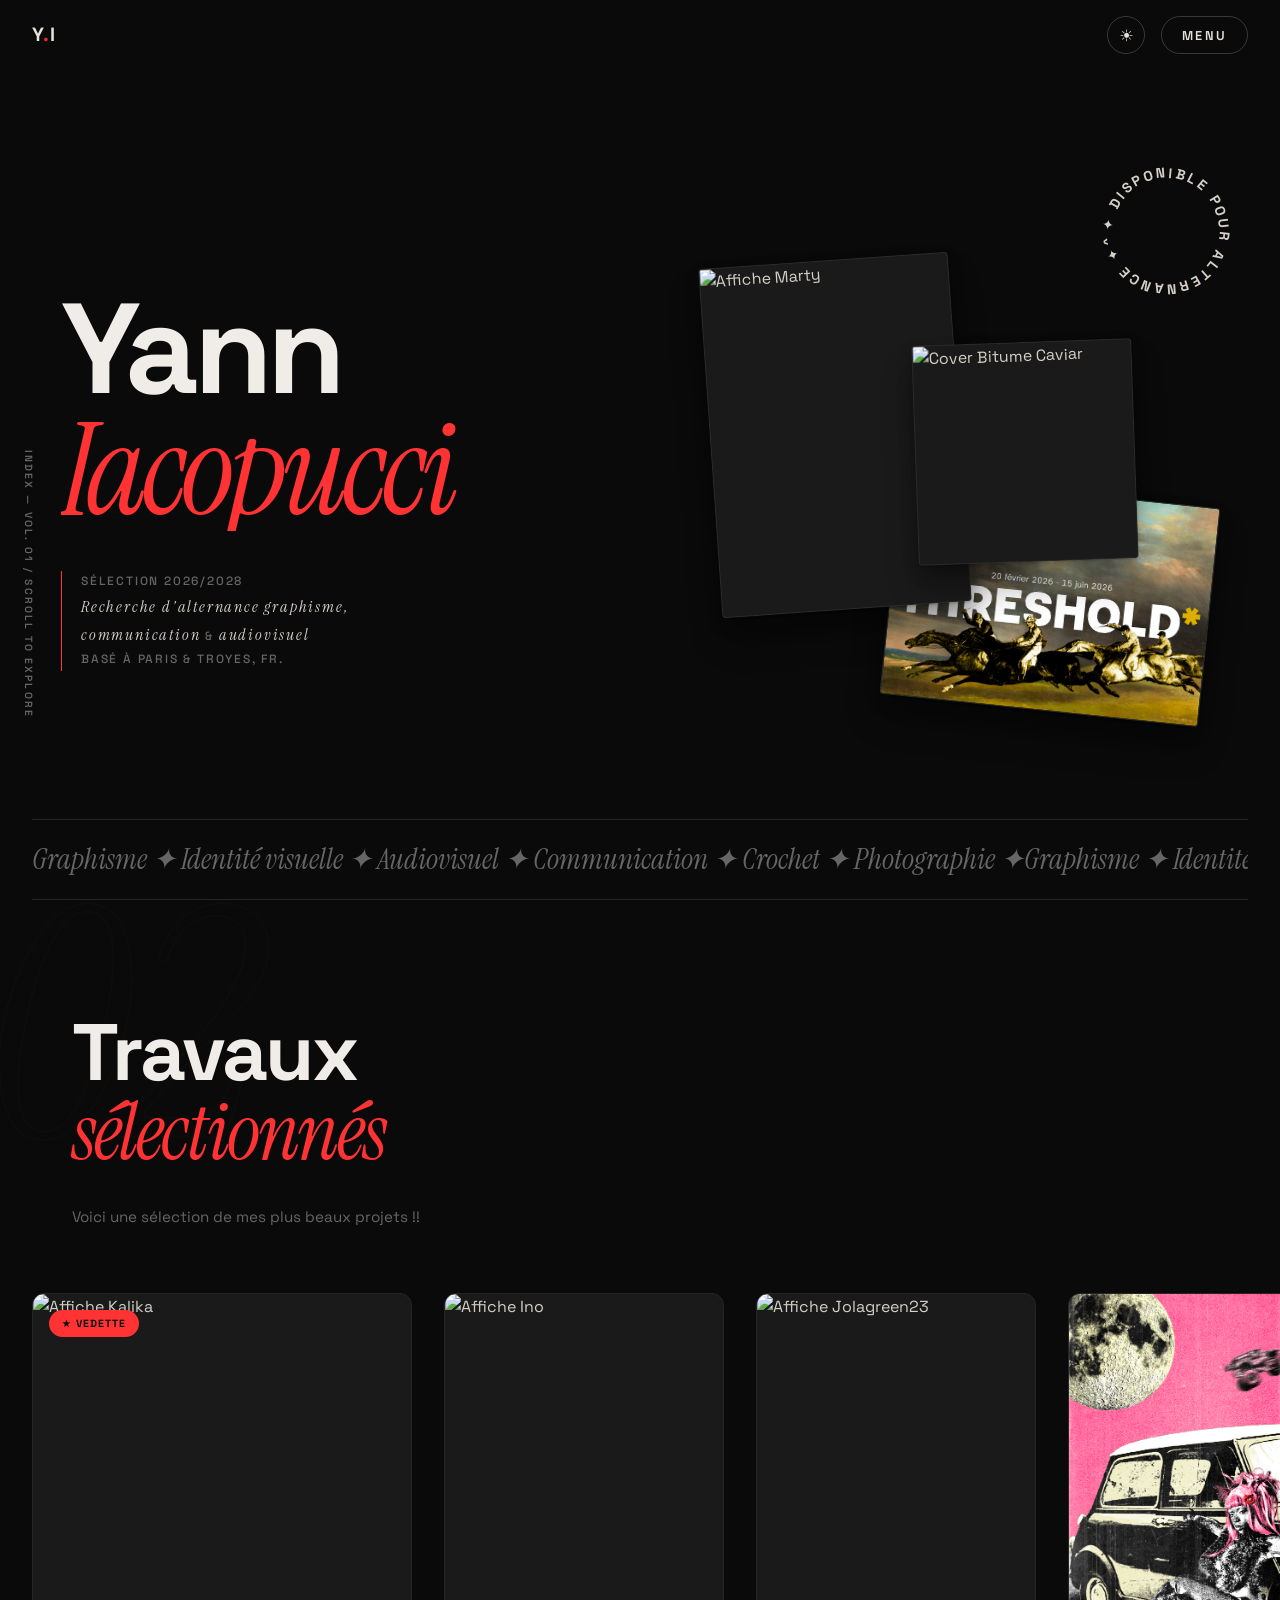
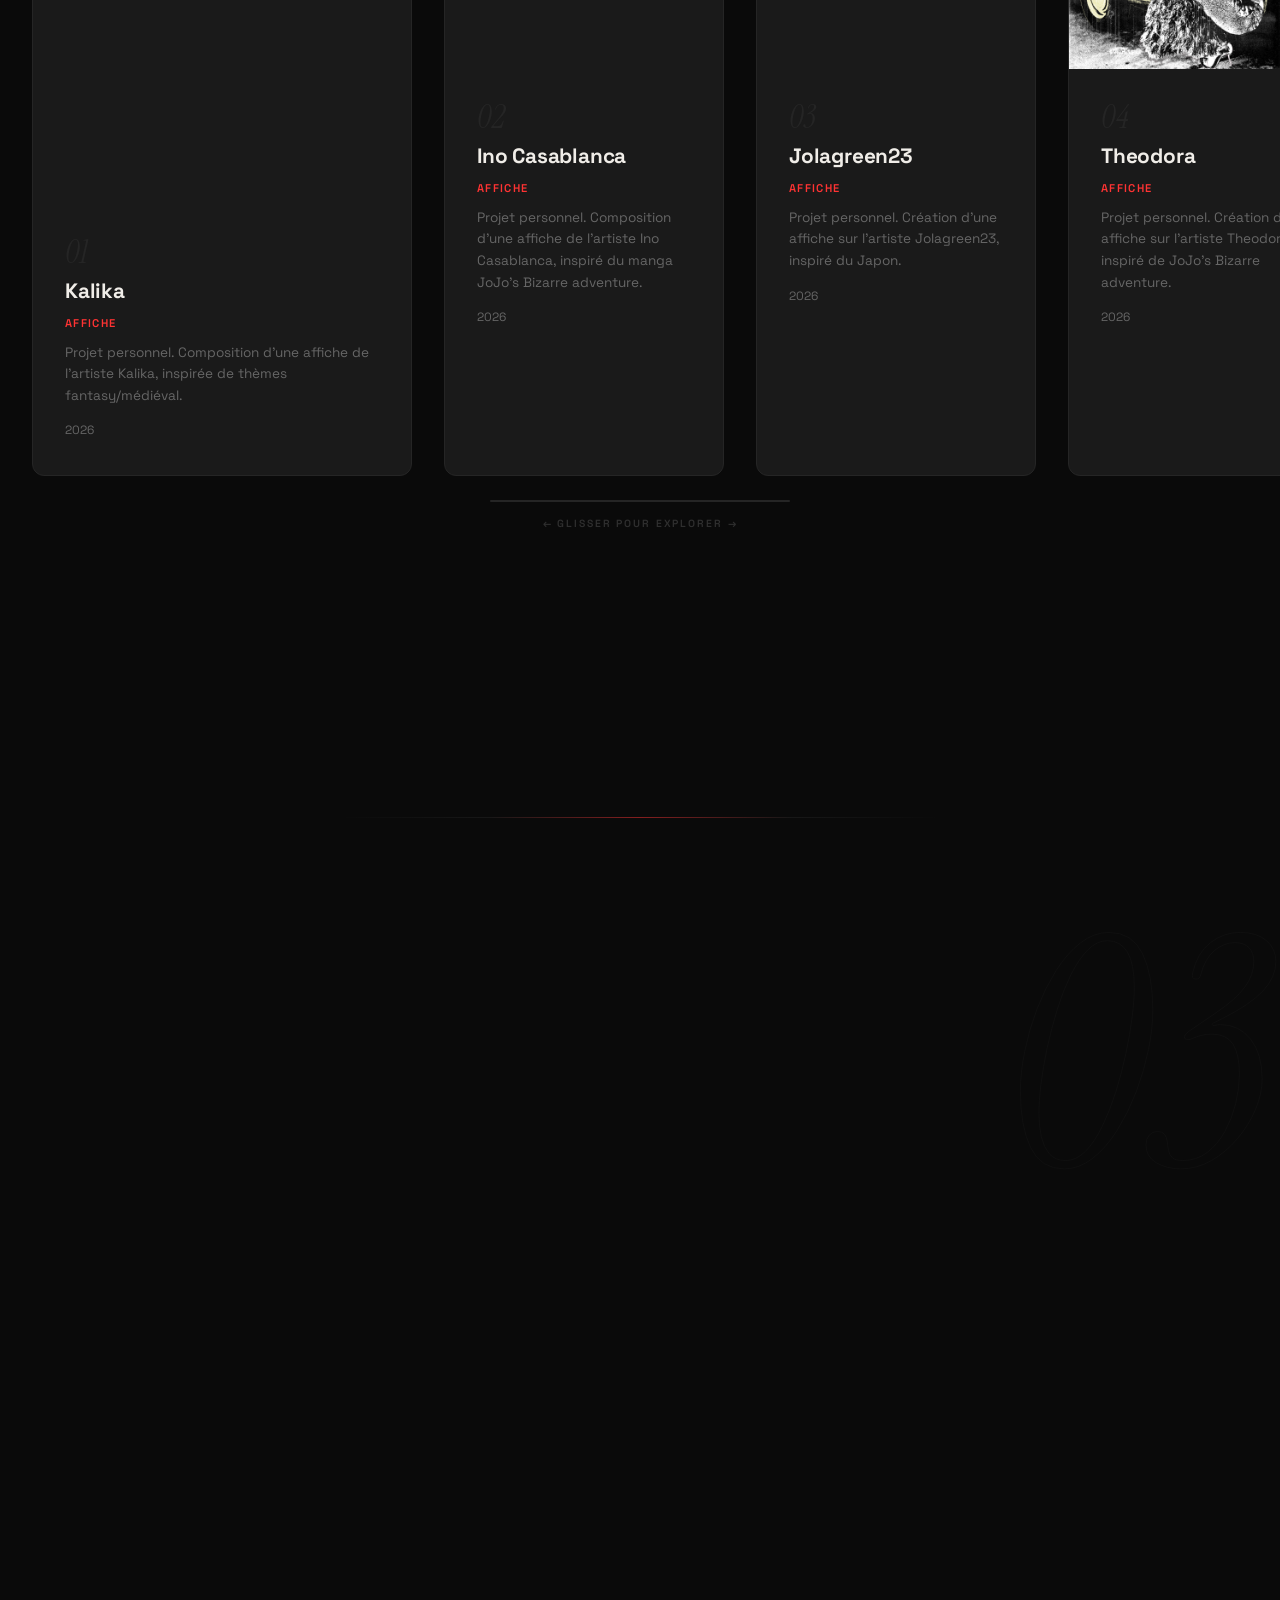
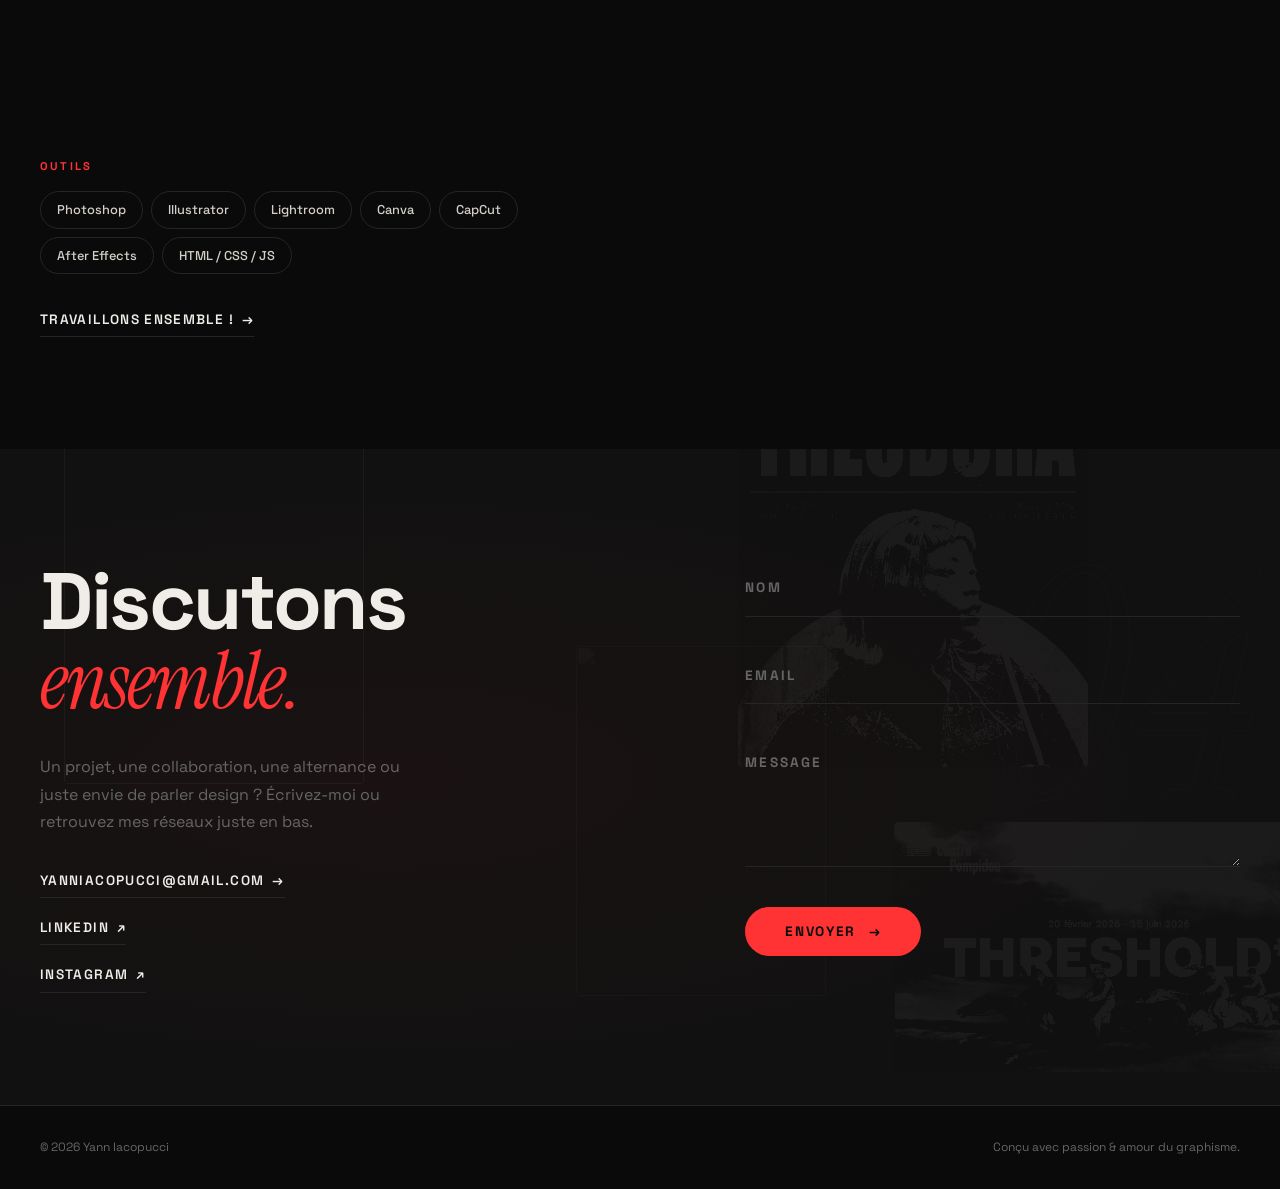
==== index.html @ 92f255c0 "Synchronisation avec l'état local (retour en arrière)" ====
<!DOCTYPE html>
<html lang="fr">

<head>
  <meta charset="UTF-8">
  <meta name="viewport" content="width=device-width, initial-scale=1.0">
  <meta name="description"
    content="Portfolio de Yann Iacopucci — Étudiant en BUT MMI, design graphique & direction artistique.">
  <title>Yann Iacopucci</title>

  <!-- Fonts -->
  <link rel="preconnect" href="https://fonts.googleapis.com">
  <link rel="preconnect" href="https://fonts.gstatic.com" crossorigin>
  <link
    href="https://fonts.googleapis.com/css2?family=Instrument+Serif:ital@0;1&family=Space+Grotesk:wght@400;500;600;700&display=swap"
    rel="stylesheet">

  <link rel="stylesheet" href="style.css">
</head>

<body>




  <!-- ================================================================
       NAVIGATION — Menu overlay plein écran
       ================================================================ -->
  <header class="site-header" id="site-header">
    <a href="#accueil" class="header__logo">Y<span class="header__logo-accent">.</span>I</a>

    <div class="header__actions">
      <button class="theme-toggle" id="theme-toggle" aria-label="Changer le thème">
        <span class="theme-toggle__icon" id="theme-toggle-icon">☀</span>
      </button>
      <button class="menu-btn" id="menu-btn" aria-label="Menu">
        <span class="menu-btn__text" id="menu-btn-text">menu</span>
      </button>
    </div>
  </header>

  <!-- Overlay menu -->
  <nav class="menu-overlay" id="menu-overlay">
    <ul class="menu-overlay__list">
      <li class="menu-overlay__item">
        <a href="#accueil" class="menu-overlay__link" data-section="accueil">
          <span class="menu-overlay__num">01</span>
          <span class="menu-overlay__label">Accueil</span>
        </a>
      </li>
      <li class="menu-overlay__item">
        <a href="galerie.html" class="menu-overlay__link" data-section="galerie">
          <span class="menu-overlay__num">02</span>
          <span class="menu-overlay__label">Galerie</span>
        </a>
      </li>
      <li class="menu-overlay__item">
        <a href="#travaux" class="menu-overlay__link" data-section="travaux">
          <span class="menu-overlay__num">03</span>
          <span class="menu-overlay__label">Sélection</span>
        </a>
      </li>
      <li class="menu-overlay__item">
        <a href="#a-propos" class="menu-overlay__link" data-section="a-propos">
          <span class="menu-overlay__num">04</span>
          <span class="menu-overlay__label">À propos</span>
        </a>
      </li>
      <li class="menu-overlay__item">
        <a href="#contact" class="menu-overlay__link" data-section="contact">
          <span class="menu-overlay__num">05</span>
          <span class="menu-overlay__label">Contact</span>
        </a>
      </li>
    </ul>
    <div class="menu-overlay__footer">
      <a href="mailto:yanniacopucci@gmail.com">yanniacopucci@gmail.com</a>
      <div class="menu-overlay__socials">
        <a href="https://www.linkedin.com/in/yann-iacopucci-1a26ba2b7/" target="_blank" rel="noopener">LinkedIn</a>
        <a href="https://www.instagram.com/44pucci/" target="_blank" rel="noopener">Instagram</a>
      </div>
    </div>
  </nav>


  <!-- ================================================================
       SECTION 1 — HERO / ACCUEIL
       Grand titre typographique avec mélange serif/sans et disposition éclatée
       ================================================================ -->
  <section class="hero" id="accueil">
    <!-- Texte vertical (Index) -->
    <div class="hero__vertical-index anim-reveal">
      <span>INDEX — VOL. 01 / SCROLL TO EXPLORE</span>
    </div>



    <div class="hero__layout">
      <!-- Colonne gauche : texte principal et grille Manifesto -->
      <div class="hero__left">
        <h1 class="hero__title">
          <span class="hero__line anim-reveal"><span class="hero__line-inner">Yann</span></span>
          <span class="hero__line hero__line--serif anim-reveal"><span class="hero__line-inner">Iacopucci</span></span>
        </h1>

        <div class="hero__intro anim-reveal">
          <p class="hero__intro-text">
            Sélection 2026/2028<br>
            <i>Recherche d'alternance graphisme, communication</i> & <i>audiovisuel</i><br>
            Basé à Paris & Troyes, FR.
          </p>
        </div>
      </div>

      <!-- Colonne droite : Interactive Moodboard -->
      <div class="hero__right anim-reveal">

        <!-- Rotating badge -->
        <div class="hero__badge">
          <svg viewBox="0 0 100 100" width="140" height="140">
            <path id="circlePath" d="M 50, 50 m -38, 0 a 38,38 0 1,1 76,0 a 38,38 0 1,1 -76,0" fill="transparent" />
            <text font-family="var(--f-sans)" fill="var(--c-text)" font-size="10" font-weight="700"
              text-transform="uppercase" letter-spacing="2">
              <textPath href="#circlePath" startOffset="0%">✦ DISPONIBLE POUR ALTERNANCE ✦^^
              </textPath>
            </text>
          </svg>
        </div>

        <!-- Composition images (Draggables) -->
        <div class="hero__comp" id="draggable-zone">
          <div class="hero__comp-img hero__comp-img--portrait draggable">
            <img src="assets/img/marty4.jpg" alt="Affiche Marty" loading="eager" draggable="false">
          </div>
          <div class="hero__comp-img hero__comp-img--landscape draggable">
            <img src="assets/img/threshold1.jpg" alt="Projet Threshold I" loading="eager" draggable="false">
          </div>
          <div class="hero__comp-img hero__comp-img--square draggable">
            <img src="assets/img/bitume caviar.jpg" alt="Cover Bitume Caviar" loading="eager" draggable="false">
          </div>
        </div>

      </div>
    </div>

    <!-- Marquee défilant en bas du hero -->
    <div class="marquee" aria-hidden="true">
      <div class="marquee__track">
        <span class="marquee__text">Graphisme ✦ Identité visuelle ✦ Audiovisuel ✦ Communication ✦ Crochet
          ✦ Photographie ✦ </span>
        <span class="marquee__text">Graphisme ✦ Identité visuelle ✦ Audiovisuel ✦ Communication ✦ Crochet
          ✦ Photographie ✦ </span>
      </div>
  </section>


  <!-- ================================================================
       SECTION 2 — TRAVAUX
       Scroll horizontal pour la galerie de projets + projet vedette
       ================================================================ -->
  <section class="works" id="travaux">

    <!-- En-tête -->
    <div class="works__header">
      <span class="works__big-number" aria-hidden="true">02</span>
      <h2 class="section-title anim-reveal">
        <span class="section-title__line">Travaux</span>
        <span class="section-title__line section-title__line--serif">sélectionnés</span>
      </h2>
      <p class="works__subtitle anim-reveal">Voici une sélection de mes plus beaux projets !!</p>
    </div>

    <!-- ===== SCROLL HORIZONTAL GALLERY ===== -->
    <div class="hscroll" id="hscroll">
      <div class="hscroll__track" id="hscroll-track">



        <!-- Projet 1 — VEDETTE (plus grand) -->
        <article class="hscroll__card hscroll__card--featured">
          <div class="hscroll__card-img">
            <img src="assets/img/kalika.jpg" alt="Affiche Kalika" loading="lazy">
            <span class="hscroll__badge">★ Vedette</span>
          </div>
          <div class="hscroll__card-info">
            <span class="hscroll__card-num">01</span>
            <h3 class="hscroll__card-title">Kalika</h3>
            <p class="hscroll__card-cat">Affiche</p>
            <p class="hscroll__card-desc">Projet personnel. Composition d'une affiche de l'artiste Kalika, inspirée de
              thèmes fantasy/médiéval.</p>
            <span class="hscroll__card-year">2026</span>
          </div>
        </article>

        <!-- Projet 2 -->
        <article class="hscroll__card">
          <div class="hscroll__card-img">
            <img src="assets/img/ino.jpg" alt="Affiche Ino" loading="lazy">
          </div>
          <div class="hscroll__card-info">
            <span class="hscroll__card-num">02</span>
            <h3 class="hscroll__card-title">Ino Casablanca</h3>
            <p class="hscroll__card-cat">Affiche</p>
            <p class="hscroll__card-desc">Projet personnel. Composition d'une affiche de l'artiste Ino Casablanca,
              inspiré du manga JoJo's Bizarre adventure.</p>
            <span class="hscroll__card-year">2026</span>
          </div>
        </article>

        <!-- Projet 3 -->
        <article class="hscroll__card">
          <div class="hscroll__card-img">
            <img src="assets/img/jolagiorno.jpg" alt="Affiche Jolagreen23" loading="lazy">
          </div>
          <div class="hscroll__card-info">
            <span class="hscroll__card-num">03</span>
            <h3 class="hscroll__card-title">Jolagreen23</h3>
            <p class="hscroll__card-cat">Affiche</p>
            <p class="hscroll__card-desc">Projet personnel. Création d'une affiche sur l'artiste Jolagreen23, inspiré du
              Japon.</p>
            <span class="hscroll__card-year">2026</span>
          </div>
        </article>

        <!-- Projet 4 -->
        <article class="hscroll__card">
          <div class="hscroll__card-img">
            <img src="assets/img/theodorajojo.jpg" alt="Affiche Theodora" loading="lazy">
          </div>
          <div class="hscroll__card-info">
            <span class="hscroll__card-num">04</span>
            <h3 class="hscroll__card-title">Theodora</h3>
            <p class="hscroll__card-cat">Affiche</p>
            <p class="hscroll__card-desc">Projet personnel. Création d'une affiche sur l'artiste Theodora, inspiré de
              JoJo's Bizarre adventure.</p>
            <span class="hscroll__card-year">2026</span>
          </div>
        </article>

        <!-- Projet 5 -->
        <article class="hscroll__card">
          <div class="hscroll__card-img">
            <img src="assets/img/chancekoaffiche.jpg" alt="Affiche Chanceko" loading="lazy">
          </div>
          <div class="hscroll__card-info">
            <span class="hscroll__card-num">05</span>
            <h3 class="hscroll__card-title">Chanceko</h3>
            <p class="hscroll__card-cat">Affiche</p>
            <p class="hscroll__card-desc">Projet personnel. Création d'une affiche sur l'artiste Chanceko, inspiré du
              western.</p>
            <span class="hscroll__card-year">2026</span>
          </div>
        </article>

      </div>
    </div>

    <!-- Barre de progression scroll -->
    <div class="hscroll__progress-wrap">
      <div class="hscroll__progress-bar" id="hscroll-progress"></div>
    </div>

    <!-- Indicateur drag -->
    <div class="hscroll__drag-hint" id="hscroll-drag-hint">
      <span>← Glisser pour explorer →</span>
    </div>

    <div class="works__cta anim-reveal" style="text-align: center; margin-top: 4rem;">
      <a href="galerie.html" class="link-arrow link-arrow--btn">Voir tous mes projets <span
          class="link-arrow__icon">→</span></a>
    </div>
  </section>


  <!-- ================================================================
       SECTION 3 — À PROPOS
       Mise en page asymétrique, gros numéro éditorial, colonnes décalées
       ================================================================ -->
  <section class="about" id="a-propos">
    <div class="about__layout">
      <!-- Grand numéro éditorial -->
      <span class="about__big-number" aria-hidden="true">03</span>

      <div class="about__col about__col--left">


        <h2 class="section-title anim-reveal">
          <span class="section-title__line">À</span>
          <span class="section-title__line section-title__line--serif">propos</span>
        </h2>

        <p class="about__intro anim-reveal">
          Je suis Yann, étudiant en première année de BUT&nbsp;MMI à l'IUT de Troyes.
          Passionné par le design graphique, l'identité visuelle et la direction artistique,
          je cherche à créer des visuels qui racontent une histoire, à travers des affiches qui expriment ma créativité.
          Je recherche un contrat d'alternance de 2 ans, pour mettre en développer mes compétences créatives et
          techniques au sein
          d'une talentueuse equipe, à Troyes ou Paris.
          Toujours curieux, j'aime travailler en équipe et je suis à la recherche de nouveaux défis !
        </p>
        <p class="about__body anim-reveal">
          J'aime explorer tous les types de designs, mes affiches sont spécialisées dans l'utilisation de l'effet
          threshold.
          En dehors du graphisme, je m'intéresse à la photographie, au crochet, à la 3D et au motion design.
        </p>

        <!-- Compétences & Outils déplacés sous le texte -->
        <div class="about__skills-block anim-reveal">
          <h3 class="about__label">Compétences</h3>
          <div class="about__tags">
            <span class="tag tag--magnetic">Identité visuelle</span>
            <span class="tag tag--magnetic">Typographie</span>
            <span class="tag tag--magnetic">Mise en page</span>
            <span class="tag tag--magnetic">Photomontage</span>
            <span class="tag tag--magnetic">Affiches</span>
            <span class="tag tag--magnetic">Motion Design</span>
          </div>
        </div>

        <div class="about__skills-block anim-reveal">
          <h3 class="about__label">Outils</h3>
          <div class="about__tags">
            <span class="tag tag--magnetic">Photoshop</span>
            <span class="tag tag--magnetic">Illustrator</span>
            <span class="tag tag--magnetic">Lightroom</span>
            <span class="tag tag--magnetic">Canva</span>
            <span class="tag tag--magnetic">CapCut</span>
            <span class="tag tag--magnetic">After Effects</span>
            <span class="tag tag--magnetic">HTML / CSS / JS</span>
          </div>
        </div>

        <div class="about__cta anim-reveal">
          <a href="#contact" class="link-arrow">Travaillons ensemble !<span class="link-arrow__icon">→</span></a>
        </div>
      </div>

      <div class="about__col about__col--right">
        <!-- CV Preview avec lightbox -->
        <div class="cv-preview anim-reveal" id="cv-preview">
          <h3 class="about__label">Mon CV</h3>
          <div class="cv-preview__frame" id="cv-open-lightbox" role="button" tabindex="0"
            aria-label="Voir le CV en grand">
            <img src="assets/img/Yann_Iacopucci_CV.pdf.png" alt="CV de Yann Iacopucci" class="cv-preview__img"
              loading="lazy">
            <div class="cv-preview__overlay">
              <span class="cv-preview__zoom-icon">⤢</span>
              <span class="cv-preview__zoom-text">Agrandir</span>
            </div>
          </div>
          <a href="assets/img/Yann_Iacopucci_CV.pdf" download class="cv-download-btn" id="cv-download-btn">
            <span class="cv-download-btn__icon">↓</span>
            <span class="cv-download-btn__text">Télécharger le CV</span>
          </a>
        </div>
      </div>
    </div>
  </section>


  <!-- ================================================================
       SECTION 4 — CONTACT
       Grande typo + formulaire décalé
       ================================================================ -->
  <section class="contact" id="contact">
    <!-- Floating background grid -->
    <div class="contact__float-bg" aria-hidden="true">
      <img src="assets/img/ino.jpg" class="contact__float-img float-1" alt="">
      <img src="assets/img/threshold1.jpg" class="contact__float-img float-2" alt="">
      <img src="assets/img/kalika.jpg" class="contact__float-img float-3" alt="">
      <img src="assets/img/Theodora2.jpg" class="contact__float-img float-4" alt="">
    </div>

    <div class="contact__layout">
      <span class="contact__big-number" aria-hidden="true">04</span>

      <div class="contact__left">
        <h2 class="contact__title anim-reveal">
          <span class="contact__title-line">Discutons</span>
          <span class="contact__title-line contact__title-line--serif">ensemble.</span>
        </h2>
        <p class="contact__text anim-reveal">
          Un projet, une collaboration, une alternance ou juste envie de parler design&nbsp;? Écrivez-moi ou retrouvez
          mes réseaux juste en bas.
        </p>
        <ul class="contact__links anim-reveal">
          <li><a href="mailto:yanniacopucci@gmail.com" class="link-arrow">yanniacopucci@gmail.com <span
                class="link-arrow__icon">→</span></a></li>
          <li><a href="https://www.linkedin.com/in/yann-iacopucci-1a26ba2b7/" target="_blank" rel="noopener"
              class="link-arrow">LinkedIn <span class="link-arrow__icon">↗</span></a></li>
          <li><a href="https://www.instagram.com/44pucci/" target="_blank" rel="noopener"
              class="link-arrow">Instagram<span class="link-arrow__icon">↗</span></a></li>
        </ul>
      </div>

      <div class="contact__right">
        <form class="contact__form" id="contact-form" action="https://formspree.io/f/yanniacopucci@gmail.com" method="POST">
          <div class="form-field form-field--float anim-reveal">
            <input type="text" id="form-name" name="name" placeholder=" " required>
            <label for="form-name">Nom</label>
          </div>
          <div class="form-field form-field--float anim-reveal">
            <input type="email" id="form-email" name="_replyto" placeholder=" " required>
            <label for="form-email">Email</label>
          </div>
          <div class="form-field form-field--float anim-reveal">
            <textarea id="form-message" name="message" rows="5" placeholder=" " required></textarea>
            <label for="form-message">Message</label>
          </div>
          <!-- Configuration Formspree -->
          <input type="hidden" name="_subject" value="Nouveau message de votre Portfolio">
          
          <button type="submit" class="btn-send anim-reveal" id="btn-send">
            <span class="btn-send__text">Envoyer</span>
            <span class="btn-send__icon">→</span>
          </button>
        </form>
      </div>
    </div>
  </section>


  <!-- ================================================================
       CV LIGHTBOX — Affichage plein écran du CV
       ================================================================ -->
  <div class="cv-lightbox" id="cv-lightbox" role="dialog" aria-modal="true" aria-label="CV en grand">
    <div class="cv-lightbox__backdrop" id="cv-lightbox-backdrop"></div>
    <div class="cv-lightbox__inner">
      <div class="cv-lightbox__img-wrap">
        <img src="assets/img/Yann_Iacopucci_CV.pdf.png" alt="CV de Yann Iacopucci" id="cv-lb-img">
      </div>
      <div class="cv-lightbox__actions">
        <a href="assets/img/Yann_Iacopucci_CV.pdf" download class="cv-lightbox__download-btn" id="cv-lb-download">
          <span class="cv-lightbox__download-icon">↓</span>
          <span>Télécharger</span>
        </a>
        <button class="cv-lightbox__close" id="cv-lb-close" aria-label="Fermer">✕</button>
      </div>
    </div>
  </div>


  <!-- ================================================================
       LIGHTBOX (Ajouté pour les projets)
       ================================================================ -->
  <div class="lightbox" id="lightbox" role="dialog" aria-modal="true" aria-label="Aperçu du projet">
    <div class="lightbox__inner">
      <div class="lightbox__img-wrap">
        <img src="" alt="" id="lb-img">
      </div>
      <div class="lightbox__meta">
        <div>
          <p class="lightbox__cat" id="lb-cat"></p>
          <h2 class="lightbox__title" id="lb-title"></h2>
          <p class="lightbox__sub" id="lb-sub"></p>
        </div>
        <div class="lightbox__actions">
          <button class="lightbox__nav-btn" id="lb-prev" aria-label="Précédent">←</button>
          <button class="lightbox__nav-btn" id="lb-next" aria-label="Suivant">→</button>
          <button class="lightbox__close" id="lb-close" aria-label="Fermer">✕</button>
        </div>
      </div>
    </div>
  </div>


  <!-- ================================================================
       FOOTER
       ================================================================ -->
  <footer class="site-footer">
    <div class="footer__inner">
      <p>© 2026 Yann Iacopucci</p>
      <p class="footer__made">Conçu avec passion &amp; amour du graphisme.</p>
    </div>
  </footer>

  <script src="script.js"></script>
</body>

</html>
---- style.css ----
/* ================================================================
   PORTFOLIO V2 — STYLE.CSS
   Concept : « Journal Visuel / Studio Créatif »
   Layouts asymétriques, scroll horizontal, menu overlay,
   curseur custom, typographie mixte serif/sans
   ================================================================ */

/* ================================================================
   0. VARIABLES & RESET
   ================================================================ */
:root {
  /* Couleurs */
  --c-bg: #0a0a0a;
  --c-bg-alt: #111111;
  --c-surface: #1a1a1a;
  --c-border: #252525;
  --c-text: #d4d0c8;
  --c-text-dim: #666;
  --c-white: #f0ede8;
  --c-accent: #FF3333;
  /* rouge pur éditorial */
  --c-accent-rgb: 255, 51, 51;

  /* Typo */
  --f-sans: 'Space Grotesk', system-ui, sans-serif;
  --f-serif: 'Instrument Serif', 'Georgia', serif;

  /* Espacements */
  --sp-xs: .5rem;
  --sp-sm: 1rem;
  --sp-md: 2rem;
  --sp-lg: 4rem;
  --sp-xl: 7rem;

  /* Animations */
  --ease: cubic-bezier(.16, 1, .3, 1);
  --ease-out: cubic-bezier(0, 0, .2, 1);
}

/* ===== LIGHT THEME ===== */
body.light {
  --c-bg: #f5f3ef;
  --c-bg-alt: #eae7e1;
  --c-surface: #ffffff;
  --c-border: #d6d2cb;
  --c-text: #3a3a3a;
  --c-text-dim: #888;
  --c-white: #1a1a1a;
  --c-accent: #002FA7;
  /* bleu klein pour le mode jour */
  --c-accent-rgb: 0, 47, 167;
}

*,
*::before,
*::after {
  margin: 0;
  padding: 0;
  box-sizing: border-box;
}

html {
  scroll-behavior: smooth;
  -webkit-font-smoothing: antialiased;
}

body {
  font-family: var(--f-sans);
  font-size: 1rem;
  line-height: 1.65;
  background: var(--c-bg);
  color: var(--c-text);
  overflow-x: hidden;
}

img {
  display: block;
  max-width: 100%;
  height: auto;
}

a {
  color: inherit;
  text-decoration: none;
}

ul {
  list-style: none;
}

button {
  font-family: inherit;
  border: none;
  background: none;
}





/* ================================================================
   2. LIGHTBOX
   ================================================================ */
.lightbox {
  position: fixed;
  inset: 0;
  z-index: 9999;
  background: rgba(4, 4, 4, .97);
  display: flex;
  align-items: center;
  justify-content: center;
  opacity: 0;
  visibility: hidden;
  transition: opacity .4s var(--ease), visibility .4s;
  backdrop-filter: blur(12px);
  padding: var(--sp-md);
}

.lightbox.is-open {
  opacity: 1;
  visibility: visible;
}

.lightbox__inner {
  position: relative;
  max-width: 1000px;
  width: 100%;
  max-height: 90vh;
  display: flex;
  flex-direction: column;
  gap: 1.4rem;
}

.lightbox__img-wrap {
  overflow: hidden;
  border-radius: 12px;
  flex: 1;
  min-height: 0;
}

.lightbox__img-wrap img {
  width: 100%;
  max-height: 65vh;
  object-fit: contain;
  border-radius: 12px;
  transform: scale(.94);
  transition: transform .5s var(--ease);
}

.lightbox.is-open .lightbox__img-wrap img {
  transform: scale(1);
}

.lightbox__meta {
  display: flex;
  align-items: flex-end;
  justify-content: space-between;
  gap: 1.5rem;
  flex-shrink: 0;
}

.lightbox__cat {
  font-size: .65rem;
  font-weight: 700;
  text-transform: uppercase;
  letter-spacing: .18em;
  color: var(--c-accent);
  margin-bottom: .3rem;
  display: flex;
  align-items: center;
  gap: .5rem;
}

.lightbox__cat::before {
  content: '';
  width: 14px;
  height: 1px;
  background: var(--c-accent);
}

.lightbox__title {
  font-family: var(--f-sans);
  font-size: clamp(1.4rem, 3vw, 2rem);
  font-weight: 700;
  color: #fff;
  letter-spacing: -.03em;
  line-height: 1;
}

.lightbox__sub {
  font-size: .85rem;
  color: rgba(255, 255, 255, .4);
  margin-top: .4rem;
  line-height: 1.5;
  max-width: 500px;
}

.lightbox__actions {
  display: flex;
  align-items: center;
  gap: .6rem;
  flex-shrink: 0;
}

.lightbox__nav-btn,
.lightbox__close {
  width: 46px;
  height: 46px;
  border-radius: 50%;
  border: 1px solid rgba(255, 255, 255, .5);
  background: rgba(255, 255, 255, .1);
  display: flex;
  align-items: center;
  justify-content: center;
  color: rgba(255, 255, 255, .9);
  font-size: 1.1rem;
  transition: all .25s var(--ease);
}

.lightbox__nav-btn:hover,
.lightbox__close:hover {
  border-color: var(--c-accent);
  color: var(--c-accent);
  background: rgba(var(--c-accent-rgb), .2);
  transform: scale(1.05);
}

.lightbox__scroll-content {
  overflow-y: auto;
  padding-right: 15px;
  display: grid;
  grid-template-columns: 1fr;
  gap: 2rem;
  max-height: 85vh;
  width: 100%;
}

@media (min-width: 900px) {
  .lightbox__scroll-content {
    grid-template-columns: 1.2fr 1fr;
    align-items: flex-start;
  }

  .lightbox__img-wrap {
    position: sticky;
    top: 0;
  }

  .lightbox__scroll-content .lightbox__img-wrap img {
    max-height: 80vh;
  }
}

.lightbox__scroll-content::-webkit-scrollbar {
  width: 6px;
}

.lightbox__scroll-content::-webkit-scrollbar-thumb {
  background: rgba(255, 255, 255, .2);
  border-radius: 10px;
}

.lightbox__desc {
  font-size: .95rem;
  color: rgba(255, 255, 255, .7);
  line-height: 1.6;
  margin-top: 1rem;
}

.lightbox__evolution {
  display: grid;
  grid-template-columns: 1fr 1fr;
  gap: 1rem;
  margin-top: 1rem;
}

.lightbox__evolution img {
  width: 100%;
  border-radius: 8px;
  object-fit: contain;
  background: var(--c-surface);
}

/* Landscape format for gallery items */
.gallery__item-img--landscape img {
  aspect-ratio: 16 / 9 !important;
  object-fit: cover;
}

/* Square format for cover items */
.gallery__item-img--square img {
  aspect-ratio: 1 / 1;
  object-fit: cover;
}

/* Lightbox gallery grid (branding projects) */
.lightbox__gallery-title {
  font-family: var(--f-sans);
  font-size: .7rem;
  font-weight: 700;
  text-transform: uppercase;
  letter-spacing: .2em;
  color: var(--c-accent);
  margin-bottom: .8rem;
}

.lightbox__gallery-grid {
  display: grid;
  grid-template-columns: 1fr 1fr;
  gap: .8rem;
}

.lightbox__gallery-grid img {
  width: 100%;
  border-radius: 8px;
  cursor: pointer;
  transition: transform .3s var(--ease), box-shadow .3s;
  background: var(--c-surface);
}

.lightbox__gallery-grid img:hover {
  transform: scale(1.03);
  box-shadow: 0 8px 30px rgba(0, 0, 0, .4);
}

/* Fullscreen zoom overlay */
.fullzoom {
  position: fixed;
  inset: 0;
  z-index: 99999;
  background: rgba(0, 0, 0, .95);
  display: flex;
  align-items: center;
  justify-content: center;
  opacity: 0;
  visibility: hidden;
  transition: opacity .3s, visibility .3s;
  cursor: zoom-out;
}

.fullzoom.is-open {
  opacity: 1;
  visibility: visible;
}

.fullzoom img {
  max-width: 92vw;
  max-height: 92vh;
  object-fit: contain;
  border-radius: 8px;
}

.fullzoom__close {
  position: absolute;
  top: 20px;
  right: 20px;
  width: 46px;
  height: 46px;
  border-radius: 50%;
  border: 1px solid rgba(255, 255, 255, .3);
  background: rgba(255, 255, 255, .1);
  display: flex;
  align-items: center;
  justify-content: center;
  color: #fff;
  font-size: 1.1rem;
  cursor: pointer;
  transition: all .25s;
}

.fullzoom__close:hover {
  border-color: var(--c-accent);
  color: var(--c-accent);
}

.fullzoom__nav {
  position: absolute;
  top: 50%;
  transform: translateY(-50%);
  width: 50px;
  height: 50px;
  border-radius: 50%;
  border: 1px solid rgba(255, 255, 255, .3);
  background: rgba(255, 255, 255, .1);
  display: flex;
  align-items: center;
  justify-content: center;
  color: #fff;
  font-size: 1.2rem;
  cursor: pointer;
  transition: all .25s;
  z-index: 100000;
}

.fullzoom__nav:hover {
  border-color: var(--c-accent);
  color: var(--c-accent);
  background: rgba(var(--c-accent-rgb), .2);
}

.fullzoom__nav--prev {
  left: 20px;
}

.fullzoom__nav--next {
  right: 20px;
}

.lightbox__actions--fixed {
  position: absolute;
  top: 40%;
  left: 0;
  width: 100%;
  justify-content: space-between;
  transform: translateY(-50%);
  pointer-events: none;
  z-index: 20;
}

.lightbox__actions--fixed .lightbox__nav-btn {
  pointer-events: auto;
  margin: 0 -60px;
}

.lightbox__inner>.lightbox__close {
  position: absolute;
  top: -50px;
  right: 0;
  z-index: 10;
}

@media (max-width: 1100px) {
  .lightbox__actions--fixed .lightbox__nav-btn {
    margin: 0 -15px;
  }
}

@media (max-width: 600px) {

  /* Le modal prend tout l'écran, pas de padding extérieur */
  .lightbox {
    padding: 0;
  }

  .lightbox__inner {
    max-width: 100%;
    max-height: 100vh;
    max-height: 100dvh;
    height: 100vh;
    height: 100dvh;
    border-radius: 0;
    gap: 0;
    display: flex;
    flex-direction: column;
  }

  /* Bouton fermer : fixé en haut à droite */
  .lightbox__inner>.lightbox__close {
    position: fixed;
    top: 12px;
    right: 12px;
    width: 38px;
    height: 38px;
    font-size: .9rem;
    background: rgba(0, 0, 0, 0.6);
    backdrop-filter: blur(8px);
    border: 1px solid rgba(255, 255, 255, .15);
    z-index: 9999;
  }

  /* Contenu principal : scrollable, prend tout l'espace */
  .lightbox__scroll-content {
    display: flex;
    flex-direction: column;
    gap: 1rem;
    padding: 1rem;
    padding-bottom: 70px;
    overflow-y: auto;
    flex: 1;
    min-height: 0;
  }

  /* Image principale : prend la largeur, hauteur limitée */
  .lightbox__scroll-content .lightbox__img-wrap {
    flex: none;
    border-radius: 10px;
    overflow: hidden;
  }

  .lightbox__scroll-content .lightbox__img-wrap img {
    width: 100%;
    max-height: 45vh;
    object-fit: contain;
    display: block;
    border-radius: 10px;
    background: var(--c-surface);
  }

  /* Info : texte lisible */
  .lightbox__scroll-content .lightbox__meta {
    flex-direction: column;
    align-items: flex-start;
    gap: 0;
  }

  .lightbox__scroll-content .lightbox__cat {
    font-size: .6rem;
    margin-bottom: .2rem;
  }

  .lightbox__scroll-content .lightbox__title {
    font-size: 1.3rem;
    line-height: 1.15;
  }

  .lightbox__scroll-content .lightbox__sub {
    font-size: .8rem;
    margin-top: .3rem;
  }

  .lightbox__scroll-content .lightbox__desc {
    font-size: .85rem;
    margin-top: .5rem;
    line-height: 1.5;
  }

  /* Images d'évolution : grille de 2, taille raisonnable */
  .lightbox__evolution {
    grid-template-columns: 1fr 1fr;
    gap: .6rem;
    margin-top: .5rem;
  }

  .lightbox__evolution img {
    width: 100%;
    max-height: none;
    border-radius: 6px;
  }

  /* Navigation : barre fixe en bas de l'écran */
  .lightbox__actions--fixed {
    position: fixed;
    bottom: 0;
    left: 0;
    top: auto;
    width: 100%;
    transform: none;
    justify-content: center;
    gap: 2rem;
    pointer-events: auto;
    padding: .75rem 0;
    background: rgba(4, 4, 4, 0.9);
    backdrop-filter: blur(10px);
    border-top: 1px solid rgba(255, 255, 255, .08);
    z-index: 9999;
  }

  .lightbox__actions--fixed .lightbox__nav-btn {
    pointer-events: auto;
    margin: 0;
    width: 44px;
    height: 44px;
    background: rgba(255, 255, 255, .08);
    border: 1px solid rgba(255, 255, 255, .2);
  }
}


/* ================================================================
   3. HEADER
   ================================================================ */
.site-header {
  position: fixed;
  top: 0;
  left: 0;
  width: 100%;
  z-index: 100;
  display: flex;
  align-items: center;
  justify-content: space-between;
  padding: var(--sp-sm) var(--sp-md);
  mix-blend-mode: difference;
}

/* Neutraliser mix-blend-mode en mode light */
body.light .site-header {
  mix-blend-mode: normal;
  background: rgba(245, 243, 239, .8);
  backdrop-filter: blur(12px);
  -webkit-backdrop-filter: blur(12px);
  border-bottom: 1px solid var(--c-border);
}

.header__logo {
  font-family: var(--f-sans);
  font-size: 1.2rem;
  font-weight: 700;
  letter-spacing: .05em;
  color: var(--c-white);
  transition: opacity .3s;
}

.header__logo-accent {
  color: var(--c-accent);
}

.header__logo:hover {
  opacity: .6;
}

body.light .header__logo {
  color: var(--c-white);
}

/* Actions header (toggle + menu) */
.header__actions {
  display: flex;
  align-items: center;
  gap: var(--sp-sm);
}

/* Theme toggle */
.theme-toggle {
  width: 38px;
  height: 38px;
  border-radius: 50%;
  border: 1px solid rgba(255, 255, 255, .2);
  display: flex;
  align-items: center;
  justify-content: center;
  font-size: 1rem;
  color: var(--c-white);
  transition: all .35s var(--ease);
}

.theme-toggle:hover {
  border-color: var(--c-accent);
  transform: rotate(20deg);
}

body.light .theme-toggle {
  border-color: var(--c-border);
  color: var(--c-white);
}

body.light .theme-toggle:hover {
  border-color: var(--c-accent);
}

body.light .menu-btn {
  border-color: var(--c-border);
  color: var(--c-white);
}

body.light .menu-btn:hover {
  border-color: var(--c-accent);
  color: var(--c-accent);
}

body.light .menu-btn.is-active {
  background: var(--c-accent);
  border-color: var(--c-accent);
  color: var(--c-surface);
}

.menu-btn {
  position: relative;
  color: var(--c-white);
  font-size: .8rem;
  font-weight: 600;
  text-transform: uppercase;
  letter-spacing: .2em;
  padding: .6rem 1.2rem;
  border: 1px solid rgba(255, 255, 255, .2);
  border-radius: 100px;
  transition: all .35s var(--ease);
}

.menu-btn:hover {
  border-color: var(--c-accent);
  color: var(--c-accent);
}

.menu-btn.is-active {
  border-color: var(--c-accent);
  color: var(--c-bg);
  background: var(--c-accent);
}


/* ================================================================
   4. MENU OVERLAY — Plein écran
   ================================================================ */
.menu-overlay {
  position: fixed;
  inset: 0;
  z-index: 90;
  background: var(--c-bg);
  display: flex;
  flex-direction: column;
  justify-content: center;
  padding: var(--sp-xl) var(--sp-lg);
  clip-path: circle(0% at calc(100% - 3rem) 2rem);
  transition: clip-path .7s var(--ease);
  pointer-events: none;
}

.menu-overlay.is-open {
  clip-path: circle(150% at calc(100% - 3rem) 2rem);
  pointer-events: all;
}

.menu-overlay__list {
  display: flex;
  flex-direction: column;
  gap: var(--sp-xs);
}

.menu-overlay__link {
  display: flex;
  align-items: baseline;
  gap: var(--sp-sm);
  padding: .8rem 0;
  border-bottom: 1px solid var(--c-border);
  transition: padding-left .4s var(--ease), color .3s;
}

.menu-overlay__link:hover {
  padding-left: var(--sp-md);
  color: var(--c-accent);
}

.menu-overlay__num {
  font-size: .75rem;
  font-weight: 600;
  letter-spacing: .1em;
  color: var(--c-text-dim);
  min-width: 2rem;
}

.menu-overlay__label {
  font-family: var(--f-serif);
  font-size: clamp(2.5rem, 7vw, 5rem);
  font-style: italic;
  line-height: 1.1;
}

.menu-overlay__footer {
  margin-top: var(--sp-lg);
  display: flex;
  justify-content: space-between;
  font-size: .8rem;
  color: var(--c-text-dim);
}

.menu-overlay__socials {
  display: flex;
  gap: var(--sp-sm);
}

.menu-overlay__footer a {
  transition: color .3s;
}

.menu-overlay__footer a:hover {
  color: var(--c-accent);
}


/* ================================================================
   5. HERO
   ================================================================ */
.hero {
  position: relative;
  min-height: 100vh;
  display: flex;
  flex-direction: column;
  justify-content: flex-end;
  padding: var(--sp-xl) var(--sp-md) 0;
  overflow: hidden;
}

/* ================================================================
   HERO AESTHETIC REFRESH
   ================================================================ */

/* Vertical Typography Index */
.hero__vertical-index {
  position: absolute;
  left: 20px;
  top: 50%;
  transform: translateY(-50%) rotate(180deg);
  writing-mode: vertical-rl;
  font-size: .65rem;
  font-weight: 600;
  text-transform: uppercase;
  letter-spacing: .2em;
  color: var(--c-text-dim);
  z-index: 10;
}

/* Rotating Badge (Restauré) */
.hero__badge {
  position: absolute;
  top: -8%;
  right: 2%;
  z-index: 10;
  animation: spin 15s linear infinite;
  transform-origin: center;
  pointer-events: none;
}

@keyframes spin {
  100% {
    transform: rotate(360deg);
  }
}

.hero__layout {
  display: grid;
  grid-template-columns: 1fr 1fr;
  gap: var(--sp-lg);
  align-items: center;
  padding-bottom: var(--sp-lg);
  position: relative;
  z-index: 5;
}

.hero__left {
  position: relative;
  z-index: 2;
}

.hero__title {
  margin-bottom: var(--sp-sm);
  margin-left: 5%;
  position: relative;
  z-index: 10;
  pointer-events: none;
  /* Permet de cliquer sur les affiches derrière le texte */
}

.hero__line {
  display: block;
  overflow: hidden;
}

.hero__line-inner {
  display: block;
  font-family: var(--f-sans);
  font-size: clamp(3.5rem, 10vw, 9rem);
  font-weight: 700;
  letter-spacing: -.04em;
  line-height: .95;
  color: var(--c-white);
}

.hero__line--serif .hero__line-inner {
  font-family: var(--f-serif);
  font-style: italic;
  font-weight: 400;
  color: var(--c-accent);
}

/* Minimalist Editorial Intro */
.hero__intro {
  margin-top: 2.5rem;
  margin-left: 5%;
  max-width: 380px;
  border-left: 1px solid var(--c-accent);
  padding-left: 1.2rem;
}

.hero__intro-text {
  font-family: var(--f-sans);
  font-size: .75rem;
  line-height: 1.8;
  color: var(--c-text-dim);
  text-transform: uppercase;
  letter-spacing: .15em;
  font-weight: 500;
}

.hero__intro-text i {
  font-family: var(--f-serif);
  text-transform: none;
  font-style: italic;
  font-size: 1.3em;
  color: var(--c-text);
}

/* Image Composition (Draggables) */
.hero__right {
  position: relative;
  width: 100%;
  height: 100%;
  min-height: 550px;
  display: flex;
  justify-content: center;
  align-items: center;
}

.hero__comp {
  position: relative;
  width: 100%;
  max-width: 500px;
  height: 550px;
}

.draggable {
  position: absolute;
  cursor: grab;
  /* Complex realistic shadows */
  box-shadow:
    0 1px 2px rgba(0, 0, 0, 0.2),
    0 8px 16px rgba(0, 0, 0, 0.2),
    0 24px 32px rgba(0, 0, 0, 0.3);
  border: 1px solid rgba(255, 255, 255, .08);
  transition: transform 0.4s cubic-bezier(0.175, 0.885, 0.32, 1.275), box-shadow 0.3s;
  border-radius: 4px;
  overflow: hidden;
  background: var(--c-surface);
}

.draggable:active {
  cursor: grabbing;
  transition: none !important;
  z-index: 100 !important;
  box-shadow:
    0 20px 40px rgba(0, 0, 0, 0.4),
    0 40px 60px rgba(0, 0, 0, 0.5);
  transform: scale(1.05);
  /* Slight lift effect */
}

.hero__comp-img img {
  width: 100%;
  height: 100%;
  object-fit: cover;
  pointer-events: none;
  /* Empeche le ghost dragging natif des images */
}

.hero__comp-img--portrait {
  width: 250px;
  height: 350px;
  top: 10%;
  left: 0;
  z-index: 2;
  transform: rotate(-4deg);
}

.hero__comp-img--landscape {
  width: 320px;
  height: 220px;
  bottom: 8%;
  right: 0;
  z-index: 1;
  transform: rotate(6deg);
}

.hero__comp-img--square {
  width: 220px;
  height: 220px;
  top: 25%;
  right: 15%;
  z-index: 3;
  transform: rotate(-2deg);
}


/* ================================================================
   6. MARQUEE — Bandeau défilant
   ================================================================ */
.marquee {
  border-top: 1px solid var(--c-border);
  border-bottom: 1px solid var(--c-border);
  padding: var(--sp-sm) 0;
  overflow: hidden;
  position: relative;
  z-index: 2;
}

.marquee__track {
  display: flex;
  gap: 0;
  animation: marqueeScroll 25s linear infinite;
  width: max-content;
}

.marquee__text {
  font-family: var(--f-serif);
  font-size: clamp(1.2rem, 2.5vw, 1.8rem);
  font-style: italic;
  color: var(--c-text-dim);
  white-space: nowrap;
  padding-right: 0;
}

@keyframes marqueeScroll {
  from {
    transform: translateX(0);
  }

  to {
    transform: translateX(-50%);
  }
}


/* ================================================================
   7. SECTION TITLE — Composant réutilisable
   ================================================================ */
.section-title {
  margin-bottom: var(--sp-md);
}

.section-title__line {
  display: block;
  font-family: var(--f-sans);
  font-size: clamp(2.5rem, 7vw, 5rem);
  font-weight: 700;
  letter-spacing: -.03em;
  line-height: 1;
  color: var(--c-white);
}

.section-title__line--serif {
  font-family: var(--f-serif);
  font-style: italic;
  font-weight: 400;
  color: var(--c-accent);
}


/* ================================================================
   8. À PROPOS
   ================================================================ */
.about {
  position: relative;
  padding: var(--sp-xl) var(--sp-md);
  overflow: hidden;
}

/* Autoportrait Brutaliste */
.about__portrait {
  position: absolute;
  top: -50px;
  left: 250px;
  transform: rotate(-3deg);
  /* Légèrement incliné */
  width: 170px;
  height: 220px;
  z-index: 10;
  opacity: 1;
  /* Pleine visibilité */
  filter: none;
  /* Pas d'effet noir et blanc par défaut */
  border: 1px solid rgba(255, 255, 255, 0.1);
  box-shadow: 0 10px 30px rgba(0, 0, 0, .15);
  /* Ombre pour qu'elle se détache un peu du fond */
  pointer-events: auto;
}

.about__portrait:hover {
  transform: translateX(-50%) rotate(0deg) scale(1.05);
  /* Redevient droite au survol */
  z-index: 100;
}

.about__portrait img {
  width: 100%;
  height: 100%;
  object-fit: cover;
  pointer-events: none;
}

/* Grand numéro de fond */
.about__big-number,
.works__big-number,
.contact__big-number {
  position: absolute;
  font-family: var(--f-serif);
  font-size: clamp(12rem, 25vw, 28rem);
  font-style: italic;
  line-height: 1;
  color: transparent;
  -webkit-text-stroke: 1px var(--c-border);
  opacity: .2;
  user-select: none;
  pointer-events: none;
}

.about__big-number {
  top: -2rem;
  right: -2rem;
}

.works__big-number {
  top: -2rem;
  left: -1rem;
}

.contact__big-number {
  top: -2rem;
  right: -1rem;
}

.about__layout {
  display: grid;
  grid-template-columns: 1fr 1fr;
  gap: var(--sp-xl);
  max-width: 1200px;
  margin: 0 auto;
  position: relative;
  z-index: 2;
}

.about__col--left {
  position: relative;
}

.about__col--right {
  padding-top: var(--sp-xl);
  /* Décalage vertical pour asymétrie */
}

.about__intro {
  font-size: 1.25rem;
  line-height: 1.55;
  color: var(--c-white);
  margin-bottom: var(--sp-md);
  font-weight: 500;
}

.about__body {
  color: var(--c-text-dim);
  line-height: 1.75;
  margin-bottom: var(--sp-md);
}

/* Label catégorie */
.about__label {
  font-size: .7rem;
  font-weight: 700;
  text-transform: uppercase;
  letter-spacing: .2em;
  color: var(--c-accent);
  margin-bottom: var(--sp-sm);
}

/* Tags éclatés */
.about__tags {
  display: flex;
  flex-wrap: wrap;
  gap: .5rem;
  margin-bottom: var(--sp-md);
}

.tag {
  display: inline-block;
  font-size: .8rem;
  font-weight: 500;
  padding: .45rem 1rem;
  border: 1px solid var(--c-border);
  border-radius: 100px;
  color: var(--c-text);
  /* Transition sur couleurs uniquement pour ne pas faire lagger le JS magnetique */
  transition: border-color .3s, color .3s, background .3s;
}

.tag--magnetic {
  cursor: pointer;
}

.tag:hover {
  border-color: var(--c-accent);
  color: var(--c-accent);
  background: rgba(var(--c-accent-rgb), .08);
}

/* CTA */
.about__cta {
  margin-top: var(--sp-md);
}


/* ================================================================
   8b. CV PREVIEW — Carte aperçu CV dans la section À propos
   ================================================================ */
.cv-preview {
  position: sticky;
  top: 6rem;
}

.cv-preview__frame {
  position: relative;
  border-radius: 12px;
  overflow: hidden;
  cursor: pointer;
  border: 1px solid var(--c-border);
  transition: border-color .4s var(--ease), box-shadow .4s var(--ease), transform .5s var(--ease);
  margin-bottom: var(--sp-md);
  background: var(--c-surface);
}

.cv-preview__frame:hover {
  border-color: var(--c-accent);
  box-shadow: 0 8px 40px rgba(var(--c-accent-rgb), .12), 0 0 0 1px rgba(var(--c-accent-rgb), .15);
  transform: translateY(-4px);
}

.cv-preview__img {
  width: 100%;
  display: block;
  transition: transform .6s var(--ease), filter .4s;
}

.cv-preview__frame:hover .cv-preview__img {
  transform: scale(1.03);
  filter: brightness(.7);
}

.cv-preview__overlay {
  position: absolute;
  inset: 0;
  display: flex;
  flex-direction: column;
  align-items: center;
  justify-content: center;
  gap: .5rem;
  opacity: 0;
  transition: opacity .35s var(--ease);
  background: rgba(0, 0, 0, .2);
  pointer-events: none;
}

.cv-preview__frame:hover .cv-preview__overlay {
  opacity: 1;
}

.cv-preview__zoom-icon {
  font-size: 2.2rem;
  color: #fff;
  width: 56px;
  height: 56px;
  display: flex;
  align-items: center;
  justify-content: center;
  border-radius: 50%;
  border: 2px solid rgba(255, 255, 255, .6);
  background: rgba(255, 255, 255, .1);
  backdrop-filter: blur(8px);
  transition: transform .3s var(--ease);
}

.cv-preview__frame:hover .cv-preview__zoom-icon {
  transform: scale(1.1);
}

.cv-preview__zoom-text {
  font-size: .75rem;
  font-weight: 600;
  letter-spacing: .15em;
  text-transform: uppercase;
  color: rgba(255, 255, 255, .9);
}

/* Bouton Télécharger */
.cv-download-btn {
  display: inline-flex;
  align-items: center;
  justify-content: center;
  gap: .8rem;
  width: 100%;
  font-size: .85rem;
  font-weight: 700;
  text-transform: uppercase;
  letter-spacing: .12em;
  color: var(--c-bg);
  background: var(--c-accent);
  padding: 1rem 2rem;
  border-radius: 100px;
  transition: all .4s var(--ease);
  text-align: center;
}

.cv-download-btn:hover {
  gap: 1.3rem;
  box-shadow: 0 0 40px rgba(var(--c-accent-rgb), .3);
  transform: translateY(-2px);
}

.cv-download-btn__icon {
  font-size: 1.1rem;
  transition: transform .3s var(--ease);
}

.cv-download-btn:hover .cv-download-btn__icon {
  transform: translateY(3px);
}


/* ================================================================
   8c. CV LIGHTBOX — Plein écran
   ================================================================ */
.cv-lightbox {
  position: fixed;
  inset: 0;
  z-index: 10000;
  display: flex;
  align-items: center;
  justify-content: center;
  opacity: 0;
  visibility: hidden;
  transition: opacity .4s var(--ease), visibility .4s;
  padding: var(--sp-md);
}

.cv-lightbox.is-open {
  opacity: 1;
  visibility: visible;
}

.cv-lightbox__backdrop {
  position: absolute;
  inset: 0;
  background: rgba(4, 4, 4, .95);
  backdrop-filter: blur(16px);
}

.cv-lightbox__inner {
  position: relative;
  z-index: 2;
  max-width: 650px;
  width: 100%;
  max-height: 92vh;
  display: flex;
  flex-direction: column;
  gap: 1.2rem;
  align-items: center;
}

.cv-lightbox__img-wrap {
  overflow: hidden;
  border-radius: 12px;
  flex: 1;
  min-height: 0;
  box-shadow: 0 20px 80px rgba(0, 0, 0, .5), 0 0 0 1px rgba(255, 255, 255, .06);
}

.cv-lightbox__img-wrap img {
  width: 100%;
  max-height: 78vh;
  object-fit: contain;
  border-radius: 12px;
  transform: scale(.92);
  transition: transform .5s var(--ease);
  display: block;
}

.cv-lightbox.is-open .cv-lightbox__img-wrap img {
  transform: scale(1);
}

.cv-lightbox__actions {
  display: flex;
  align-items: center;
  gap: 1rem;
}

.cv-lightbox__download-btn {
  display: inline-flex;
  align-items: center;
  gap: .6rem;
  font-size: .8rem;
  font-weight: 700;
  text-transform: uppercase;
  letter-spacing: .12em;
  color: var(--c-bg);
  background: var(--c-accent);
  padding: .8rem 2rem;
  border-radius: 100px;
  transition: all .4s var(--ease);
}

.cv-lightbox__download-btn:hover {
  gap: 1rem;
  box-shadow: 0 0 40px rgba(var(--c-accent-rgb), .3);
  transform: translateY(-2px);
}

.cv-lightbox__download-icon {
  font-size: 1rem;
  transition: transform .3s var(--ease);
}

.cv-lightbox__download-btn:hover .cv-lightbox__download-icon {
  transform: translateY(3px);
}

.cv-lightbox__close {
  width: 46px;
  height: 46px;
  border-radius: 50%;
  border: 1px solid rgba(255, 255, 255, .5);
  background: rgba(255, 255, 255, .1);
  display: flex;
  align-items: center;
  justify-content: center;
  color: rgba(255, 255, 255, .9);
  font-size: 1.1rem;
  transition: all .25s var(--ease);
  cursor: pointer;
}

.cv-lightbox__close:hover {
  border-color: var(--c-accent);
  color: var(--c-accent);
  background: rgba(var(--c-accent-rgb), .2);
  transform: scale(1.05);
}

.link-arrow {
  display: inline-flex;
  align-items: center;
  gap: .5rem;
  font-size: .85rem;
  font-weight: 600;
  text-transform: uppercase;
  letter-spacing: .1em;
  color: var(--c-white);
  padding-bottom: .3rem;
  border-bottom: 1px solid var(--c-border);
  transition: color .3s, gap .3s, border-color .3s;
}

.link-arrow:hover {
  color: var(--c-accent);
  gap: 1rem;
  border-color: var(--c-accent);
}

/* ── CTA PREMIUM BUTTON ── */
.link-arrow--btn {
  background: transparent;
  border: 1.5px solid var(--c-accent);
  color: var(--c-white);
  padding: 1.2rem 3.5rem;
  /* Plus large pour plus de présence */
  border-radius: 100px;
  font-size: .8rem;
  font-weight: 700;
  letter-spacing: .2em;
  transition: all .4s var(--ease);
  position: relative;
  overflow: hidden;
  z-index: 1;
  margin-top: 1rem;
}

.link-arrow--btn::before {
  content: '';
  position: absolute;
  inset: 0;
  background: var(--c-accent);
  transform: scaleX(0);
  transform-origin: right;
  transition: transform .45s var(--ease);
  z-index: -1;
}

.link-arrow--btn:hover {
  color: var(--c-bg);
  gap: 1.2rem;
  border-color: var(--c-accent);
}

.link-arrow--btn:hover::before {
  transform: scaleX(1);
  transform-origin: left;
}

.link-arrow__icon {
  transition: transform .3s var(--ease);
}

.link-arrow:hover .link-arrow__icon {
  transform: translateX(4px);
}


/* ================================================================
   9. TRAVAUX
   ================================================================ */
.works {
  position: relative;
  padding: var(--sp-xl) 0;
  overflow: hidden;
}

.works__cta {
  text-align: center;
  margin-top: 5rem;
  padding-bottom: 2rem;
}

.works__header {
  padding: 0 var(--sp-md);
  max-width: 1200px;
  margin: 0 auto var(--sp-lg);
}

.works__subtitle {
  font-size: .95rem;
  color: var(--c-text-dim);
  max-width: 500px;
}


/* ===== SCROLL HORIZONTAL ===== */
.hscroll {
  /* Container qui va devenir sticky pour le scroll piloté */
  padding: 0 var(--sp-md);
  overflow-x: auto;
  overflow-y: hidden;
  -webkit-overflow-scrolling: touch;
  scrollbar-width: none;
}

.hscroll::-webkit-scrollbar {
  display: none;
}

.hscroll__track {
  display: flex;
  gap: var(--sp-md);
  padding-right: var(--sp-md);
  width: max-content;
}

/* CARTE PROJET */
.hscroll__card {
  flex-shrink: 0;
  width: 280px;
  background: var(--c-surface);
  border: 1px solid var(--c-border);
  border-radius: 12px;
  overflow: hidden;
  cursor: pointer;
  transition: transform .5s var(--ease), border-color .4s;
}

@media (hover: hover) {
  .hscroll__card:hover {
    transform: translateY(-8px);
    border-color: var(--c-accent);
  }
}

/* Carte vedette = plus large */
.hscroll__card--featured {
  width: 380px;
}

.hscroll__card-img {
  position: relative;
  overflow: hidden;
}

.hscroll__card-img img {
  width: 100%;
  aspect-ratio: 2600 / 3508;
  object-fit: cover;
  transition: transform .7s var(--ease);
}

@media (hover: hover) {
  .hscroll__card:hover .hscroll__card-img img {
    transform: scale(1.06);
  }
}

.hscroll__badge {
  position: absolute;
  top: var(--sp-sm);
  left: var(--sp-sm);
  font-size: .65rem;
  font-weight: 700;
  text-transform: uppercase;
  letter-spacing: .1em;
  padding: .3rem .8rem;
  background: var(--c-accent);
  color: var(--c-bg);
  border-radius: 100px;
}

.hscroll__card-info {
  padding: var(--sp-md);
}

.hscroll__card-num {
  font-family: var(--f-serif);
  font-style: italic;
  font-size: 2rem;
  color: var(--c-border);
  line-height: 1;
  display: block;
  margin-bottom: .4rem;
}

.hscroll__card-title {
  font-family: var(--f-sans);
  font-size: 1.3rem;
  font-weight: 700;
  color: var(--c-white);
  margin-bottom: .3rem;
  letter-spacing: -.01em;
}

.hscroll__card-cat {
  font-size: .7rem;
  font-weight: 600;
  text-transform: uppercase;
  letter-spacing: .12em;
  color: var(--c-accent);
  margin-bottom: .6rem;
}

.hscroll__card-desc {
  font-size: .85rem;
  color: var(--c-text-dim);
  line-height: 1.6;
  margin-bottom: .6rem;
}

.hscroll__card-year {
  font-size: .75rem;
  color: var(--c-text-dim);
}

/* Hint */
.hscroll__hint {
  display: flex;
  align-items: center;
  gap: var(--sp-sm);
  padding: var(--sp-md) var(--sp-md) 0;
  max-width: 1200px;
  margin: 0 auto;
}

.hscroll__hint-line {
  width: 60px;
  height: 1px;
  background: var(--c-border);
  position: relative;
  overflow: hidden;
}

.hscroll__hint-line::after {
  content: '';
  position: absolute;
  width: 30px;
  height: 100%;
  background: var(--c-accent);
  animation: hintSlide 2s ease-in-out infinite;
}

@keyframes hintSlide {

  0%,
  100% {
    left: -30px;
  }

  50% {
    left: 60px;
  }
}

.hscroll__hint-text {
  font-size: .7rem;
  text-transform: uppercase;
  letter-spacing: .15em;
  color: var(--c-text-dim);
}


/* ================================================================
   10. CONTACT
   ================================================================ */
.contact {
  position: relative;
  padding: var(--sp-xl) var(--sp-md);
  background: var(--c-bg-alt);
  overflow: hidden;
}

.contact__layout {
  display: grid;
  grid-template-columns: 1.2fr 1fr;
  gap: var(--sp-xl);
  max-width: 1200px;
  margin: 0 auto;
  position: relative;
  z-index: 2;
}

.contact__title {
  margin-bottom: var(--sp-md);
}

.contact__title-line {
  display: block;
  font-family: var(--f-sans);
  font-size: clamp(2.5rem, 7vw, 5rem);
  font-weight: 700;
  line-height: 1;
  letter-spacing: -.03em;
  color: var(--c-white);
}

.contact__title-line--serif {
  font-family: var(--f-serif);
  font-style: italic;
  font-weight: 400;
  color: var(--c-accent);
}

.contact__text {
  color: var(--c-text-dim);
  line-height: 1.7;
  margin-bottom: var(--sp-md);
  max-width: 380px;
}

.contact__links {
  display: flex;
  flex-direction: column;
  gap: var(--sp-sm);
}

/* Formulaire */
.form-field {
  margin-bottom: var(--sp-md);
}

.form-field label {
  display: block;
  font-size: .7rem;
  font-weight: 700;
  text-transform: uppercase;
  letter-spacing: .15em;
  color: var(--c-text-dim);
  margin-bottom: .4rem;
}

.form-field input,
.form-field textarea {
  width: 100%;
  font-family: var(--f-sans);
  font-size: .95rem;
  color: var(--c-white);
  background: transparent;
  border: none;
  border-bottom: 1px solid var(--c-border);
  padding: .8rem 0;
  transition: border-color .3s;
  outline: none;
}

.form-field input:focus,
.form-field textarea:focus {
  border-color: var(--c-accent);
}

.form-field input::placeholder,
.form-field textarea::placeholder {
  color: #444;
}

body.light .form-field input::placeholder,
body.light .form-field textarea::placeholder {
  color: #aaa;
}

.form-field textarea {
  resize: vertical;
  min-height: 100px;
}

/* Bouton envoi */
.btn-send {
  display: inline-flex;
  align-items: center;
  gap: .8rem;
  font-size: .85rem;
  font-weight: 700;
  text-transform: uppercase;
  letter-spacing: .12em;
  color: var(--c-bg);
  background: var(--c-accent);
  padding: 1rem 2.5rem;
  border-radius: 100px;
  transition: all .4s var(--ease);
  overflow: hidden;
  position: relative;
}

.btn-send:hover {
  gap: 1.5rem;
  box-shadow: 0 0 40px rgba(var(--c-accent-rgb), .25);
  transform: translateY(-2px);
}

.btn-send__icon {
  transition: transform .3s var(--ease);
}

.btn-send:hover .btn-send__icon {
  transform: translateX(4px);
}



/* ================================================================
   PAGE TRAVAUX — Header variant (pas de mix-blend-mode)
   ================================================================ */
.site-header--page {
  mix-blend-mode: normal;
  background: rgba(10, 10, 10, .85);
  backdrop-filter: blur(14px);
  -webkit-backdrop-filter: blur(14px);
  border-bottom: 1px solid var(--c-border);
}

body.light .site-header--page {
  background: rgba(245, 243, 239, .9);
}


/* ================================================================
   PAGE HERO (page travaux)
   ================================================================ */
.page-hero {
  position: relative;
  padding: 10rem var(--sp-md) var(--sp-lg);
  overflow: hidden;
}

.page-hero__bg-text {
  position: absolute;
  top: 50%;
  left: 50%;
  transform: translate(-50%, -50%);
  font-family: var(--f-sans);
  font-size: clamp(8rem, 20vw, 25rem);
  font-weight: 700;
  letter-spacing: -.06em;
  color: transparent;
  -webkit-text-stroke: 1px var(--c-border);
  opacity: .2;
  user-select: none;
  white-space: nowrap;
}

.page-hero__content {
  max-width: 700px;
  position: relative;
  z-index: 2;
  margin: 0 auto;
  text-align: center;
}

.page-hero__title {
  margin-bottom: var(--sp-md);
}

.page-hero__line {
  display: block;
  font-family: var(--f-sans);
  font-size: clamp(3rem, 8vw, 6rem);
  font-weight: 700;
  letter-spacing: -.04em;
  line-height: 1;
  color: var(--c-white);
}

.page-hero__line--serif {
  font-family: var(--f-serif);
  font-style: italic;
  font-weight: 400;
  color: var(--c-accent);
}

.page-hero__subtitle {
  color: var(--c-text-dim);
  font-size: 1rem;
  line-height: 1.6;
  max-width: 500px;
  margin: 0 auto;
}

/* Compteur Géant */
.page-hero__counter {
  position: absolute;
  right: 8%;
  top: 50%;
  transform: translateY(-50%);
  display: flex;
  flex-direction: column;
  align-items: flex-end;
  z-index: 1;
  pointer-events: none;
}

.page-hero__counter-num {
  font-family: var(--f-serif);
  font-style: italic;
  font-size: clamp(6rem, 14vw, 12rem);
  font-weight: 400;
  line-height: .85;
  color: transparent;
  -webkit-text-stroke: 1.5px var(--c-accent);
  opacity: .4;
}

.page-hero__counter-label {
  font-family: var(--f-sans);
  font-size: .65rem;
  font-weight: 600;
  text-transform: uppercase;
  letter-spacing: .2em;
  color: var(--c-text-dim);
  text-align: right;
  margin-top: .5rem;
  opacity: .6;
}

/* Ligne Animée */
.page-hero__line-anim {
  position: relative;
  width: 100%;
  max-width: 320px;
  height: 1px;
  background: var(--c-border);
  margin: 2rem auto;
  overflow: visible;
}

.page-hero__dot {
  position: absolute;
  top: 50%;
  transform: translateY(-50%);
  width: 6px;
  height: 6px;
  border-radius: 50%;
  background: var(--c-accent);
  animation: dotTraverse 4s ease-in-out infinite;
}

@keyframes dotTraverse {
  0% {
    left: -6px;
  }

  50% {
    left: calc(100% + 0px);
  }

  100% {
    left: -6px;
  }
}

/* Mot Rotatif */
.page-hero__rotate-wrap {
  display: inline-block;
  position: relative;
  overflow: hidden;
  vertical-align: bottom;
  height: 1.6em;
  min-width: 80px;
}

.page-hero__rotate-word {
  display: inline-block;
  color: var(--c-accent);
  font-family: var(--f-serif);
  font-style: italic;
  font-weight: 400;
  transition: transform .5s cubic-bezier(.77, 0, .175, 1), opacity .4s;
}

/* ================================================================
   FILTRES
   ================================================================ */
.gallery-filters {
  position: sticky;
  top: 0;
  z-index: 50;
  background: rgba(10, 10, 10, .9);
  backdrop-filter: blur(12px);
  -webkit-backdrop-filter: blur(12px);
  border-bottom: 1px solid var(--c-border);
  padding: var(--sp-sm) var(--sp-md);
}

body.light .gallery-filters {
  background: rgba(245, 243, 239, .9);
}

.gallery-filters__inner {
  position: relative;
  display: flex;
  gap: .5rem;
  max-width: 1200px;
  margin: 0 auto;
  overflow-x: auto;
  scrollbar-width: none;
  -webkit-overflow-scrolling: touch;
}

.gallery-filters__inner::-webkit-scrollbar {
  display: none;
}

.filter-btn {
  position: relative;
  z-index: 2;
  flex-shrink: 0;
  font-family: var(--f-sans);
  font-size: .75rem;
  font-weight: 600;
  text-transform: uppercase;
  letter-spacing: .1em;
  padding: .5rem 1.2rem;
  border-radius: 100px;
  border: 1px solid var(--c-border);
  color: var(--c-text-dim);
  background: transparent;
  cursor: pointer;
  transition: all .3s var(--ease);
}

.filter-btn:hover {
  border-color: var(--c-accent);
  color: var(--c-accent);
}

.filter-btn.active {
  border-color: transparent;
  color: var(--c-bg);
}

.filter-pill {
  position: absolute;
  top: 0;
  left: 0;
  height: 100%;
  background: var(--c-accent);
  border-radius: 100px;
  z-index: 1;
  transition: left 0.5s cubic-bezier(0.25, 1, 0.2, 1), width 0.5s cubic-bezier(0.25, 1, 0.2, 1);
  pointer-events: none;
}


/* ================================================================
   GRILLE GALERIE — grille 12 colonnes
   ================================================================ */
.gallery {
  padding: var(--sp-md) var(--sp-md) var(--sp-xl);
}

.gallery__grid {
  display: grid;
  grid-template-columns: repeat(12, 1fr);
  gap: 12px;
  max-width: 1300px;
  margin: 0 auto;
}

.gallery__item {
  grid-column: span 3;
}

.gallery__item--wide {
  grid-column: span 6;
}

.gallery__item--half {
  grid-column: span 4;
}

.gallery__item--tall {
  grid-row: span 2;
}

.gallery__item--full {
  grid-column: 1 / -1;
}

/* Item */
.gallery__item {
  position: relative;
  border-radius: 12px;
  overflow: hidden;
  cursor: pointer;
  transition: box-shadow .4s var(--ease), transform .4s var(--ease);
  opacity: 0;
  display: block;
  /* For a tags */
}

@media (hover: hover) {
  .gallery__item:hover {
    box-shadow: 0 24px 64px rgba(0, 0, 0, .55);
    z-index: 2;
  }
}

.gallery__item.is-hidden {
  display: none !important;
}

@keyframes itemIn {
  from {
    opacity: 0;
    transform: translateY(40px) scale(.95);
    filter: blur(12px);
  }

  to {
    opacity: 1;
    transform: translateY(0) scale(1);
    filter: blur(0);
  }
}

.gallery__item.anim-in {
  animation: itemIn .8s cubic-bezier(0.16, 1, 0.3, 1) forwards;
}

.gallery__item-img {
  position: relative;
  width: 100%;
  height: 100%;
}

.gallery__item-img img {
  width: 100%;
  height: auto;
  aspect-ratio: 2600 / 3508;
  object-fit: cover;
  transition: transform .8s var(--ease);
  display: block;
}

.gallery__item:hover .gallery__item-img img {
  transform: scale(1.07);
}

.gallery__item-badge {
  position: absolute;
  top: 12px;
  left: 12px;
  font-size: .6rem;
  font-weight: 700;
  text-transform: uppercase;
  letter-spacing: .1em;
  padding: .25rem .7rem;
  border-radius: 100px;
  background: rgba(10, 10, 10, .75);
  backdrop-filter: blur(8px);
  color: var(--c-text-dim);
  border: 1px solid rgba(255, 255, 255, .08);
  z-index: 2;
  transition: opacity .3s;
}

.gallery__item:hover .gallery__item-badge {
  opacity: 0;
}

/* Overlay info au hover */
.gallery__item-overlay {
  position: absolute;
  inset: 0;
  background: linear-gradient(160deg, transparent 25%, rgba(5, 5, 5, .95) 100%);
  display: flex;
  flex-direction: column;
  justify-content: flex-end;
  padding: 1.6rem;
  opacity: 0;
  transition: opacity .4s var(--ease);
}

.gallery__item:hover .gallery__item-overlay {
  opacity: 1;
}

.gallery__item-cat {
  font-size: .6rem;
  font-weight: 700;
  text-transform: uppercase;
  letter-spacing: .18em;
  color: var(--c-accent);
  margin-bottom: .4rem;
  display: flex;
  align-items: center;
  gap: .5rem;
}

.gallery__item-cat::before {
  content: '';
  display: block;
  width: 16px;
  height: 1px;
  background: var(--c-accent);
  flex-shrink: 0;
}

.gallery__item-title {
  font-family: var(--f-sans);
  font-size: 1.2rem;
  font-weight: 700;
  color: #fff;
  letter-spacing: -.02em;
  line-height: 1.1;
  margin-bottom: .35rem;
  transform: translateY(10px);
  transition: transform .4s var(--ease);
}

.gallery__item:hover .gallery__item-title {
  transform: translateY(0);
}

.gallery__item-sub {
  font-size: .78rem;
  color: rgba(255, 255, 255, .5);
  line-height: 1.5;
  margin-bottom: .7rem;
  transform: translateY(10px);
  transition: transform .45s var(--ease) .04s;
}

.gallery__item:hover .gallery__item-sub {
  transform: translateY(0);
}

.gallery__item-footer {
  display: flex;
  justify-content: space-between;
  align-items: center;
  transform: translateY(10px);
  transition: transform .5s var(--ease) .08s;
}

.gallery__item:hover .gallery__item-footer {
  transform: translateY(0);
}

.gallery__item-year {
  font-size: .65rem;
  color: rgba(255, 255, 255, .3);
  letter-spacing: .12em;
}

.gallery__item-arrow {
  width: 28px;
  height: 28px;
  border-radius: 50%;
  border: 1px solid rgba(255, 255, 255, .2);
  display: flex;
  align-items: center;
  justify-content: center;
  font-size: .8rem;
  color: rgba(255, 255, 255, .5);
  transition: all .3s var(--ease);
}

.gallery__item:hover .gallery__item-arrow {
  border-color: var(--c-accent);
  color: var(--c-accent);
  background: rgba(var(--c-accent-rgb), .1);
}

/* Labels de section */
.gallery__section-label {
  grid-column: 1 / -1;
  display: flex;
  align-items: center;
  gap: 1rem;
  padding: var(--sp-md) 0 .5rem;
  margin-top: var(--sp-sm);
}

.gallery__section-label:first-child {
  padding-top: var(--sp-sm);
  margin-top: 0;
}

.gallery__section-label h2 {
  font-family: var(--f-sans);
  font-size: .7rem;
  font-weight: 700;
  text-transform: uppercase;
  letter-spacing: .22em;
  color: var(--c-text-dim);
  white-space: nowrap;
}

.gallery__section-label::after {
  content: '';
  flex: 1;
  height: 1px;
  background: var(--c-border);
}

.gallery__section-num {
  font-family: var(--f-serif);
  font-size: 1.1rem;
  font-style: italic;
  color: var(--c-accent);
  opacity: .7;
  min-width: 2rem;
}

/* Compteur */
.gallery__count {
  text-align: center;
  padding: var(--sp-lg) 0 0;
  display: flex;
  align-items: center;
  justify-content: center;
  gap: 1rem;
  font-size: .75rem;
  color: var(--c-text-dim);
  letter-spacing: .08em;
  text-transform: uppercase;
}

.gallery__count::before,
.gallery__count::after {
  content: '';
  display: block;
  width: 50px;
  height: 1px;
  background: var(--c-border);
}

#count-number {
  color: var(--c-accent);
  font-weight: 700;
}

/* ===== Responsive galerie ===== */
@media (max-width: 1100px) {
  .gallery__item {
    grid-column: span 4;
  }

  .gallery__item--wide {
    grid-column: span 8;
  }

  .gallery__item--half {
    grid-column: span 6;
  }
}

@media (max-width: 700px) {
  .page-hero {
    padding: 7rem var(--sp-md) var(--sp-md);
  }

  .page-hero__bg-text {
    display: none;
  }

  .gallery__grid {
    grid-template-columns: 1fr 1fr;
    gap: 8px;
  }

  .gallery__item,
  .gallery__item--wide,
  .gallery__item--half,
  .gallery__item--tall {
    grid-column: span 1;
    grid-row: span 1;
  }

  .gallery-filters__inner {
    gap: .4rem;
  }

  .filter-btn {
    font-size: .65rem;
    padding: .4rem .8rem;
  }
}

@media (max-width: 450px) {
  .gallery__grid {
    grid-template-columns: 1fr;
  }

  .gallery__item,
  .gallery__item--wide,
  .gallery__item--half {
    grid-column: span 1;
  }
}


/* ================================================================
   11. PAGE PROJET DÉDIÉE
   ================================================================ */

.project-hero {
  padding: 10rem var(--sp-md) var(--sp-xl);
  max-width: 1400px;
  margin: 0 auto;
}

.project-hero__header {
  margin-bottom: var(--sp-lg);
}

.project-hero__title {
  font-family: var(--f-sans);
  font-size: clamp(3rem, 10vw, 7rem);
  font-weight: 700;
  letter-spacing: -.03em;
  color: var(--c-white);
  line-height: .95;
  margin-bottom: var(--sp-sm);
}

.project-hero__cat {
  font-size: .8rem;
  font-weight: 700;
  text-transform: uppercase;
  letter-spacing: .2em;
  color: var(--c-accent);
  display: flex;
  align-items: center;
  gap: .8rem;
}

.project-hero__cat::before {
  content: '';
  width: 24px;
  height: 1px;
  background: var(--c-accent);
}

/* Infos projet (Client, Rôle, Logiciels) */
.project-meta {
  display: grid;
  grid-template-columns: repeat(auto-fit, minmax(150px, 1fr));
  gap: var(--sp-md);
  padding-top: var(--sp-md);
  border-top: 1px solid var(--c-border);
  margin-bottom: var(--sp-xl);
}

.project-meta__item {
  display: flex;
  flex-direction: column;
  gap: .3rem;
}

.project-meta__label {
  font-size: .65rem;
  font-weight: 700;
  text-transform: uppercase;
  letter-spacing: .15em;
  color: var(--c-text-dim);
}

.project-meta__value {
  font-size: 1rem;
  color: var(--c-white);
  line-height: 1.4;
}

/* Couverture */
.project-cover {
  width: 100%;
  border-radius: 12px;
  overflow: hidden;
  margin-bottom: var(--sp-xl);
}

.project-cover img {
  width: 100%;
  height: auto;
  aspect-ratio: 2600 / 3508;
  object-fit: cover;
  display: block;
}

/* Contenu détaillé */
.project-content {
  max-width: 900px;
  margin: 0 auto;
  padding: 0 var(--sp-md) var(--sp-xl);
  display: flex;
  flex-direction: column;
  gap: var(--sp-lg);
}

.project-text {
  font-size: clamp(1.1rem, 2vw, 1.4rem);
  line-height: 1.6;
  color: var(--c-text);
}

.project-image {
  border-radius: 12px;
  overflow: hidden;
}

.project-image img {
  width: 100%;
  height: auto;
  display: block;
}

.project-grid {
  display: grid;
  grid-template-columns: 1fr 1fr;
  gap: var(--sp-sm);
}

@media (max-width: 600px) {
  .project-grid {
    grid-template-columns: 1fr;
  }
}

/* Navigation bas de page */
.project-nav {
  text-align: center;
  padding: var(--sp-xl) var(--sp-md);
  border-top: 1px solid var(--c-border);
}


/* ================================================================
   12. FOOTER
   ================================================================ */
.site-footer {
  padding: var(--sp-md) var(--sp-md);
  border-top: 1px solid var(--c-border);
}

.footer__inner {
  max-width: 1200px;
  margin: 0 auto;
  display: flex;
  justify-content: space-between;
  font-size: .75rem;
  color: var(--c-text-dim);
}


/* ================================================================
   12. ANIMATIONS — Reveal au scroll
   ================================================================ */
.anim-reveal {
  opacity: 0;
  transform: translateY(40px);
  transition: opacity .8s var(--ease), transform .8s var(--ease);
}

.anim-reveal.is-visible {
  opacity: 1;
  transform: translateY(0);
}


/* ================================================================
   13. RESPONSIVE
   ================================================================ */
@media (max-width: 900px) {
  .hero__layout {
    grid-template-columns: 1fr;
    gap: var(--sp-md);
  }

  .hero__right {
    align-items: flex-start;
  }

  .hero__image-frame {
    max-width: 280px;
    aspect-ratio: 1 / 1;
  }

  .about__portrait {
    position: relative;
    top: auto;
    left: auto;
    margin: 2rem auto 2rem auto;
    transform: rotate(0deg);
    width: 140px;
    height: 180px;
  }

  .about__layout {
    grid-template-columns: 1fr;
    gap: var(--sp-lg);
  }

  .about__col--right {
    padding-top: 0;
  }

  .cv-preview {
    position: relative;
    top: auto;
    max-width: 400px;
  }

  .contact__layout {
    grid-template-columns: 1fr;
    gap: var(--sp-lg);
  }

  .hscroll__card {
    width: 320px;
  }

  .hscroll__card--featured {
    width: 400px;
  }
}

@media (max-width: 640px) {
  :root {
    --sp-xl: 4rem;
    --sp-lg: 2.5rem;
    --sp-md: 1.5rem;
  }


  .site-header {
    padding: var(--sp-sm);
  }

  .hero {
    min-height: 90vh;
  }

  .hero__bg-text {
    display: none;
  }

  .about__big-number,
  .works__big-number,
  .contact__big-number {
    font-size: 8rem;
    opacity: .1;
  }

  /* Transformation du carrousel en grille 2 colonnes */
  .hscroll {
    overflow-x: hidden;
    padding: 0;
  }

  .hscroll__track {
    display: grid;
    grid-template-columns: 1fr 1fr;
    gap: var(--sp-xs);
    width: 100%;
    padding-right: 0;
  }

  .hscroll__card,
  .hscroll__card--featured {
    width: 100%;
    max-width: none;
    margin: 0;
  }

  .hscroll__card-info {
    padding: var(--sp-xs);
  }

  .hscroll__card-num {
    font-size: 1.2rem;
    margin-bottom: 0.2rem;
  }

  .hscroll__card-title {
    font-size: 1.1rem;
  }

  .hscroll__card-desc {
    display: none;
    /* Cachée sur mobile pour aérer les 2 colonnes */
  }

  .hscroll__drag-hint,
  .hscroll__progress-wrap {
    display: none !important;
  }

  .menu-overlay__label {
    font-size: 2.2rem;
  }

  .footer__inner {
    flex-direction: column;
    gap: .3rem;
    text-align: center;
  }

  .menu-overlay__footer {
    flex-direction: column;
    gap: var(--sp-sm);
  }
}


/* ================================================================
   LIGHTBOX v2 — Immersive fullscreen
   ================================================================ */
.lightbox2 {
  position: fixed;
  inset: 0;
  z-index: 10000;
  display: flex;
  flex-direction: column;
  align-items: center;
  justify-content: center;
  opacity: 0;
  visibility: hidden;
  transition: opacity .4s var(--ease), visibility .4s;
}

.lightbox2.is-open {
  opacity: 1;
  visibility: visible;
}

.lightbox2__backdrop {
  position: absolute;
  inset: 0;
  background: rgba(4, 4, 4, .96);
  backdrop-filter: blur(30px);
  -webkit-backdrop-filter: blur(30px);
}

/* Close button */
.lightbox2__close {
  position: absolute;
  top: 1.2rem;
  right: 1.2rem;
  z-index: 20;
  width: 44px;
  height: 44px;
  display: flex;
  align-items: center;
  justify-content: center;
  color: rgba(255, 255, 255, .6);
  border: 1px solid rgba(255, 255, 255, .1);
  border-radius: 50%;
  background: rgba(255, 255, 255, .04);
  backdrop-filter: blur(8px);
  cursor: pointer;
  transition: all .3s var(--ease);
}

.lightbox2__close:hover {
  color: #fff;
  border-color: var(--c-accent);
  background: rgba(var(--c-accent-rgb), .12);
  transform: rotate(90deg);
}

/* Counter */
.lightbox2__counter {
  position: absolute;
  top: 1.5rem;
  left: 50%;
  transform: translateX(-50%);
  z-index: 20;
  font-size: .7rem;
  font-weight: 600;
  letter-spacing: .2em;
  text-transform: uppercase;
  color: rgba(255, 255, 255, .35);
}

/* Stage — main image */
.lightbox2__stage {
  position: relative;
  z-index: 10;
  display: flex;
  align-items: center;
  justify-content: center;
  width: 100%;
  height: 100%;
  padding: 4rem 5rem 10rem;
  overflow: hidden;
}

.lightbox2__img {
  max-width: 100%;
  max-height: 100%;
  object-fit: contain;
  border-radius: 8px;
  box-shadow: 0 30px 100px rgba(0, 0, 0, .6);
  transform: scale(.88);
  opacity: 0;
  transition: transform .55s cubic-bezier(.16, 1, .3, 1), opacity .4s ease;
}

.lightbox2.is-open .lightbox2__img {
  transform: scale(1);
  opacity: 1;
}

/* Slide transition classes */
.lightbox2__img.slide-out-left {
  transform: translateX(-60px) scale(.92);
  opacity: 0;
  transition: transform .3s var(--ease), opacity .25s ease;
}

.lightbox2__img.slide-out-right {
  transform: translateX(60px) scale(.92);
  opacity: 0;
  transition: transform .3s var(--ease), opacity .25s ease;
}

.lightbox2__img.slide-in-left {
  transform: translateX(40px) scale(.96);
  opacity: 0;
  transition: none;
}

.lightbox2__img.slide-in-right {
  transform: translateX(-40px) scale(.96);
  opacity: 0;
  transition: none;
}

.lightbox2__img.slide-settle {
  transform: translateX(0) scale(1);
  opacity: 1;
  transition: transform .4s cubic-bezier(.16, 1, .3, 1), opacity .35s ease;
}

/* Info bar */
.lightbox2__infobar {
  position: absolute;
  bottom: 4.5rem;
  left: 0;
  right: 0;
  z-index: 15;
  padding: 0 5rem;
  transform: translateY(20px);
  opacity: 0;
  transition: transform .5s cubic-bezier(.16, 1, .3, 1) .15s, opacity .4s ease .15s;
  pointer-events: none;
  max-height: 30vh;
  overflow-y: auto;
  background: linear-gradient(transparent, rgba(4, 4, 4, .8) 30%);
  padding-top: 2rem;
  padding-bottom: .5rem;
}

.lightbox2.is-open .lightbox2__infobar {
  transform: translateY(0);
  opacity: 1;
  pointer-events: auto;
}

.lightbox2__info-text {
  display: flex;
  align-items: baseline;
  gap: 1rem;
  flex-wrap: wrap;
}

.lightbox2__cat {
  font-size: .6rem;
  font-weight: 700;
  text-transform: uppercase;
  letter-spacing: .18em;
  color: var(--c-accent);
  display: flex;
  align-items: center;
  gap: .5rem;
  flex-shrink: 0;
}

.lightbox2__cat::before {
  content: '';
  width: 12px;
  height: 1px;
  background: var(--c-accent);
}

.lightbox2__title {
  font-family: var(--f-sans);
  font-size: 1.4rem;
  font-weight: 700;
  color: #fff;
  letter-spacing: -.02em;
  line-height: 1.1;
}

.lightbox2__sub {
  font-size: .8rem;
  color: rgba(255, 255, 255, .4);
  line-height: 1.5;
}

.lightbox2__desc {
  font-size: .8rem;
  color: rgba(255, 255, 255, .3);
  line-height: 1.6;
  margin-top: .5rem;
}

/* Gallery grid for branding */
.lightbox2__gallery {
  margin-top: 1rem;
}

.lightbox2__gallery-title {
  font-family: var(--f-sans);
  font-size: .65rem;
  font-weight: 700;
  text-transform: uppercase;
  letter-spacing: .2em;
  color: var(--c-accent);
  margin-bottom: .8rem;
}

.lightbox2__gallery-grid {
  display: grid;
  grid-template-columns: repeat(auto-fill, minmax(120px, 1fr));
  gap: .5rem;
}

.lightbox2__gallery-grid img {
  width: 100%;
  border-radius: 6px;
  cursor: pointer;
  transition: transform .3s var(--ease), opacity .3s;
  opacity: .8;
}

.lightbox2__gallery-grid img:hover {
  transform: scale(1.05);
  opacity: 1;
}

/* Navigation arrows */
.lightbox2__arrow {
  position: absolute;
  top: 50%;
  transform: translateY(-50%);
  z-index: 20;
  width: 52px;
  height: 52px;
  display: flex;
  align-items: center;
  justify-content: center;
  border-radius: 50%;
  border: 1px solid rgba(255, 255, 255, .1);
  background: rgba(255, 255, 255, .04);
  backdrop-filter: blur(8px);
  color: rgba(255, 255, 255, .5);
  cursor: pointer;
  transition: all .3s var(--ease);
}

.lightbox2__arrow:hover {
  border-color: var(--c-accent);
  color: #fff;
  background: rgba(var(--c-accent-rgb), .12);
  transform: translateY(-50%) scale(1.08);
}

.lightbox2__arrow--prev {
  left: 1.2rem;
}

.lightbox2__arrow--next {
  right: 1.2rem;
}

/* Thumbnail strip */
.lightbox2__thumbstrip {
  position: absolute;
  bottom: 0;
  left: 0;
  right: 0;
  z-index: 20;
  display: flex;
  align-items: center;
  justify-content: center;
  gap: 6px;
  padding: 1rem 2rem;
  background: linear-gradient(transparent, rgba(4, 4, 4, .85));
  overflow-x: auto;
  scrollbar-width: none;
  -ms-overflow-style: none;
  transform: translateY(20px);
  opacity: 0;
  transition: transform .5s cubic-bezier(.16, 1, .3, 1) .25s, opacity .4s ease .25s;
}

.lightbox2.is-open .lightbox2__thumbstrip {
  transform: translateY(0);
  opacity: 1;
}

.lightbox2__thumbstrip::-webkit-scrollbar {
  display: none;
}

.lightbox2__thumb {
  flex-shrink: 0;
  width: 44px;
  height: 44px;
  border-radius: 6px;
  object-fit: cover;
  cursor: pointer;
  border: 2px solid transparent;
  opacity: .4;
  transition: all .3s var(--ease);
}

.lightbox2__thumb:hover {
  opacity: .8;
  transform: scale(1.12);
}

.lightbox2__thumb.is-active {
  border-color: var(--c-accent);
  opacity: 1;
  box-shadow: 0 0 12px rgba(var(--c-accent-rgb), .3);
}

/* Counter count-up animation */
@keyframes countPulse {
  0% {
    transform: scale(1);
  }

  50% {
    transform: scale(1.15);
    color: var(--c-accent);
  }

  100% {
    transform: scale(1);
  }
}

.gallery__count .count-animate {
  display: inline-block;
  animation: countPulse .4s var(--ease);
}

/* ================================================================
   LIGHTBOX v2 — Responsive
   ================================================================ */
@media (max-width: 768px) {
  .lightbox2__stage {
    padding: 3.5rem 1rem 7rem;
  }

  .lightbox2__infobar {
    padding: 0 1.2rem;
    bottom: 4.5rem;
  }

  .lightbox2__info-text {
    flex-direction: column;
    gap: .3rem;
  }

  .lightbox2__title {
    font-size: 1.1rem;
  }

  .lightbox2__arrow {
    width: 40px;
    height: 40px;
  }

  .lightbox2__arrow--prev {
    left: .5rem;
  }

  .lightbox2__arrow--next {
    right: .5rem;
  }

  .lightbox2__thumb {
    width: 36px;
    height: 36px;
  }

  .lightbox2__thumbstrip {
    padding: .8rem 1rem;
    gap: 4px;
  }

  .lightbox2__counter {
    top: 1rem;
    font-size: .6rem;
  }

  .lightbox2__close {
    top: .8rem;
    right: .8rem;
    width: 38px;
    height: 38px;
  }

  /* Gallery grid responsive */
  .gallery__grid {
    grid-template-columns: repeat(6, 1fr);
    gap: 8px;
  }

  .gallery__item {
    grid-column: span 3;
  }

  .gallery__item--wide {
    grid-column: span 6;
  }

  .gallery__item--half {
    grid-column: span 3;
  }

  .gallery__item--full {
    grid-column: 1 / -1;
  }
}


/* ================================================================
   HOMEPAGE ENHANCEMENTS
   ================================================================ */



/* 2. Image flottante — Hero */
.hero__image-frame {
  animation: heroFloat 6s ease-in-out infinite;
}

@keyframes heroFloat {

  0%,
  100% {
    transform: translateY(0);
  }

  50% {
    transform: translateY(-12px);
  }
}

/* 3. Parallax bg text — handled via JS, base styles */
.hero__bg-text {
  transition: transform .1s linear, opacity .3s ease;
  will-change: transform, opacity;
}

/* 4. Tags interactifs */
.tag {
  transition: all .3s var(--ease);
  cursor: default;
}

.tag:hover {
  background: var(--c-accent);
  color: var(--c-bg);
  transform: scale(1.05);
  box-shadow: 0 4px 16px rgba(var(--c-accent-rgb), .25);
}

/* 5. Glassmorphism CV */
.cv-preview__frame {
  background: rgba(255, 255, 255, .03);
  backdrop-filter: blur(12px);
  -webkit-backdrop-filter: blur(12px);
  border: 1px solid rgba(255, 255, 255, .08);
  border-radius: 12px;
  padding: 8px;
  transition: all .4s var(--ease);
}

.cv-preview__frame:hover {
  border-color: rgba(var(--c-accent-rgb), .3);
  box-shadow: 0 20px 60px rgba(0, 0, 0, .3), 0 0 30px rgba(var(--c-accent-rgb), .08);
  transform: translateY(-4px);
}

/* 6. Séparateur hero / about */
.about {
  position: relative;
}

.about::before {
  content: '';
  position: absolute;
  top: 0;
  left: 50%;
  transform: translateX(-50%);
  width: min(80%, 600px);
  height: 1px;
  background: linear-gradient(90deg, transparent, var(--c-border), var(--c-accent), var(--c-border), transparent);
  opacity: .5;
}

/* 7. Progress bar — hscroll */
.hscroll__progress-wrap {
  max-width: 300px;
  margin: 1.5rem auto 0;
  height: 2px;
  background: var(--c-border);
  border-radius: 100px;
  overflow: hidden;
}

.hscroll__progress-bar {
  height: 100%;
  width: 0%;
  background: var(--c-accent);
  border-radius: 100px;
  transition: width .1s linear;
}

/* 8. Tilt 3D — hscroll cards (base) */
.hscroll__card {
  transition: transform .4s var(--ease), box-shadow .4s var(--ease);
  transform-style: preserve-3d;
  will-change: transform;
}

.hscroll__card:hover {
  box-shadow: 0 30px 80px rgba(0, 0, 0, .4);
}

/* 9. Drag hint */
.hscroll__drag-hint {
  text-align: center;
  margin-top: .8rem;
  font-size: .65rem;
  font-weight: 600;
  text-transform: uppercase;
  letter-spacing: .18em;
  color: var(--c-text-dim);
  opacity: .4;
  animation: dragPulse 3s ease-in-out infinite;
}



@keyframes dragPulse {

  0%,
  100% {
    opacity: .2;
    transform: translateX(0);
  }

  25% {
    opacity: .5;
    transform: translateX(-5px);
  }

  75% {
    opacity: .5;
    transform: translateX(5px);
  }
}

/* 10. Floating labels */
.form-field--float {
  position: relative;
}

.form-field--float label {
  position: absolute;
  top: 1rem;
  left: 0;
  font-size: .85rem;
  color: var(--c-text-dim);
  pointer-events: none;
  transition: all .25s var(--ease);
  transform-origin: left top;
}

.form-field--float input,
.form-field--float textarea {
  padding-top: 1.4rem;
}

.form-field--float input:focus~label,
.form-field--float input:not(:placeholder-shown)~label,
.form-field--float textarea:focus~label,
.form-field--float textarea:not(:placeholder-shown)~label {
  top: 0;
  font-size: .6rem;
  font-weight: 700;
  text-transform: uppercase;
  letter-spacing: .15em;
  color: var(--c-accent);
  transform: translateY(-2px);
}

/* 11. Contact background */
.contact {
  position: relative;
  overflow: hidden;
}

.contact::before {
  content: '';
  position: absolute;
  inset: 0;
  background: radial-gradient(ellipse at 30% 50%, rgba(var(--c-accent-rgb), .04) 0%, transparent 70%);
  pointer-events: none;
  z-index: 0;
}

.contact__layout {
  position: relative;
  z-index: 1;
}

/* Floating Gallery in Contact */
.contact__float-bg {
  position: absolute;
  inset: 0;
  z-index: 0;
  pointer-events: none;
}

.contact__float-img {
  position: absolute;
  border-radius: 4px;
  object-fit: cover;
  opacity: 0.04;
  /* Opacité baissée pour améliorer la lisibilité du texte */
  filter: grayscale(100%) contrast(400%);
  animation: floatBg 25s ease-in-out infinite alternate;
}

.contact__float-img.float-1 {
  width: 300px;
  height: 400px;
  top: -10%;
  left: 5%;
  animation-delay: 0s;
}

.contact__float-img.float-2 {
  width: 450px;
  height: 250px;
  bottom: 5%;
  right: -5%;
  animation-delay: -5s;
}

.contact__float-img.float-3 {
  width: 250px;
  height: 350px;
  top: 30%;
  left: 45%;
  opacity: 0.02;
  animation-delay: -12s;
}

.contact__float-img.float-4 {
  width: 350px;
  height: 350px;
  top: -5%;
  right: 15%;
  animation-delay: -8s;
}

@keyframes floatBg {
  0% {
    transform: translate(0, 0) rotate(0deg);
  }

  100% {
    transform: translate(30px, -50px) rotate(4deg);
  }
}



/* Hide elements on mobile */
@media (max-width: 768px) {
  .hscroll__progress-wrap {
    max-width: 200px;
  }
}
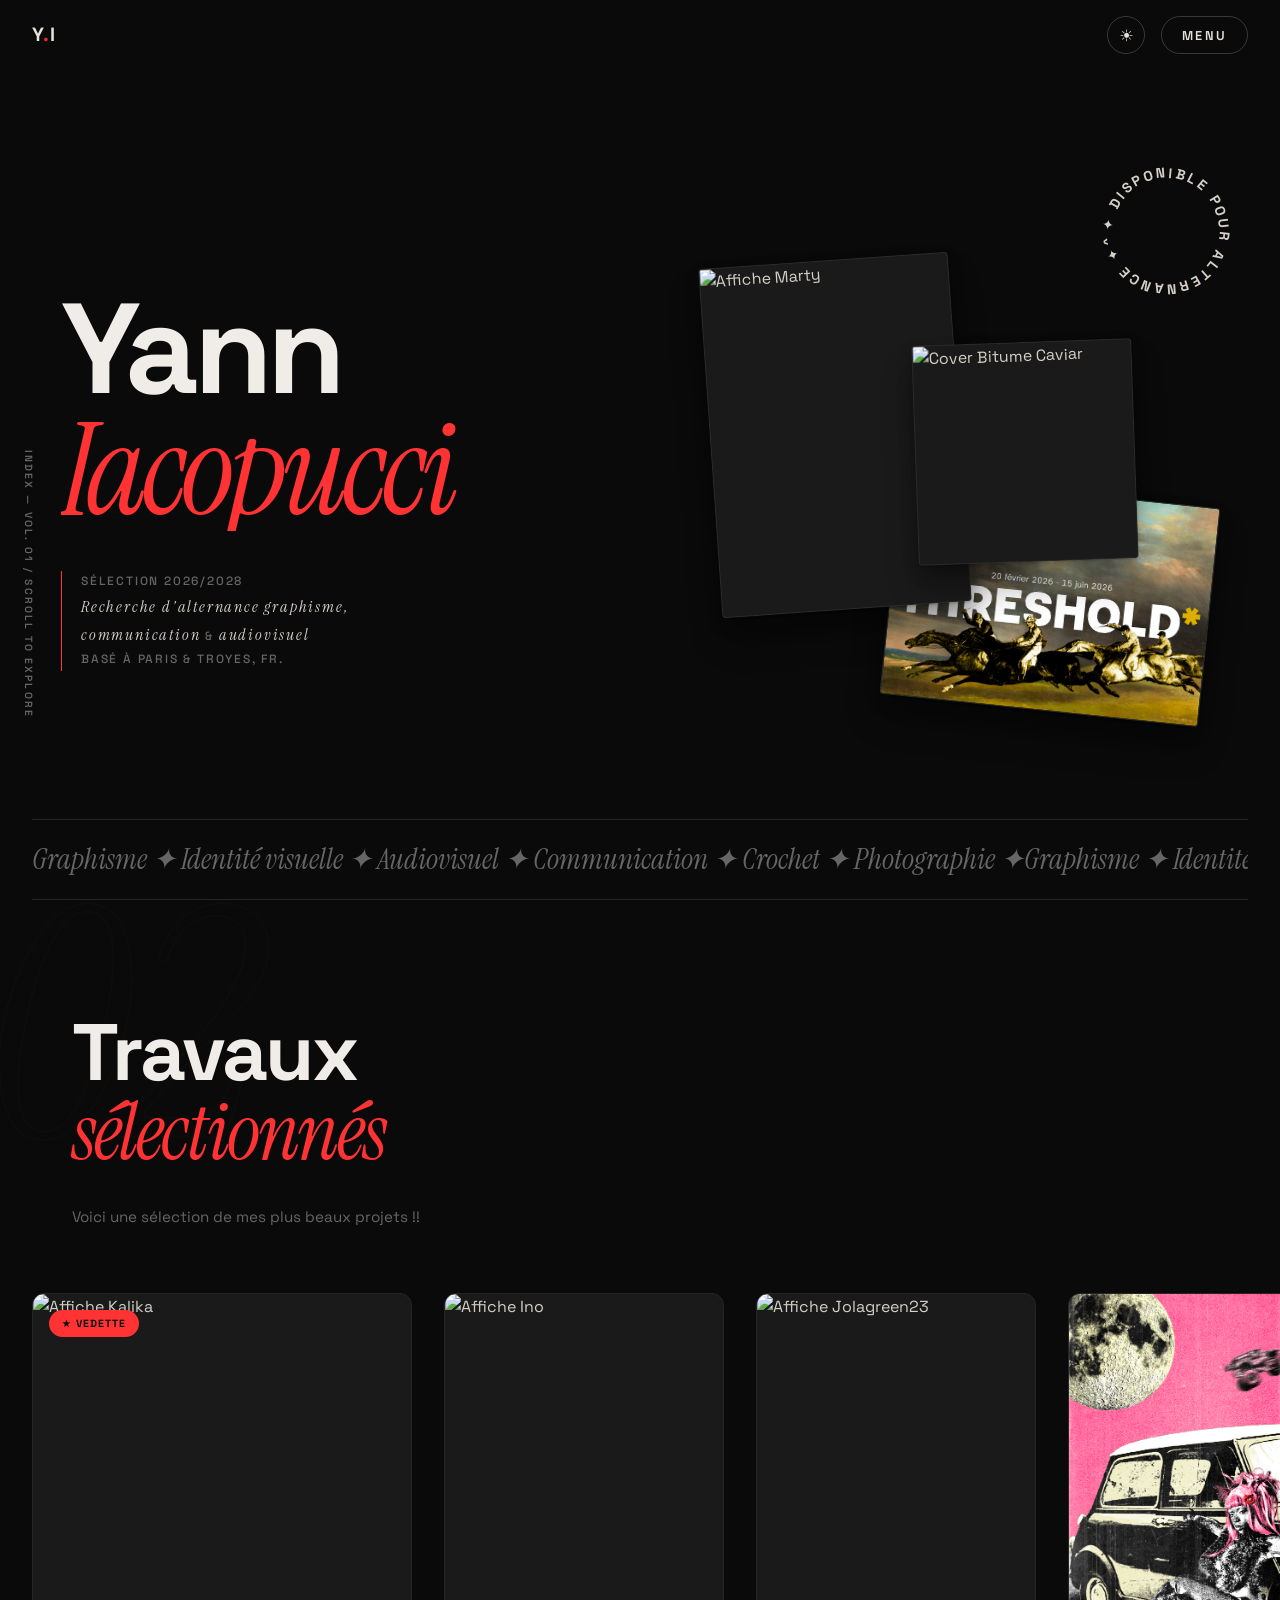
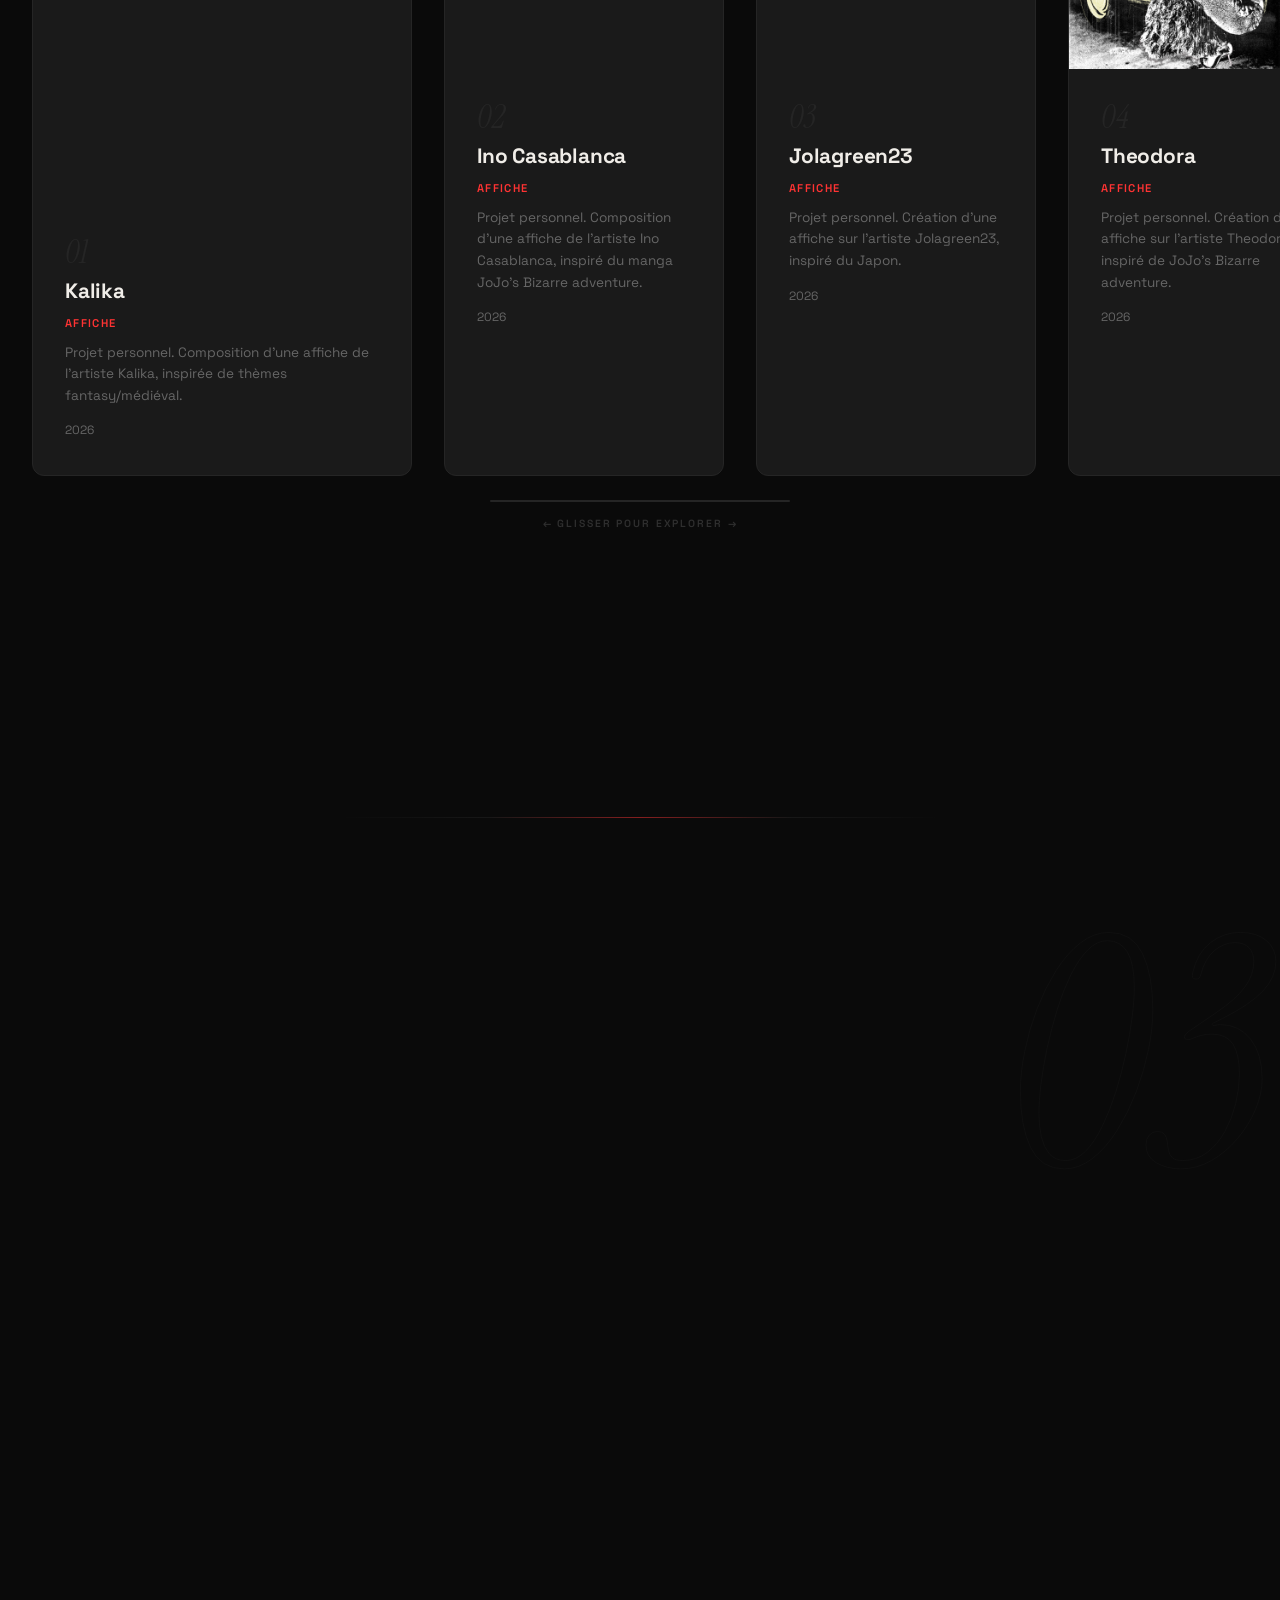
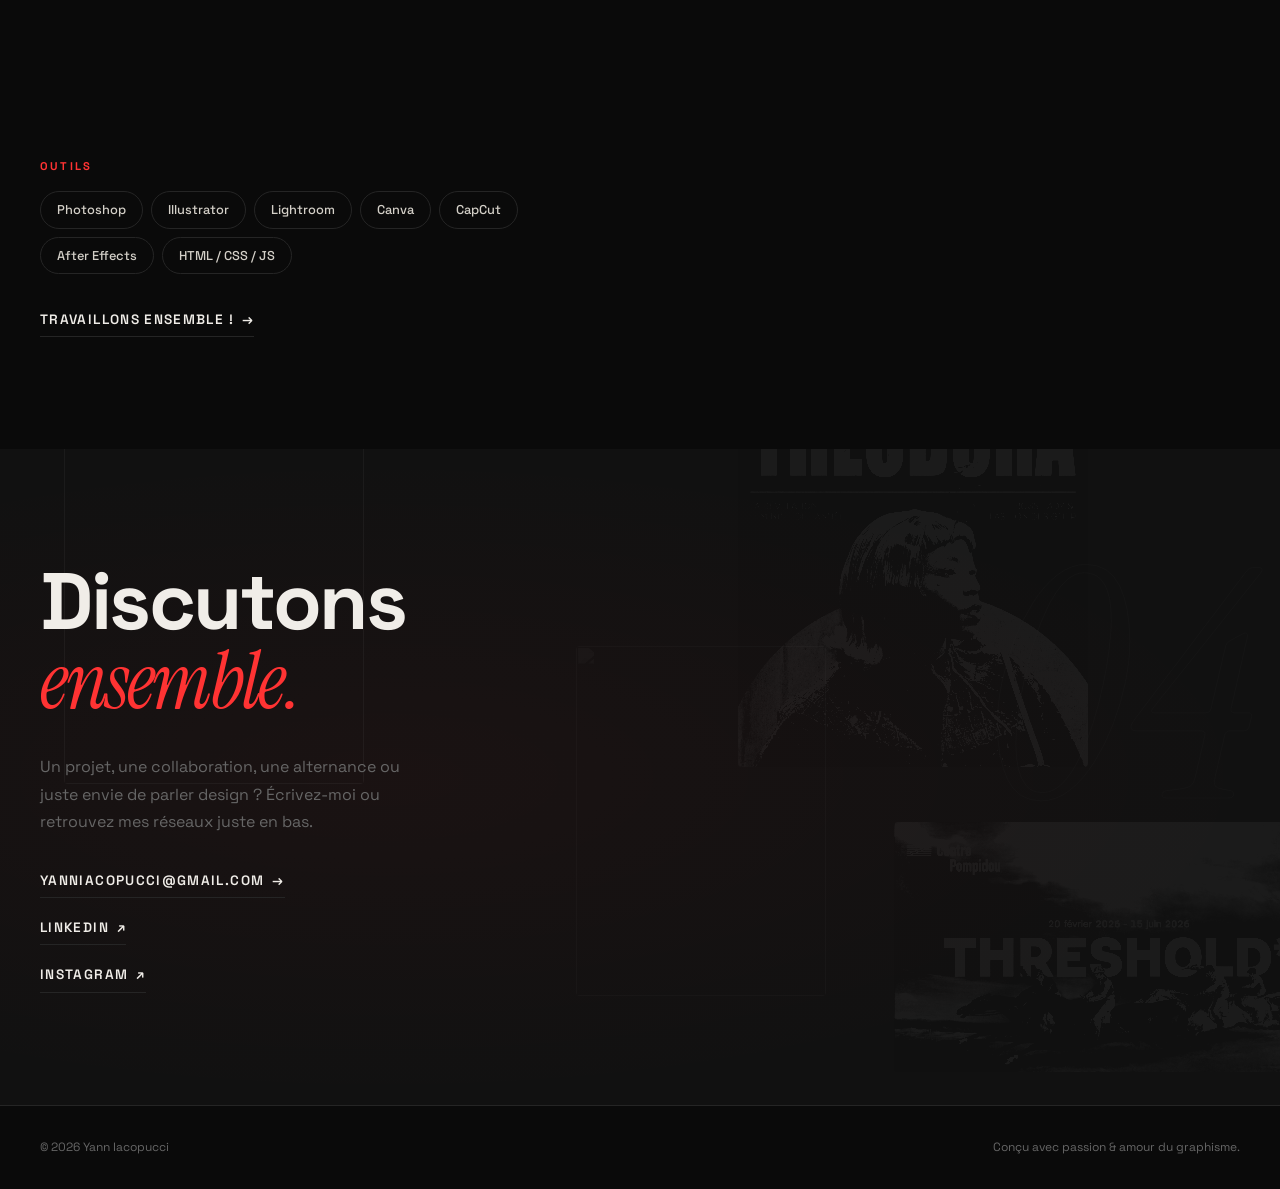
==== commit 6327ba7e: "Remove contact form and associated logic" ====
--- a/index.html
+++ b/index.html
@@ -394,27 +394,7 @@
       </div>
 
       <div class="contact__right">
-        <form class="contact__form" id="contact-form" action="https://formspree.io/f/yanniacopucci@gmail.com" method="POST">
-          <div class="form-field form-field--float anim-reveal">
-            <input type="text" id="form-name" name="name" placeholder=" " required>
-            <label for="form-name">Nom</label>
-          </div>
-          <div class="form-field form-field--float anim-reveal">
-            <input type="email" id="form-email" name="_replyto" placeholder=" " required>
-            <label for="form-email">Email</label>
-          </div>
-          <div class="form-field form-field--float anim-reveal">
-            <textarea id="form-message" name="message" rows="5" placeholder=" " required></textarea>
-            <label for="form-message">Message</label>
-          </div>
-          <!-- Configuration Formspree -->
-          <input type="hidden" name="_subject" value="Nouveau message de votre Portfolio">
-          
-          <button type="submit" class="btn-send anim-reveal" id="btn-send">
-            <span class="btn-send__text">Envoyer</span>
-            <span class="btn-send__icon">→</span>
-          </button>
-        </form>
+        <!-- Formulaire retiré à la demande de l'utilisateur -->
       </div>
     </div>
   </section>
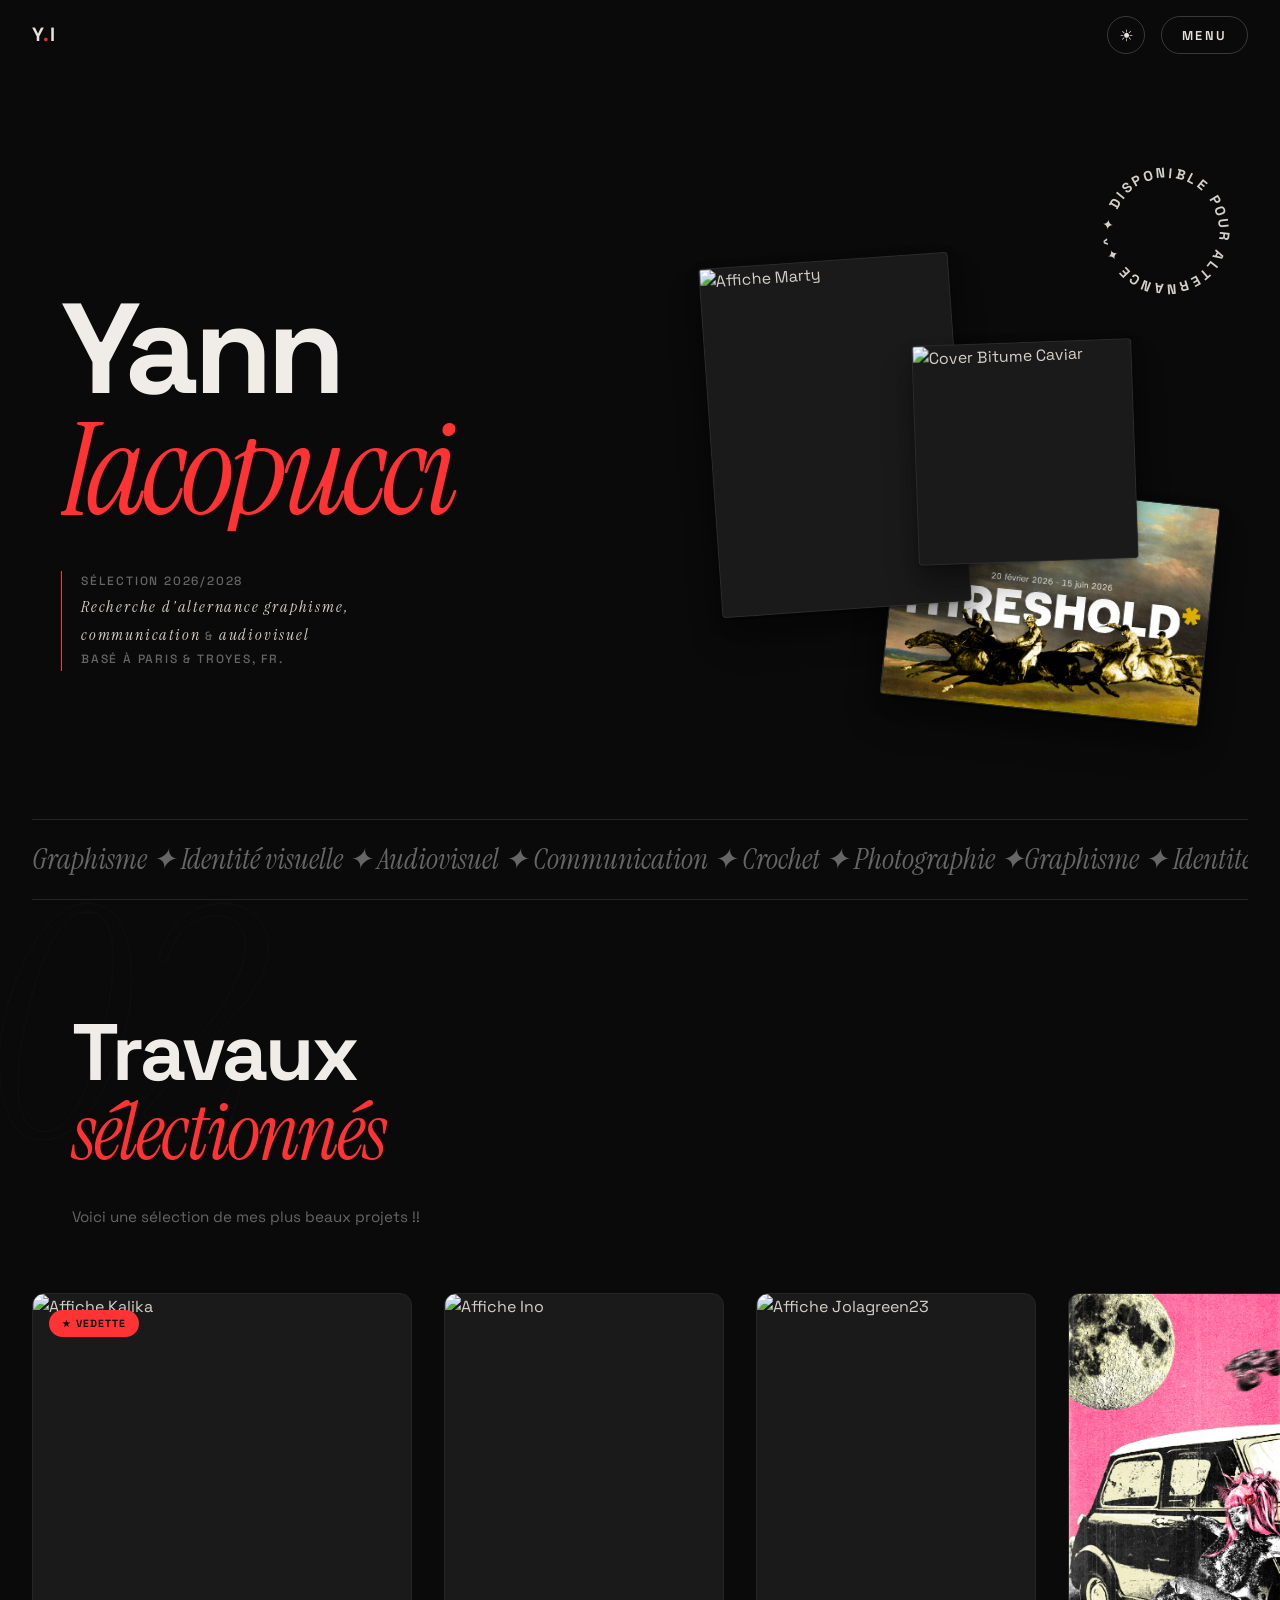
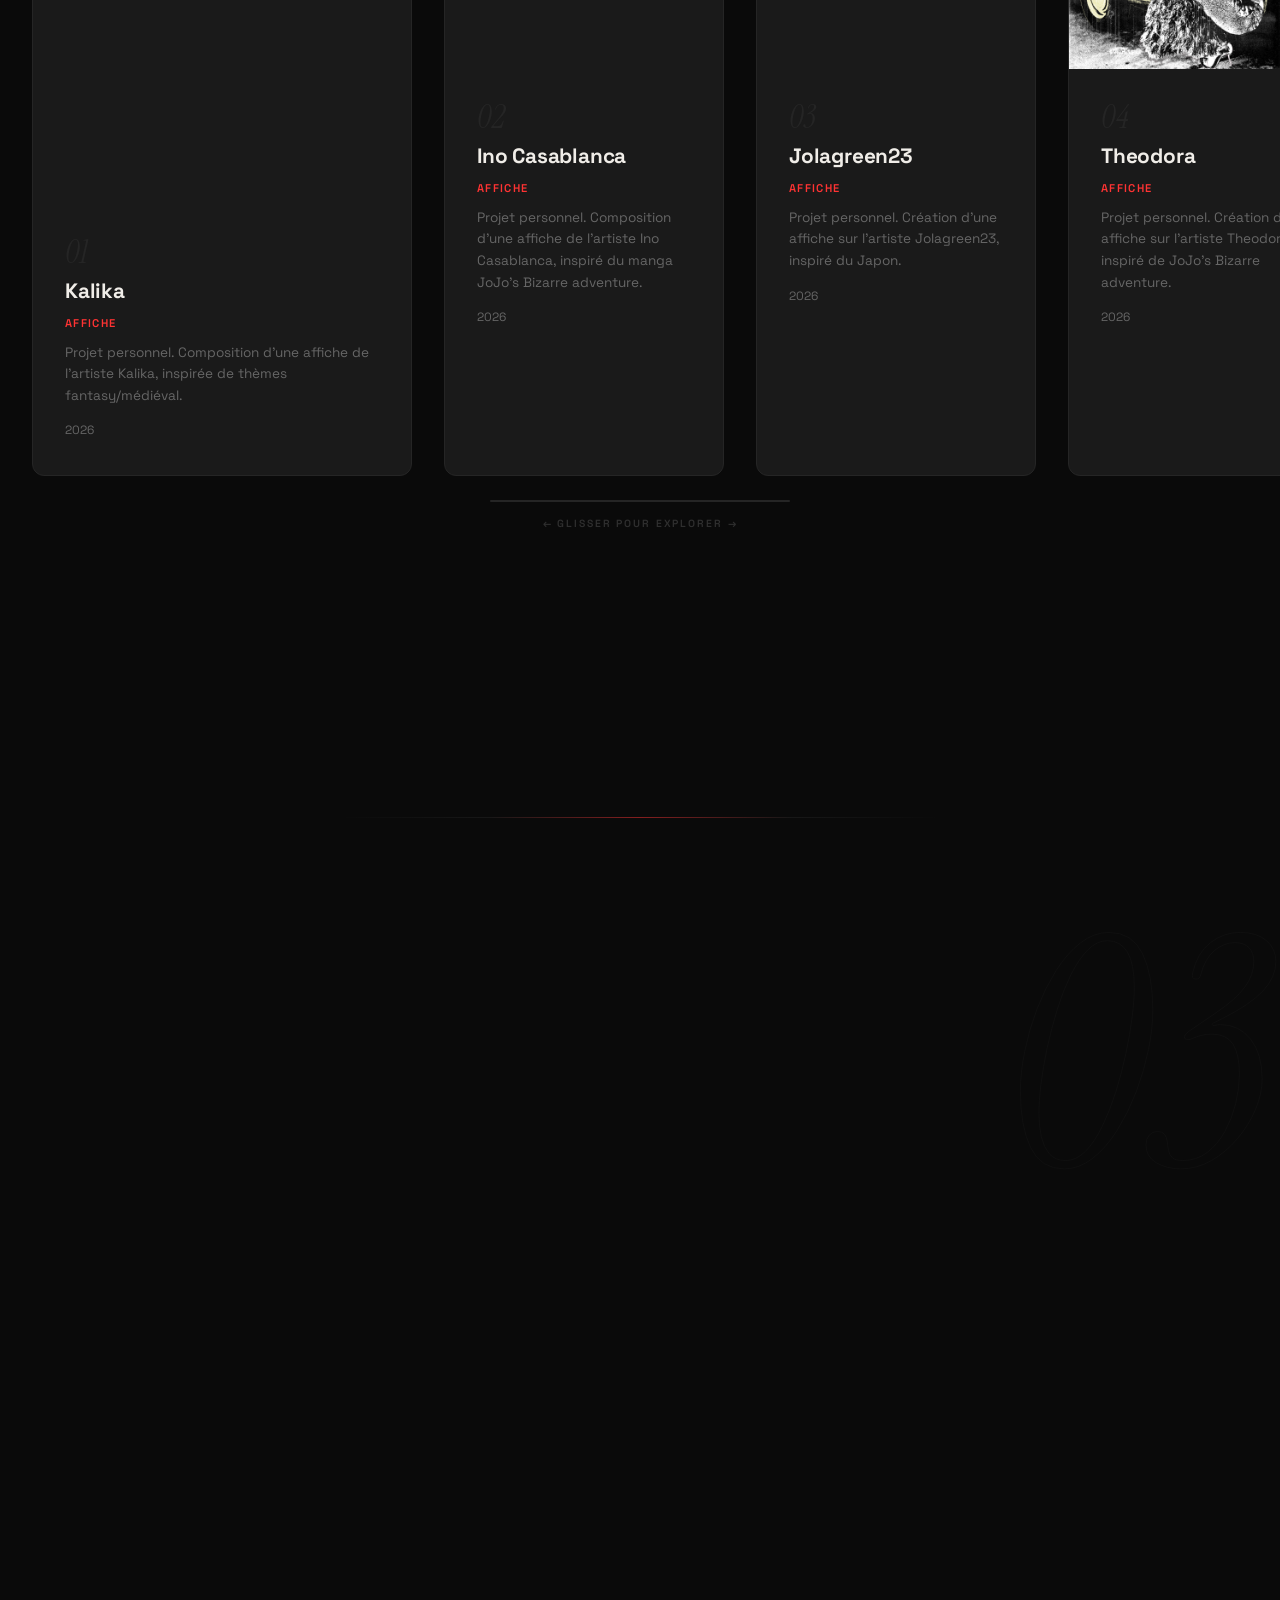
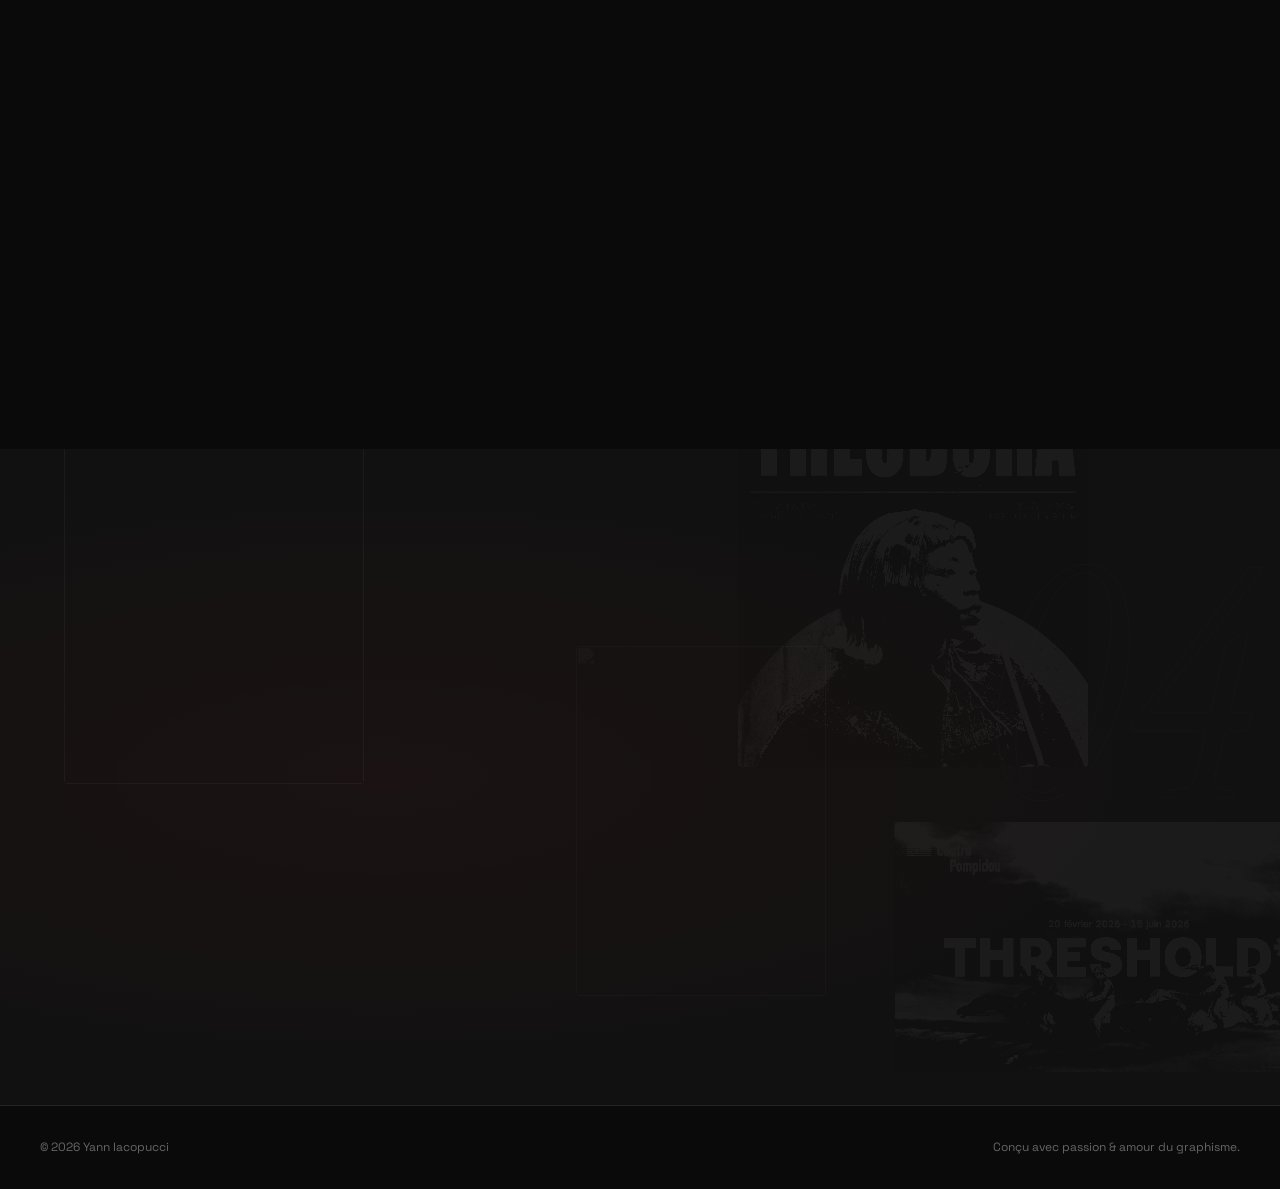
==== commit e5a6cf8c: "Remove vertical index text from Hero" ====
--- a/index.html
+++ b/index.html
@@ -88,10 +88,6 @@
        Grand titre typographique avec mélange serif/sans et disposition éclatée
        ================================================================ -->
   <section class="hero" id="accueil">
-    <!-- Texte vertical (Index) -->
-    <div class="hero__vertical-index anim-reveal">
-      <span>INDEX — VOL. 01 / SCROLL TO EXPLORE</span>
-    </div>
 
 
 
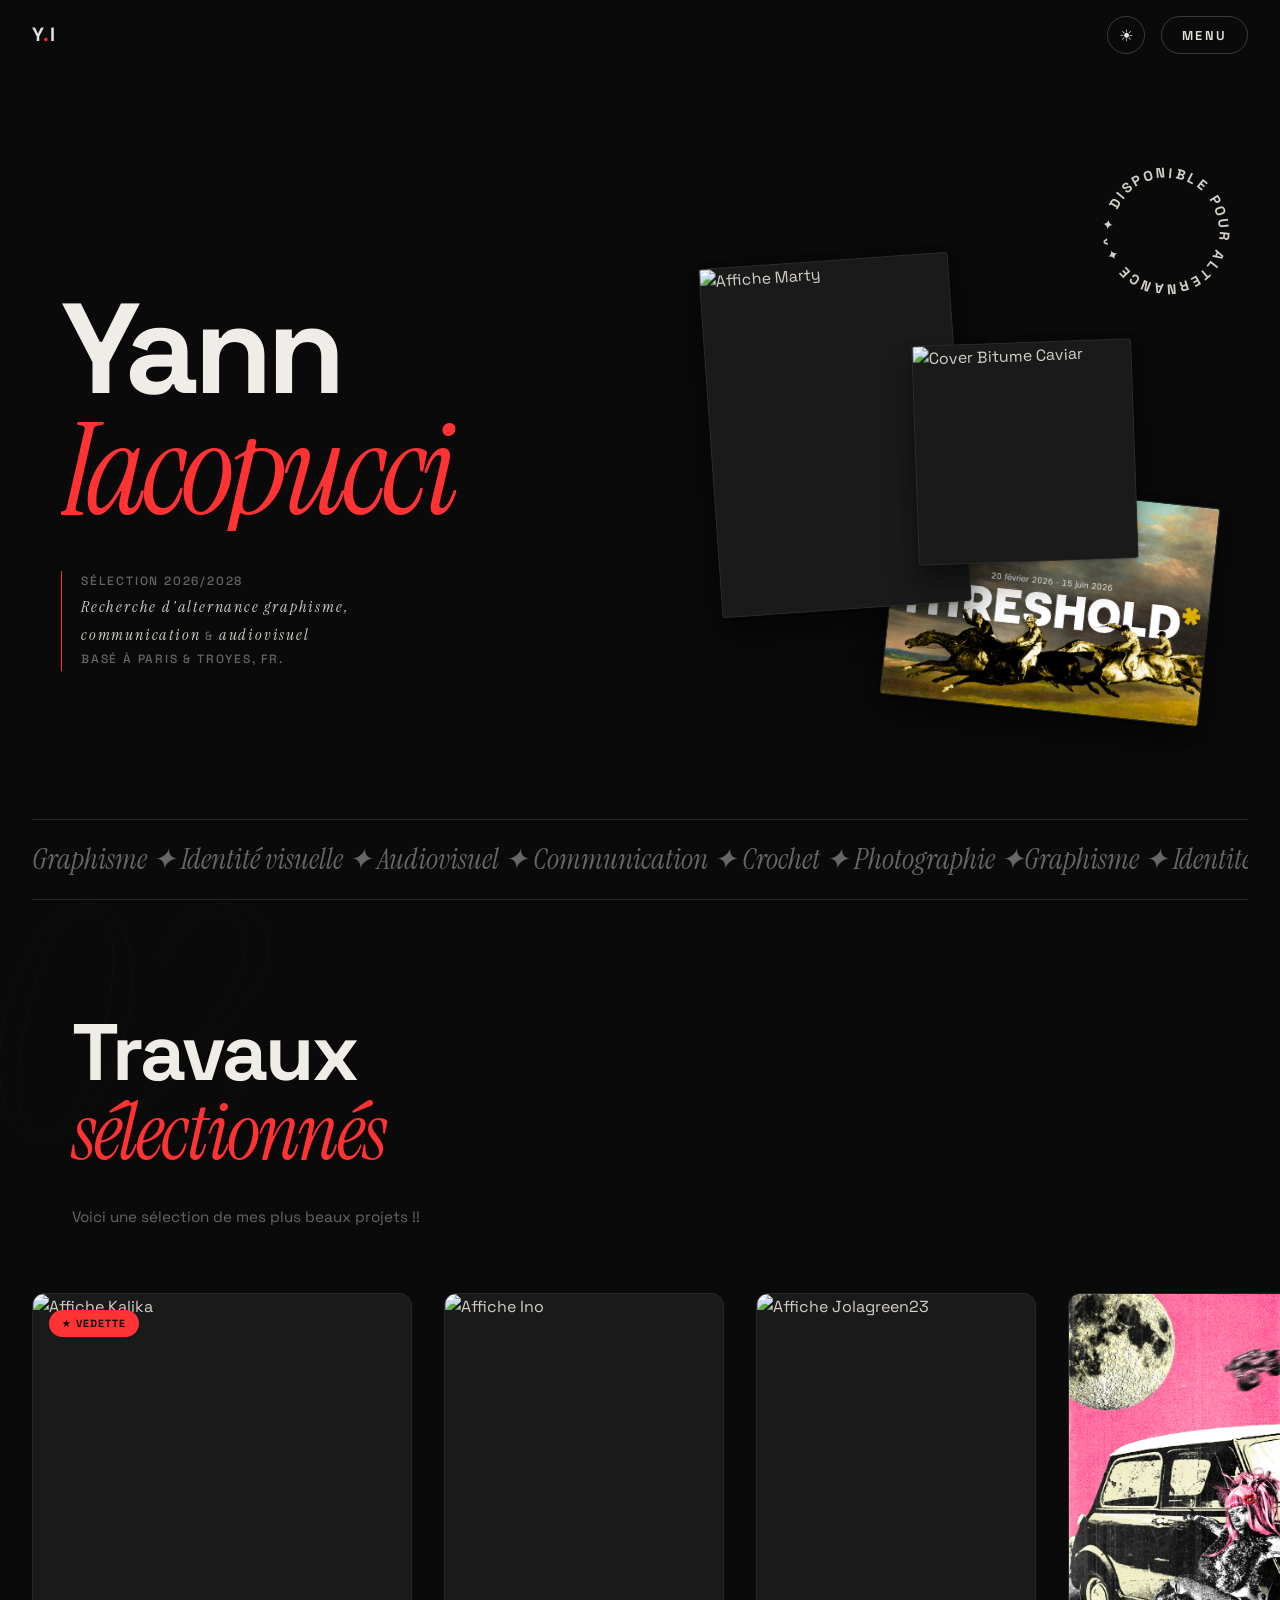
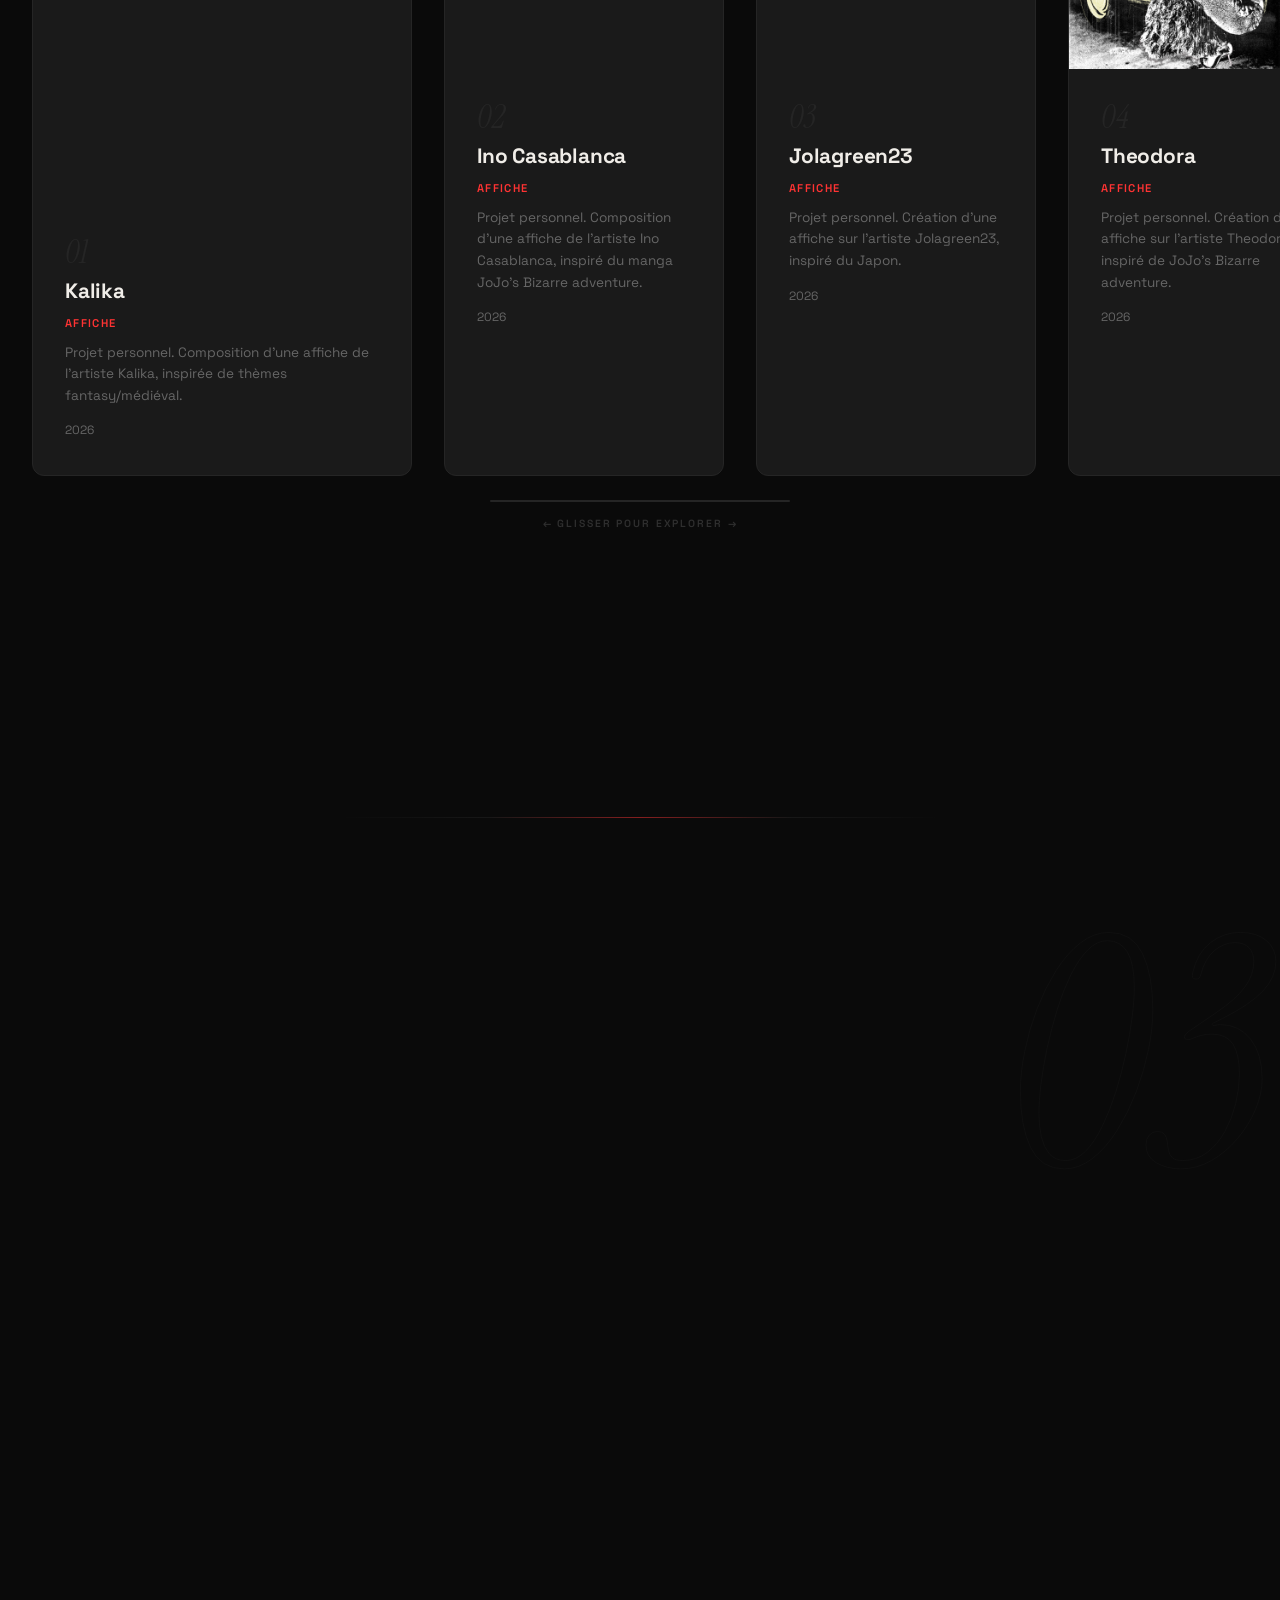
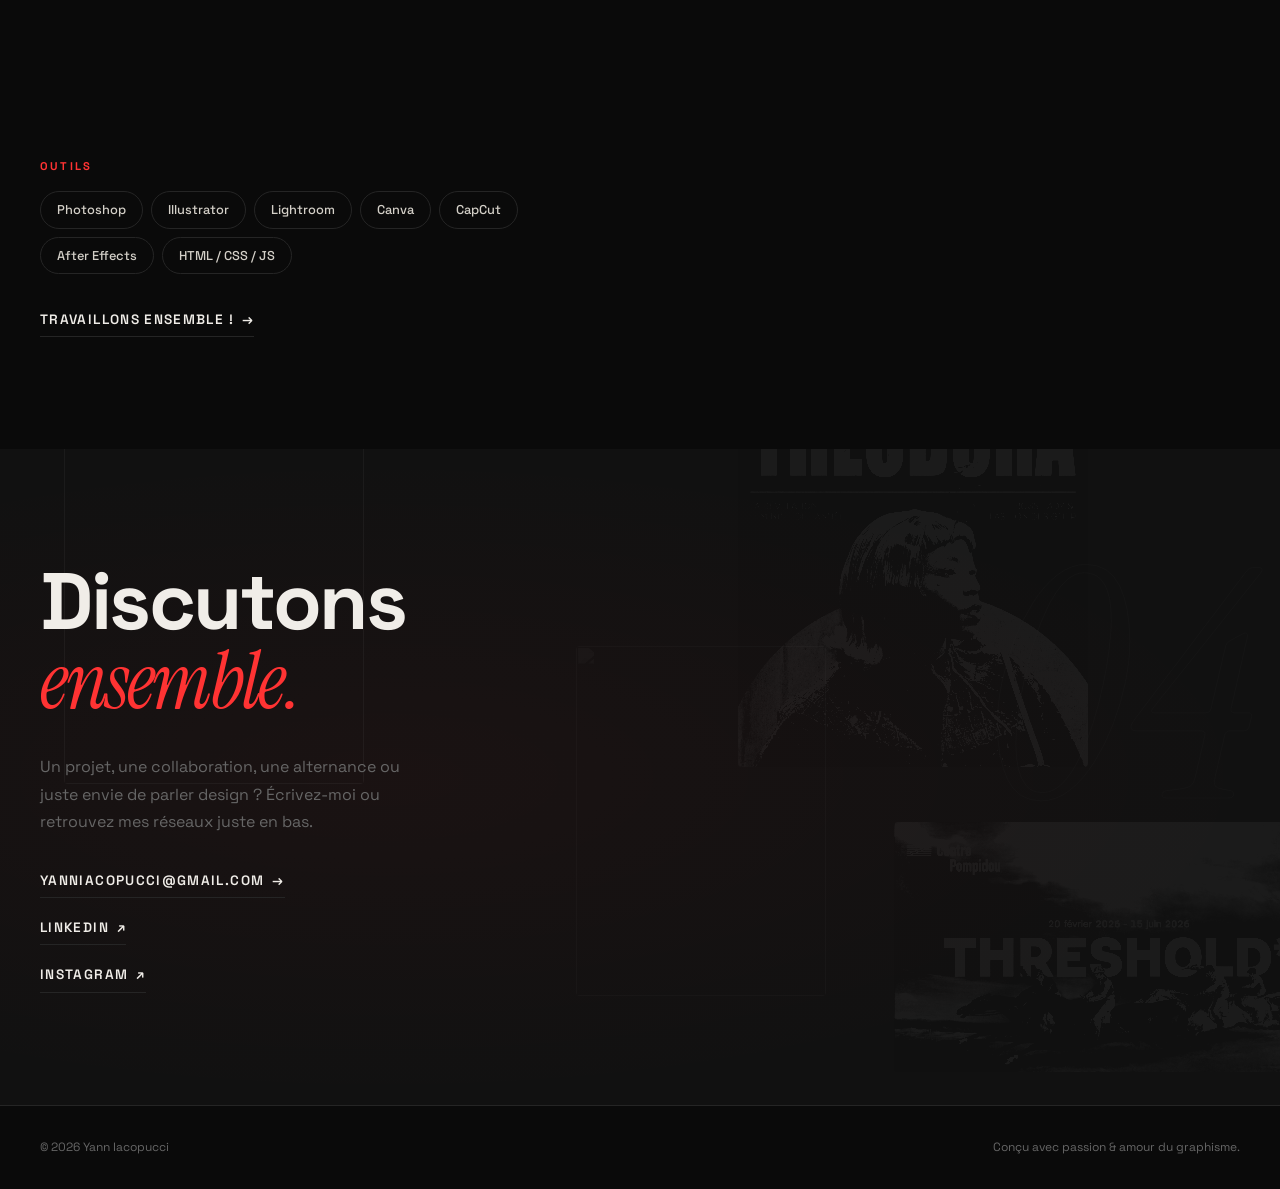
==== commit af58de29: "Update portfolio content" ====
--- a/index.html
+++ b/index.html
@@ -288,16 +288,15 @@
         <p class="about__intro anim-reveal">
           Je suis Yann, étudiant en première année de BUT&nbsp;MMI à l'IUT de Troyes.
           Passionné par le design graphique, l'identité visuelle et la direction artistique,
-          je cherche à créer des visuels qui racontent une histoire, à travers des affiches qui expriment ma créativité.
-          Je recherche un contrat d'alternance de 2 ans, pour mettre en développer mes compétences créatives et
-          techniques au sein
-          d'une talentueuse equipe, à Troyes ou Paris.
+          je cherche à créer des visuels qui racontent des histoires et qui exp@riment ma créativité.
+          Je recherche un contrat d'alternance de 2 ans, pour développer mes compétences créatives et
+          techniques au sein d'une talentueuse equipe, à Troyes ou Paris.
           Toujours curieux, j'aime travailler en équipe et je suis à la recherche de nouveaux défis !
         </p>
         <p class="about__body anim-reveal">
           J'aime explorer tous les types de designs, mes affiches sont spécialisées dans l'utilisation de l'effet
           threshold.
-          En dehors du graphisme, je m'intéresse à la photographie, au crochet, à la 3D et au motion design.
+          En dehors du graphisme, je m'intéresse à la photographie, au crochet, à la 3D et récemment au motion design.
         </p>
 
         <!-- Compétences & Outils déplacés sous le texte -->
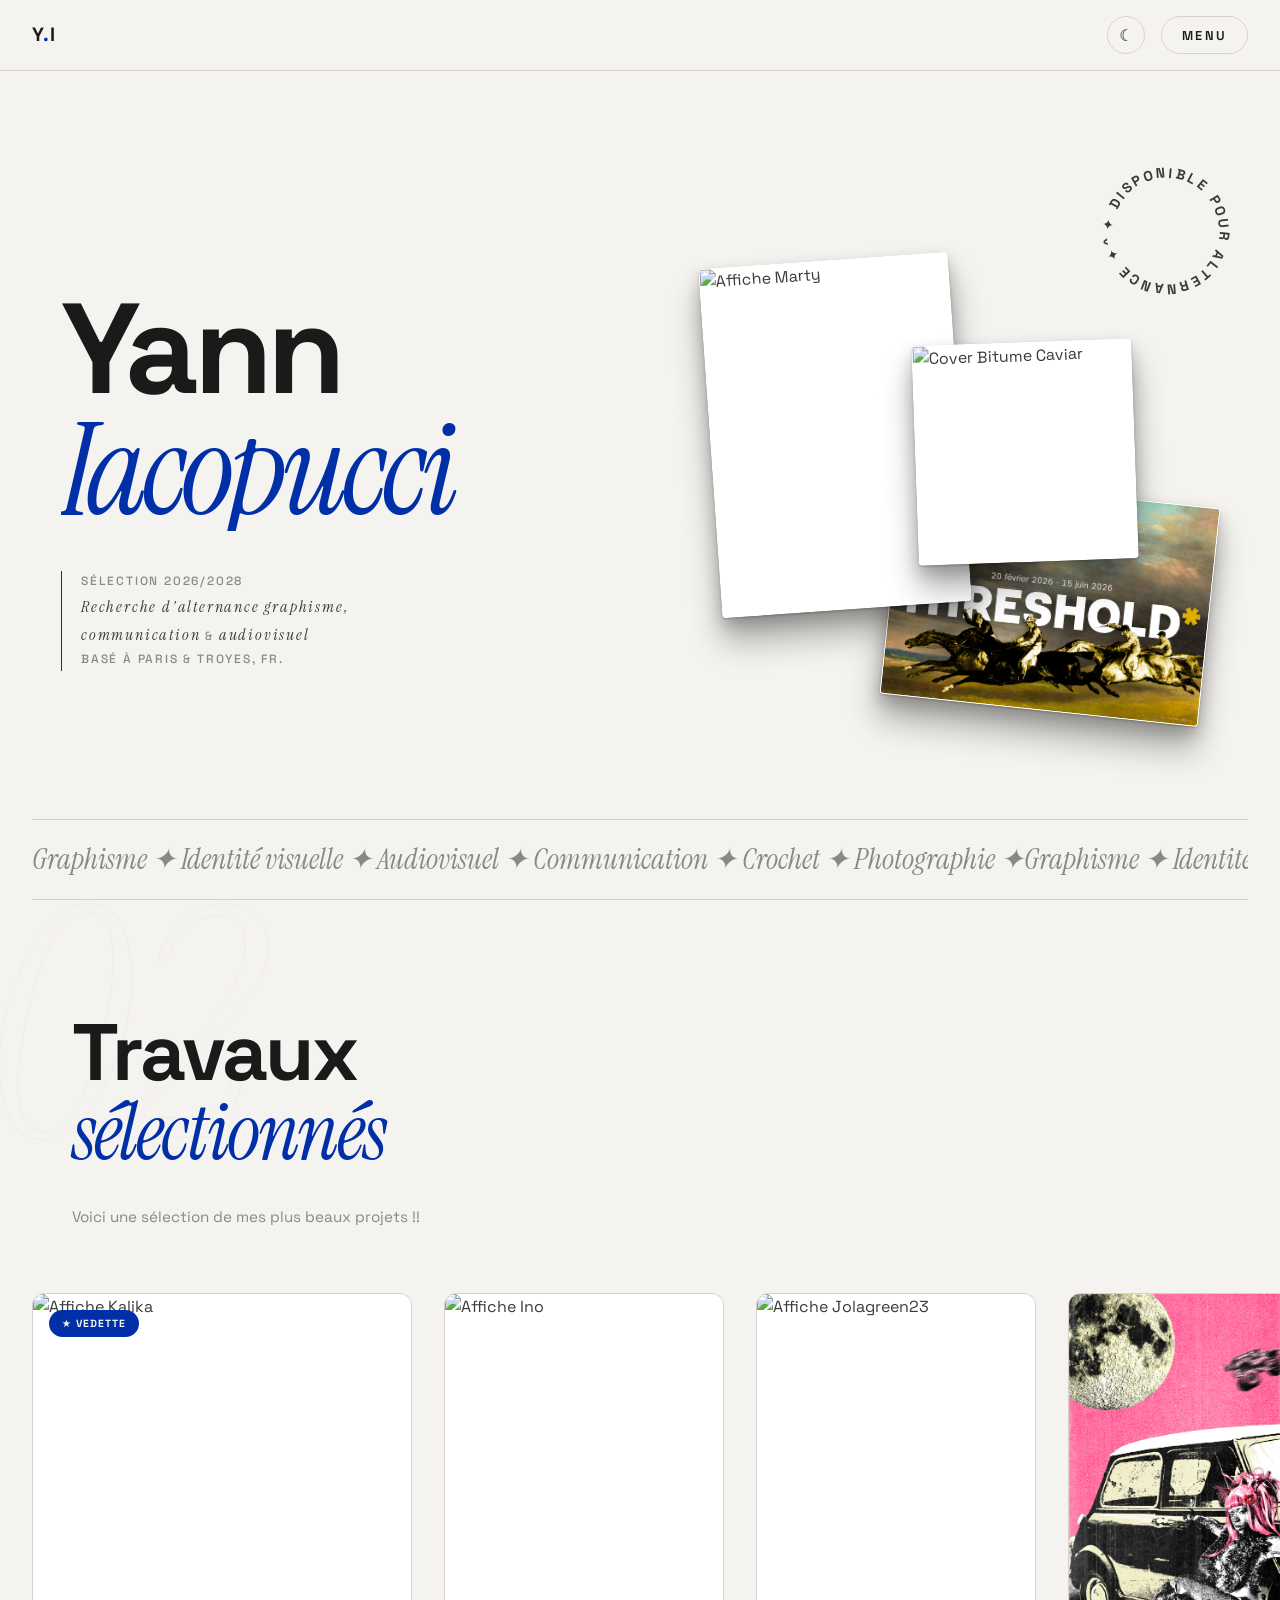
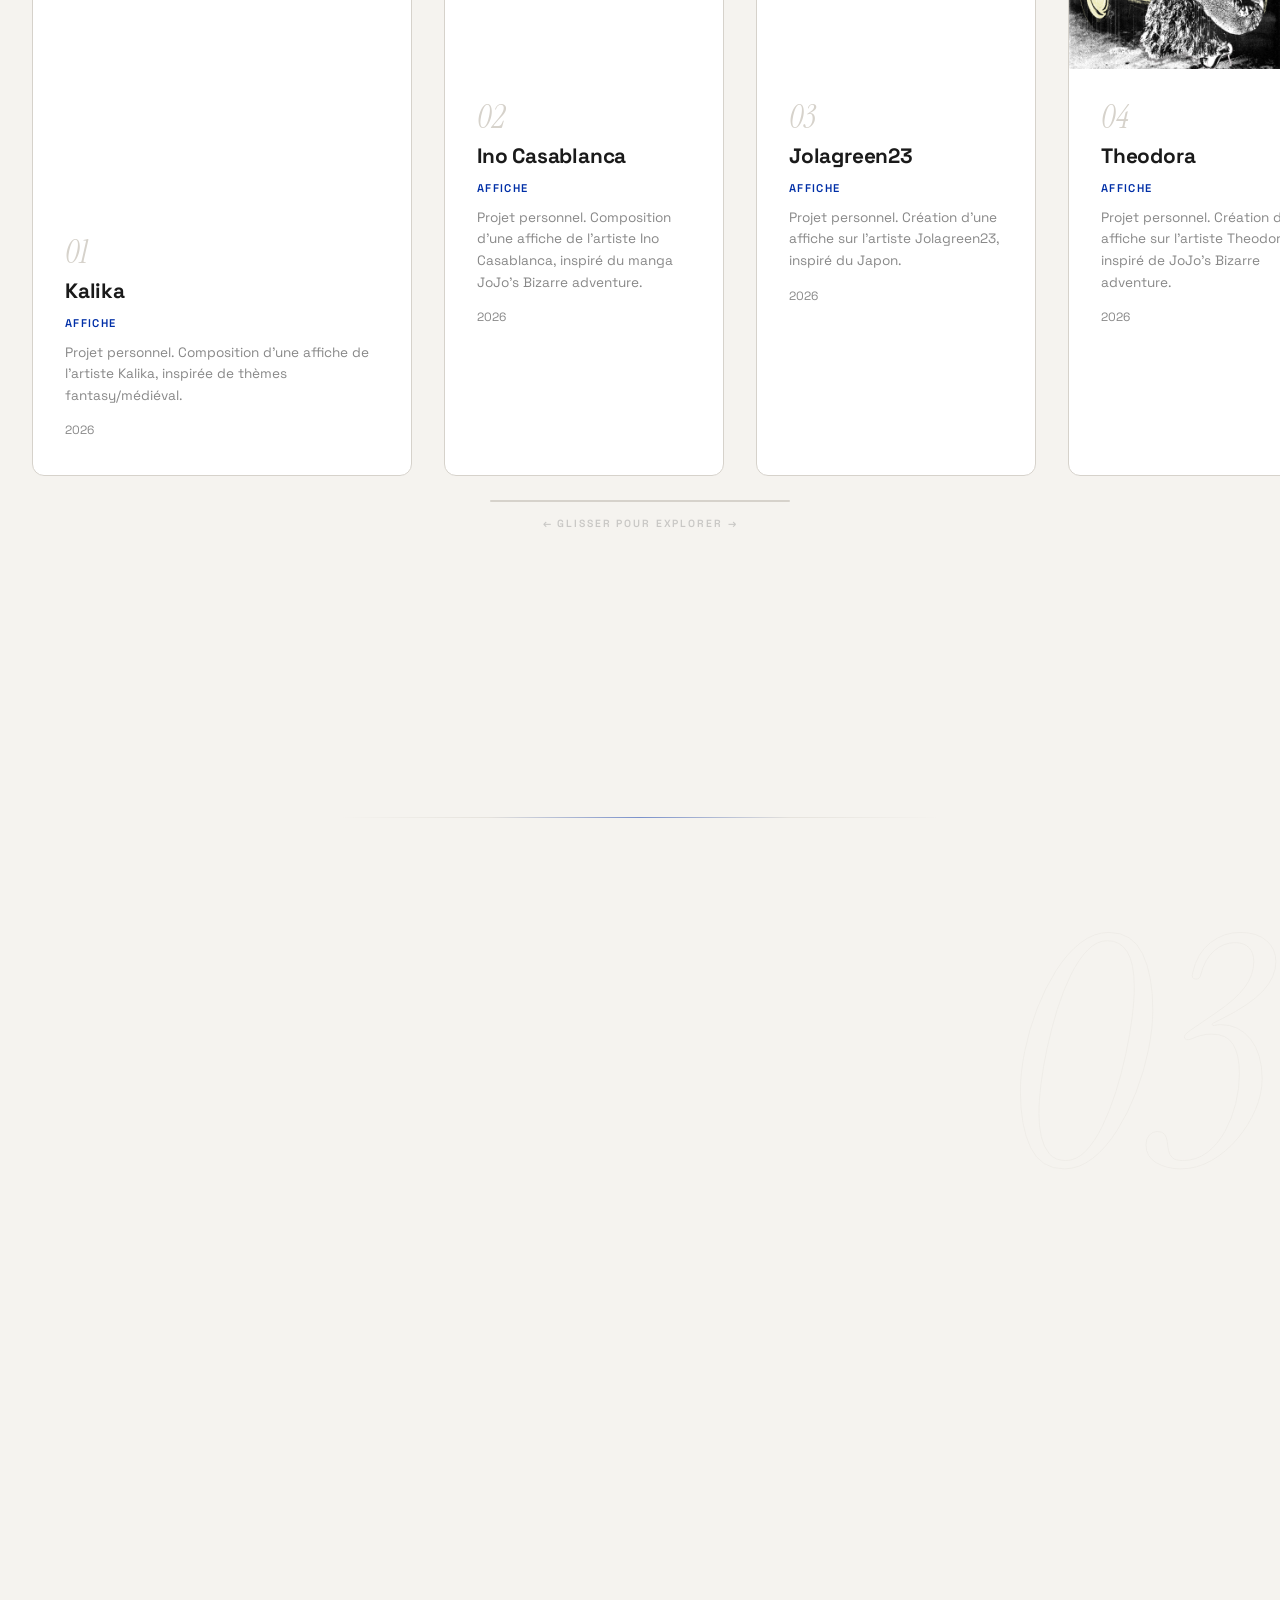
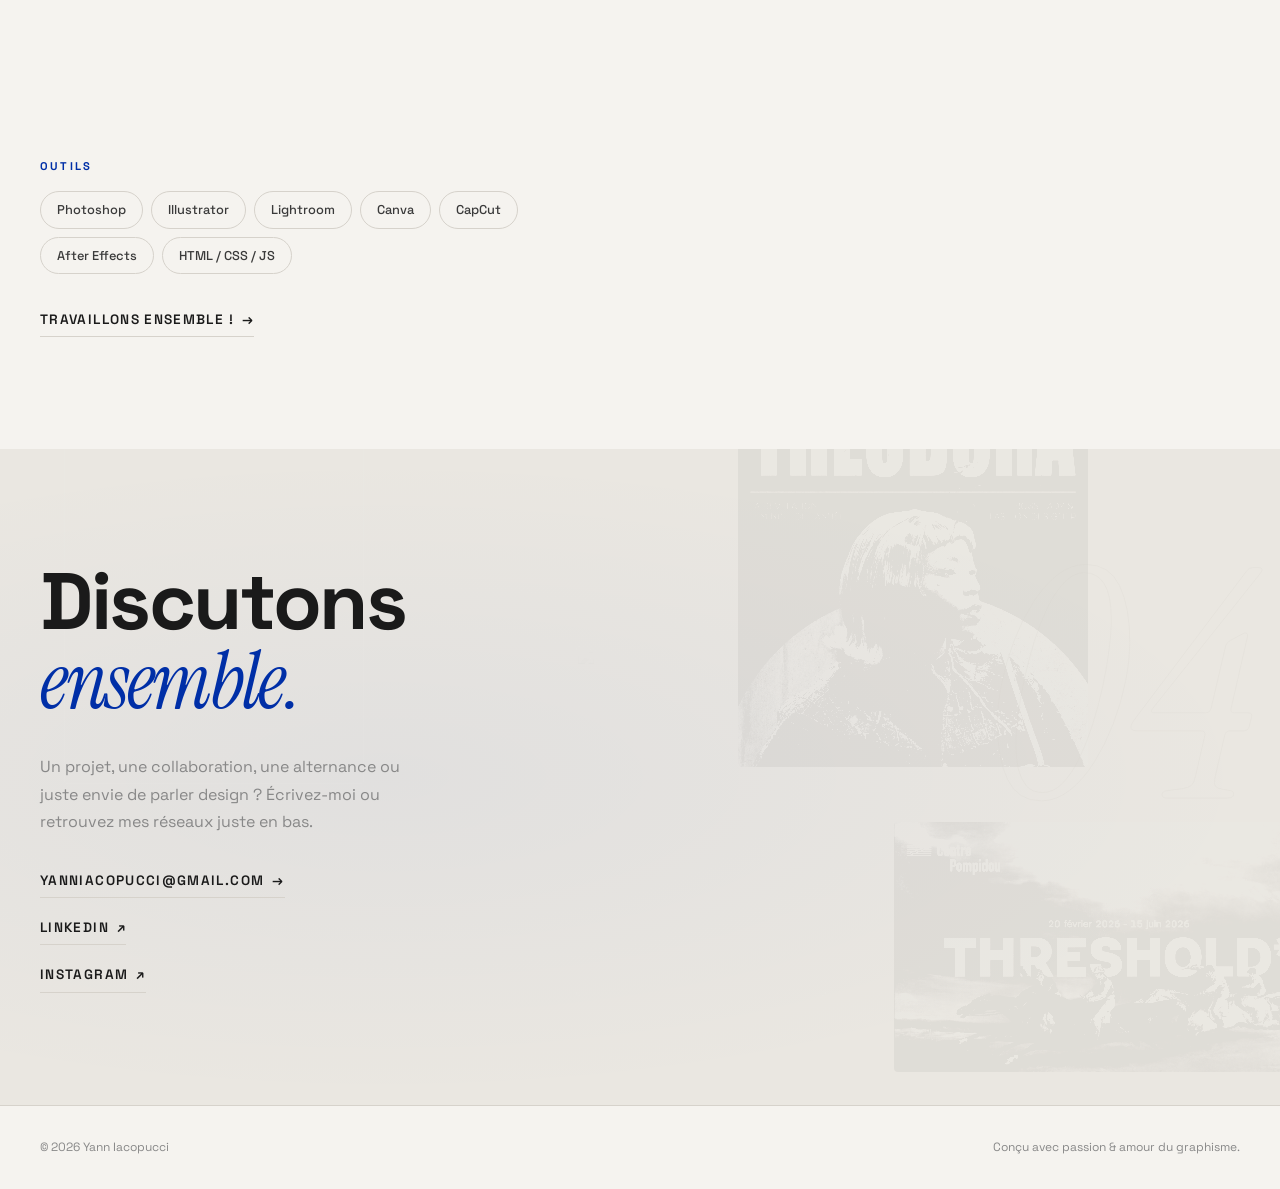
==== commit d945768d: "Set light mode as default" ====
--- a/index.html
+++ b/index.html
@@ -18,9 +18,7 @@
   <link rel="stylesheet" href="style.css">
 </head>
 
-<body>
-
-
+<body class="light">
 
 
   <!-- ================================================================
@@ -288,7 +286,7 @@
         <p class="about__intro anim-reveal">
           Je suis Yann, étudiant en première année de BUT&nbsp;MMI à l'IUT de Troyes.
           Passionné par le design graphique, l'identité visuelle et la direction artistique,
-          je cherche à créer des visuels qui racontent des histoires et qui exp@riment ma créativité.
+          je cherche à créer des visuels qui racontent des histoires et qui expriment ma créativité.
           Je recherche un contrat d'alternance de 2 ans, pour développer mes compétences créatives et
           techniques au sein d'une talentueuse equipe, à Troyes ou Paris.
           Toujours curieux, j'aime travailler en équipe et je suis à la recherche de nouveaux défis !
@@ -336,14 +334,14 @@
           <h3 class="about__label">Mon CV</h3>
           <div class="cv-preview__frame" id="cv-open-lightbox" role="button" tabindex="0"
             aria-label="Voir le CV en grand">
-            <img src="assets/img/Yann_Iacopucci_CV.pdf.png" alt="CV de Yann Iacopucci" class="cv-preview__img"
+            <img src="assets/img/CV_Iacopucci_Yann.pdf.png" alt="CV de Yann Iacopucci" class="cv-preview__img"
               loading="lazy">
             <div class="cv-preview__overlay">
               <span class="cv-preview__zoom-icon">⤢</span>
               <span class="cv-preview__zoom-text">Agrandir</span>
             </div>
           </div>
-          <a href="assets/img/Yann_Iacopucci_CV.pdf" download class="cv-download-btn" id="cv-download-btn">
+          <a href="assets/img/CV_Iacopucci_Yann.pdf" download class="cv-download-btn" id="cv-download-btn">
             <span class="cv-download-btn__icon">↓</span>
             <span class="cv-download-btn__text">Télécharger le CV</span>
           </a>
@@ -402,10 +400,10 @@
     <div class="cv-lightbox__backdrop" id="cv-lightbox-backdrop"></div>
     <div class="cv-lightbox__inner">
       <div class="cv-lightbox__img-wrap">
-        <img src="assets/img/Yann_Iacopucci_CV.pdf.png" alt="CV de Yann Iacopucci" id="cv-lb-img">
+        <img src="assets/img/CV_Iacopucci_Yann.pdf.png" alt="CV de Yann Iacopucci" id="cv-lb-img">
       </div>
       <div class="cv-lightbox__actions">
-        <a href="assets/img/Yann_Iacopucci_CV.pdf" download class="cv-lightbox__download-btn" id="cv-lb-download">
+        <a href="assets/img/CV_Iacopucci_Yann.pdf" download class="cv-lightbox__download-btn" id="cv-lb-download">
           <span class="cv-lightbox__download-icon">↓</span>
           <span>Télécharger</span>
         </a>
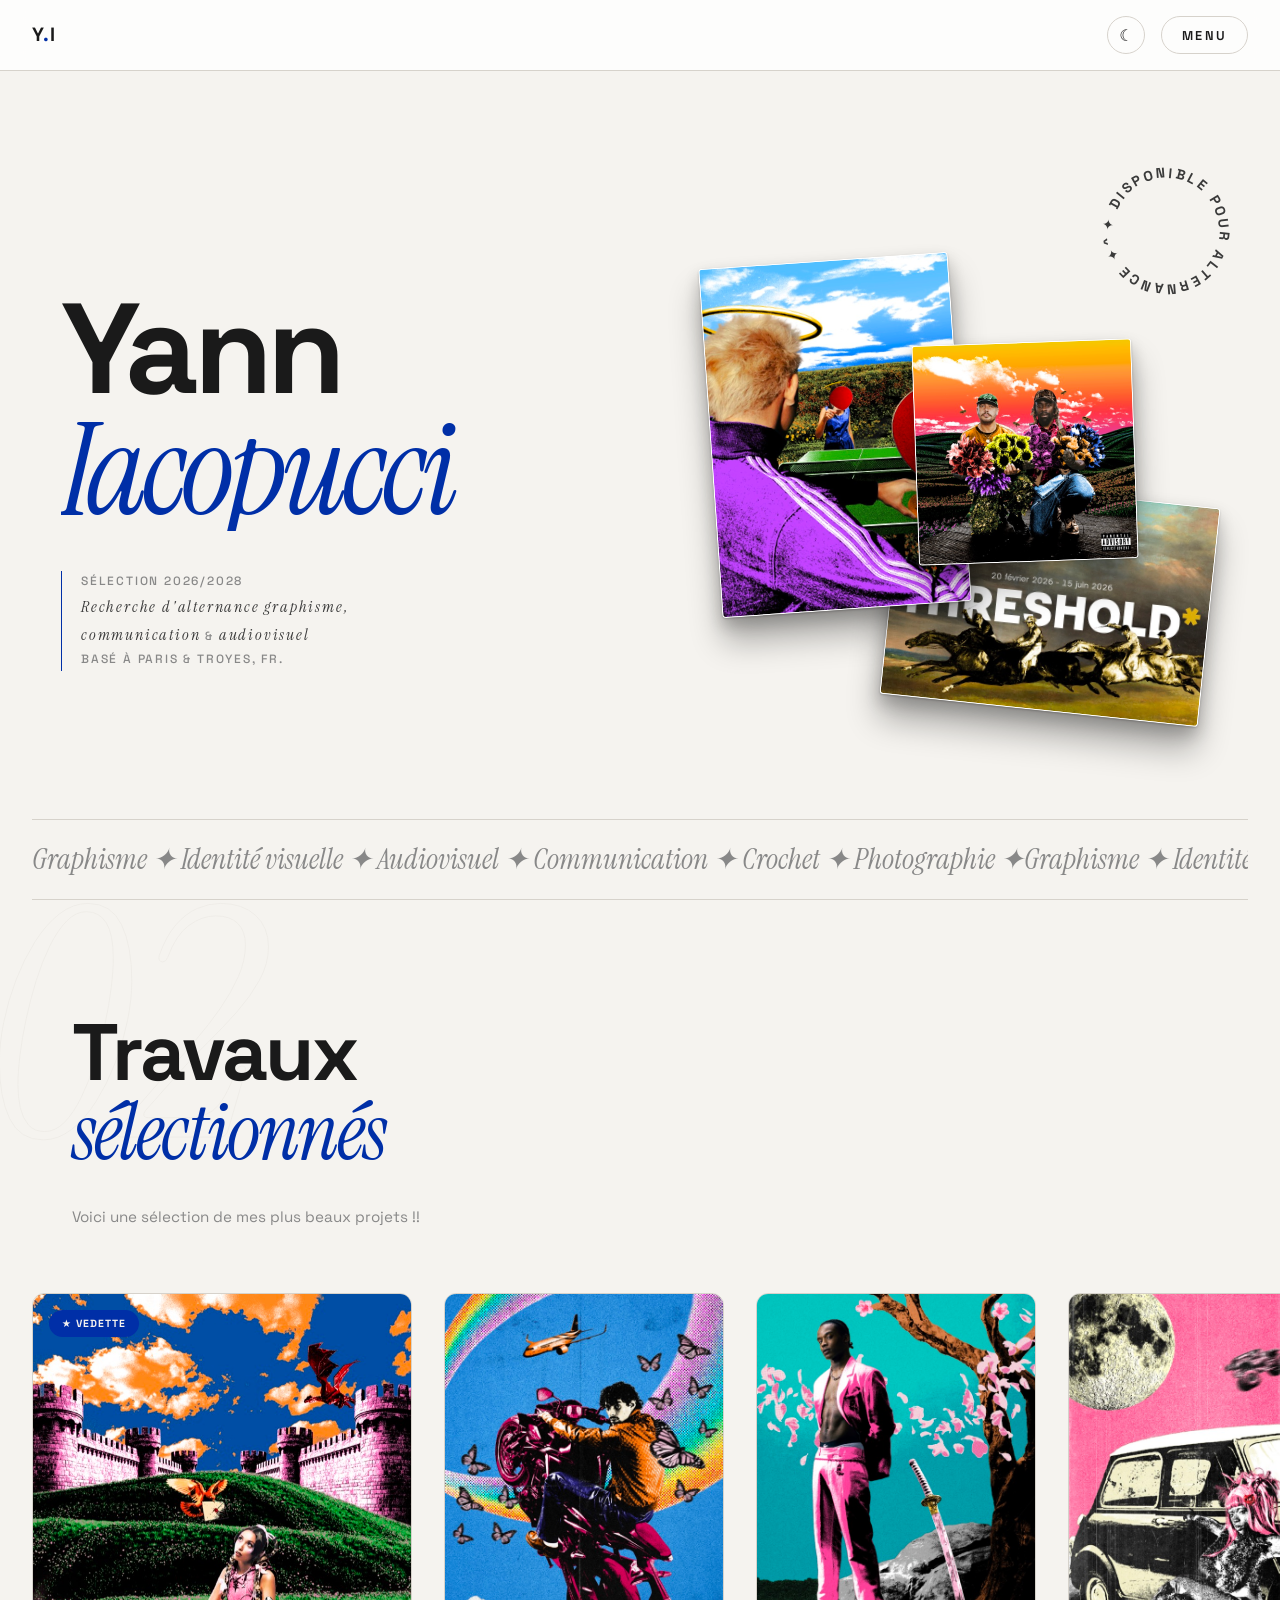
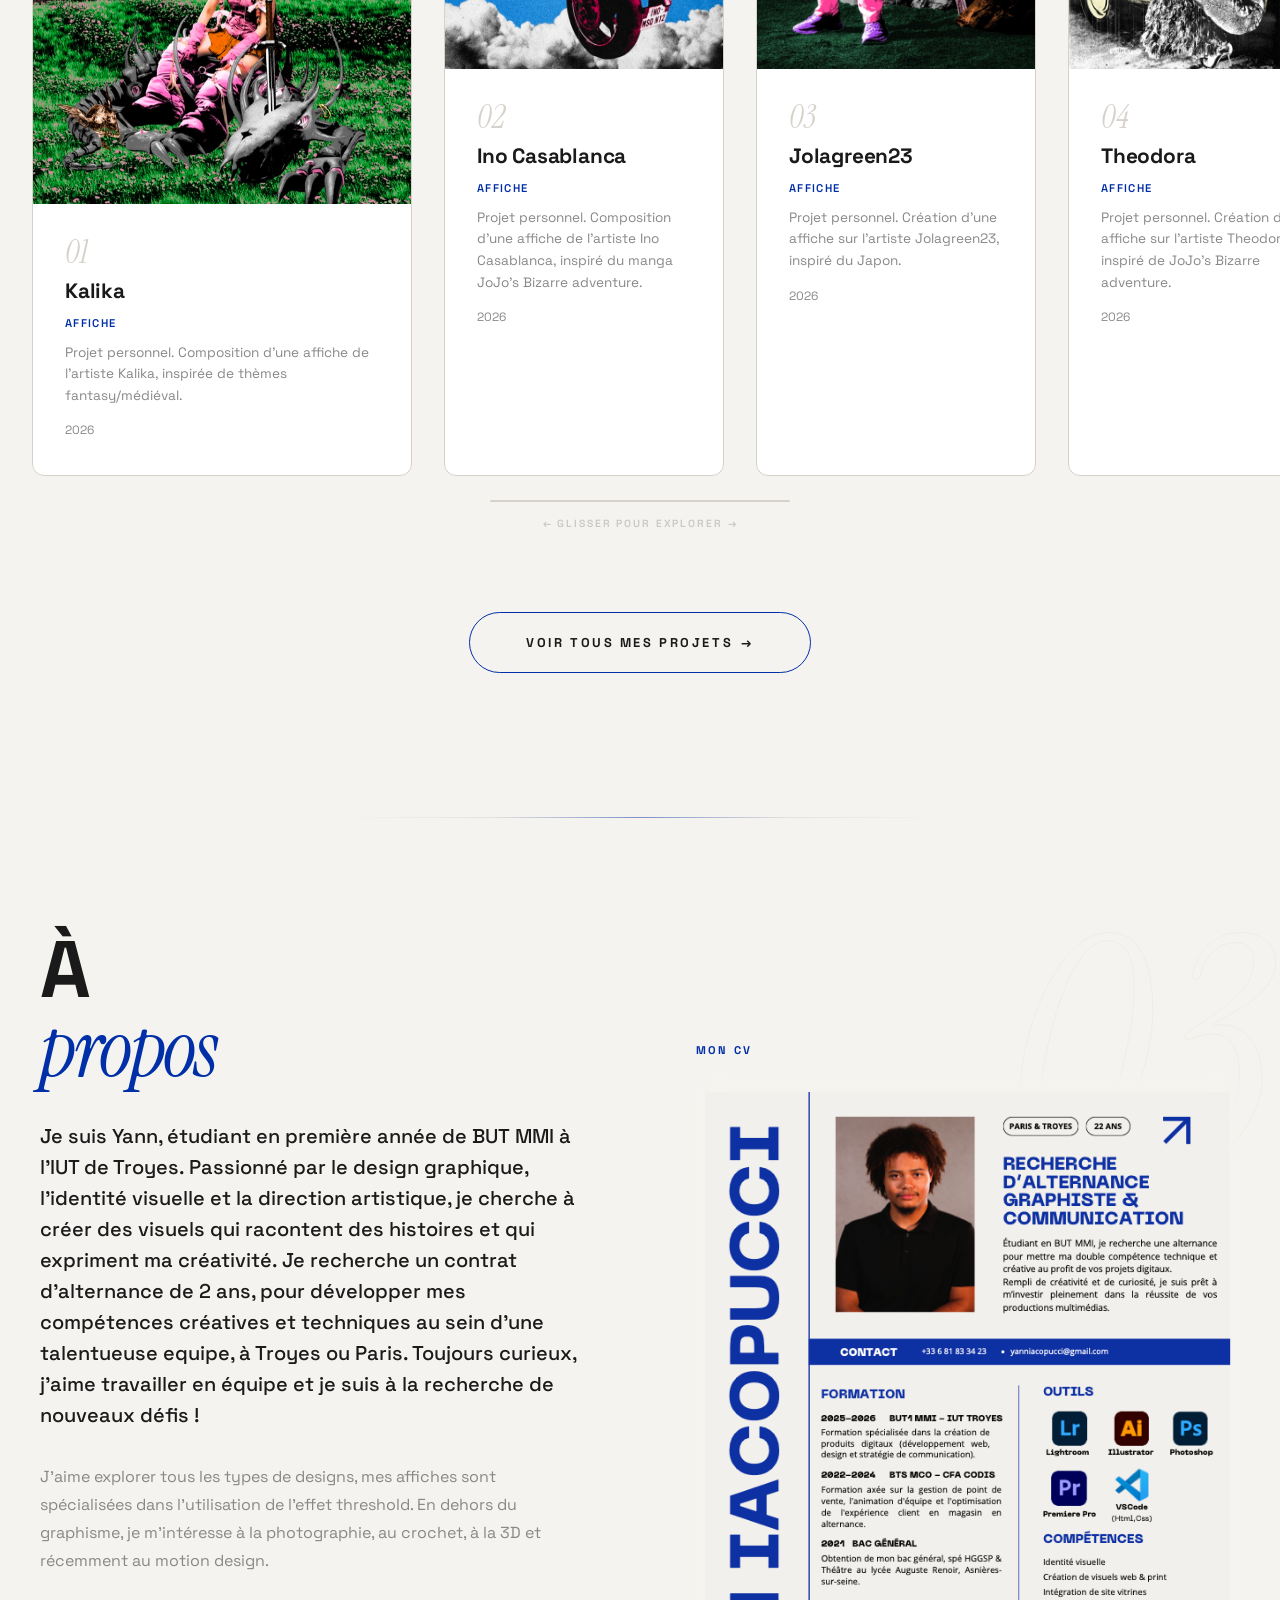
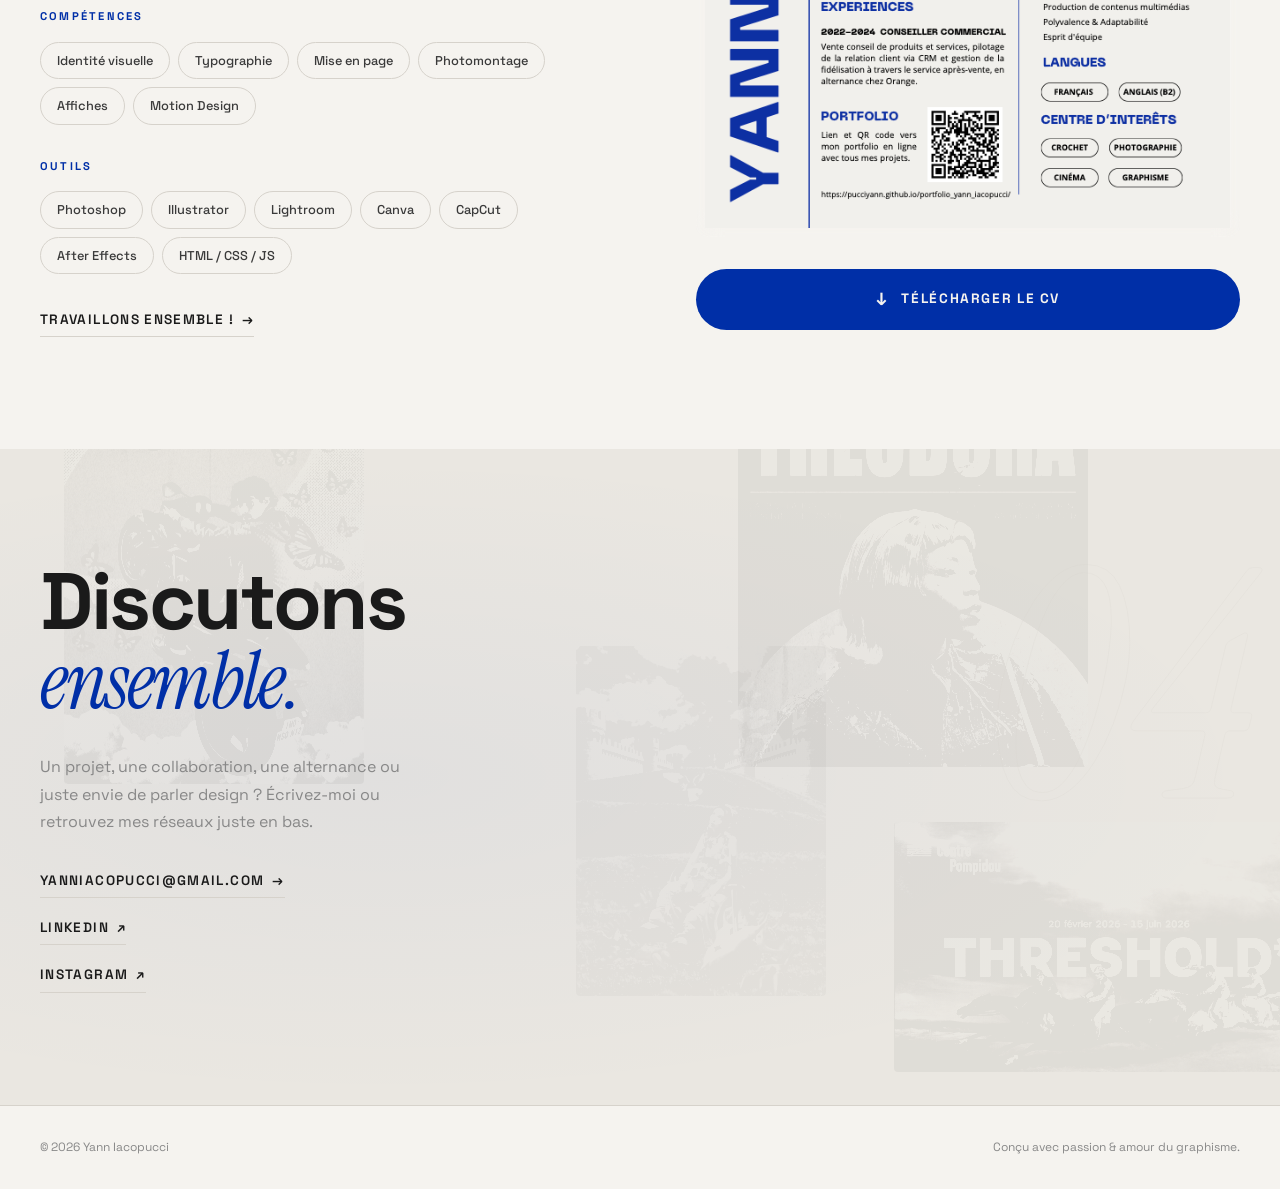
==== commit 0ee9d062: "perf: optimize images for EcoIndex — reduce page weight from 47MB to ~3MB - Create thumb/ (600-800px" ====
--- a/index.html
+++ b/index.html
@@ -124,13 +124,13 @@
         <!-- Composition images (Draggables) -->
         <div class="hero__comp" id="draggable-zone">
           <div class="hero__comp-img hero__comp-img--portrait draggable">
-            <img src="assets/img/marty4.jpg" alt="Affiche Marty" loading="eager" draggable="false">
+            <img src="assets/img/thumb/marty4.jpg" alt="Affiche Marty" loading="eager" draggable="false" width="400" height="540">
           </div>
           <div class="hero__comp-img hero__comp-img--landscape draggable">
-            <img src="assets/img/threshold1.jpg" alt="Projet Threshold I" loading="eager" draggable="false">
+            <img src="assets/img/thumb/threshold1.jpg" alt="Projet Threshold I" loading="eager" draggable="false" width="500" height="281">
           </div>
           <div class="hero__comp-img hero__comp-img--square draggable">
-            <img src="assets/img/bitume caviar.jpg" alt="Cover Bitume Caviar" loading="eager" draggable="false">
+            <img src="assets/img/thumb/bitume caviar.jpg" alt="Cover Bitume Caviar" loading="eager" draggable="false" width="400" height="400">
           </div>
         </div>
 
@@ -173,7 +173,7 @@
         <!-- Projet 1 — VEDETTE (plus grand) -->
         <article class="hscroll__card hscroll__card--featured">
           <div class="hscroll__card-img">
-            <img src="assets/img/kalika.jpg" alt="Affiche Kalika" loading="lazy">
+            <img src="assets/img/thumb/kalika.jpg" alt="Affiche Kalika" loading="lazy" width="400" height="540">
             <span class="hscroll__badge">★ Vedette</span>
           </div>
           <div class="hscroll__card-info">
@@ -189,7 +189,7 @@
         <!-- Projet 2 -->
         <article class="hscroll__card">
           <div class="hscroll__card-img">
-            <img src="assets/img/ino.jpg" alt="Affiche Ino" loading="lazy">
+            <img src="assets/img/thumb/ino.jpg" alt="Affiche Ino" loading="lazy" width="400" height="540">
           </div>
           <div class="hscroll__card-info">
             <span class="hscroll__card-num">02</span>
@@ -204,7 +204,7 @@
         <!-- Projet 3 -->
         <article class="hscroll__card">
           <div class="hscroll__card-img">
-            <img src="assets/img/jolagiorno.jpg" alt="Affiche Jolagreen23" loading="lazy">
+            <img src="assets/img/thumb/jolagiorno.jpg" alt="Affiche Jolagreen23" loading="lazy" width="400" height="540">
           </div>
           <div class="hscroll__card-info">
             <span class="hscroll__card-num">03</span>
@@ -219,7 +219,7 @@
         <!-- Projet 4 -->
         <article class="hscroll__card">
           <div class="hscroll__card-img">
-            <img src="assets/img/theodorajojo.jpg" alt="Affiche Theodora" loading="lazy">
+            <img src="assets/img/thumb/theodorajojo.jpg" alt="Affiche Theodora" loading="lazy" width="400" height="540">
           </div>
           <div class="hscroll__card-info">
             <span class="hscroll__card-num">04</span>
@@ -234,7 +234,7 @@
         <!-- Projet 5 -->
         <article class="hscroll__card">
           <div class="hscroll__card-img">
-            <img src="assets/img/chancekoaffiche.jpg" alt="Affiche Chanceko" loading="lazy">
+            <img src="assets/img/thumb/chancekoaffiche.jpg" alt="Affiche Chanceko" loading="lazy" width="400" height="540">
           </div>
           <div class="hscroll__card-info">
             <span class="hscroll__card-num">05</span>
@@ -358,10 +358,10 @@
   <section class="contact" id="contact">
     <!-- Floating background grid -->
     <div class="contact__float-bg" aria-hidden="true">
-      <img src="assets/img/ino.jpg" class="contact__float-img float-1" alt="">
-      <img src="assets/img/threshold1.jpg" class="contact__float-img float-2" alt="">
-      <img src="assets/img/kalika.jpg" class="contact__float-img float-3" alt="">
-      <img src="assets/img/Theodora2.jpg" class="contact__float-img float-4" alt="">
+      <img src="assets/img/thumb/ino.jpg" class="contact__float-img float-1" alt="" loading="lazy">
+      <img src="assets/img/thumb/threshold1.jpg" class="contact__float-img float-2" alt="" loading="lazy">
+      <img src="assets/img/thumb/kalika.jpg" class="contact__float-img float-3" alt="" loading="lazy">
+      <img src="assets/img/thumb/Theodora2.jpg" class="contact__float-img float-4" alt="" loading="lazy">
     </div>
 
     <div class="contact__layout">
--- a/style.css
+++ b/style.css
@@ -10,6 +10,35 @@
    ================================================================ */
 :root {
   /* Couleurs */
+  --c-bg: #f5f3ef;
+  --c-bg-alt: #eae7e1;
+  --c-surface: #ffffff;
+  --c-border: #d6d2cb;
+  --c-text: #3a3a3a;
+  --c-text-dim: #888;
+  --c-white: #1a1a1a;
+  --c-accent: #002FA7;
+  /* bleu klein pour le mode jour */
+  --c-accent-rgb: 0, 47, 167;
+
+  /* Typo */
+  --f-sans: 'Space Grotesk', system-ui, sans-serif;
+  --f-serif: 'Instrument Serif', 'Georgia', serif;
+
+  /* Espacements */
+  --sp-xs: .5rem;
+  --sp-sm: 1rem;
+  --sp-md: 2rem;
+  --sp-lg: 4rem;
+  --sp-xl: 7rem;
+
+  /* Animations */
+  --ease: cubic-bezier(.16, 1, .3, 1);
+  --ease-out: cubic-bezier(0, 0, .2, 1);
+}
+
+/* ===== DARK THEME ===== */
+body.dark {
   --c-bg: #0a0a0a;
   --c-bg-alt: #111111;
   --c-surface: #1a1a1a;
@@ -20,35 +49,6 @@
   --c-accent: #FF3333;
   /* rouge pur éditorial */
   --c-accent-rgb: 255, 51, 51;
-
-  /* Typo */
-  --f-sans: 'Space Grotesk', system-ui, sans-serif;
-  --f-serif: 'Instrument Serif', 'Georgia', serif;
-
-  /* Espacements */
-  --sp-xs: .5rem;
-  --sp-sm: 1rem;
-  --sp-md: 2rem;
-  --sp-lg: 4rem;
-  --sp-xl: 7rem;
-
-  /* Animations */
-  --ease: cubic-bezier(.16, 1, .3, 1);
-  --ease-out: cubic-bezier(0, 0, .2, 1);
-}
-
-/* ===== LIGHT THEME ===== */
-body.light {
-  --c-bg: #f5f3ef;
-  --c-bg-alt: #eae7e1;
-  --c-surface: #ffffff;
-  --c-border: #d6d2cb;
-  --c-text: #3a3a3a;
-  --c-text-dim: #888;
-  --c-white: #1a1a1a;
-  --c-accent: #002FA7;
-  /* bleu klein pour le mode jour */
-  --c-accent-rgb: 0, 47, 167;
 }
 
 *,
@@ -579,16 +579,20 @@
   align-items: center;
   justify-content: space-between;
   padding: var(--sp-sm) var(--sp-md);
-  mix-blend-mode: difference;
-}
-
-/* Neutraliser mix-blend-mode en mode light */
-body.light .site-header {
   mix-blend-mode: normal;
-  background: rgba(245, 243, 239, .8);
+  background: rgba(255, 255, 255, .8);
   backdrop-filter: blur(12px);
   -webkit-backdrop-filter: blur(12px);
   border-bottom: 1px solid var(--c-border);
+}
+
+/* En mode dark, on utilise mix-blend-mode */
+body.dark .site-header {
+  mix-blend-mode: difference;
+  background: transparent;
+  backdrop-filter: none;
+  -webkit-backdrop-filter: none;
+  border-bottom: none;
 }
 
 .header__logo {
@@ -608,7 +612,7 @@
   opacity: .6;
 }
 
-body.light .header__logo {
+body.dark .header__logo {
   color: var(--c-white);
 }
 
@@ -624,7 +628,7 @@
   width: 38px;
   height: 38px;
   border-radius: 50%;
-  border: 1px solid rgba(255, 255, 255, .2);
+  border: 1px solid var(--c-border);
   display: flex;
   align-items: center;
   justify-content: center;
@@ -638,26 +642,26 @@
   transform: rotate(20deg);
 }
 
-body.light .theme-toggle {
+body.dark .theme-toggle {
   border-color: var(--c-border);
   color: var(--c-white);
 }
 
-body.light .theme-toggle:hover {
+body.dark .theme-toggle:hover {
   border-color: var(--c-accent);
 }
 
-body.light .menu-btn {
+body.dark .menu-btn {
   border-color: var(--c-border);
   color: var(--c-white);
 }
 
-body.light .menu-btn:hover {
+body.dark .menu-btn:hover {
   border-color: var(--c-accent);
   color: var(--c-accent);
 }
 
-body.light .menu-btn.is-active {
+body.dark .menu-btn.is-active {
   background: var(--c-accent);
   border-color: var(--c-accent);
   color: var(--c-surface);
@@ -671,7 +675,7 @@
   text-transform: uppercase;
   letter-spacing: .2em;
   padding: .6rem 1.2rem;
-  border: 1px solid rgba(255, 255, 255, .2);
+  border: 1px solid var(--c-border);
   border-radius: 100px;
   transition: all .35s var(--ease);
 }
@@ -1779,8 +1783,8 @@
   color: #444;
 }
 
-body.light .form-field input::placeholder,
-body.light .form-field textarea::placeholder {
+body.dark .form-field input::placeholder,
+body.dark .form-field textarea::placeholder {
   color: #aaa;
 }
 
@@ -1828,14 +1832,14 @@
    ================================================================ */
 .site-header--page {
   mix-blend-mode: normal;
-  background: rgba(10, 10, 10, .85);
+  background: rgba(255, 255, 255, .85);
   backdrop-filter: blur(14px);
   -webkit-backdrop-filter: blur(14px);
   border-bottom: 1px solid var(--c-border);
 }
 
-body.light .site-header--page {
-  background: rgba(245, 243, 239, .9);
+body.dark .site-header--page {
+  background: rgba(10, 10, 10, .9);
 }
 
 
@@ -1999,15 +2003,15 @@
   position: sticky;
   top: 0;
   z-index: 50;
-  background: rgba(10, 10, 10, .9);
+  background: rgba(255, 255, 255, .9);
   backdrop-filter: blur(12px);
   -webkit-backdrop-filter: blur(12px);
   border-bottom: 1px solid var(--c-border);
   padding: var(--sp-sm) var(--sp-md);
 }
 
-body.light .gallery-filters {
-  background: rgba(245, 243, 239, .9);
+body.dark .gallery-filters {
+  background: rgba(10, 10, 10, .9);
 }
 
 .gallery-filters__inner {
@@ -2171,10 +2175,10 @@
   letter-spacing: .1em;
   padding: .25rem .7rem;
   border-radius: 100px;
-  background: rgba(10, 10, 10, .75);
+  background: var(--c-bg);
   backdrop-filter: blur(8px);
-  color: var(--c-text-dim);
-  border: 1px solid rgba(255, 255, 255, .08);
+  color: var(--c-text);
+  border: 1px solid var(--c-border);
   z-index: 2;
   transition: opacity .3s;
 }
